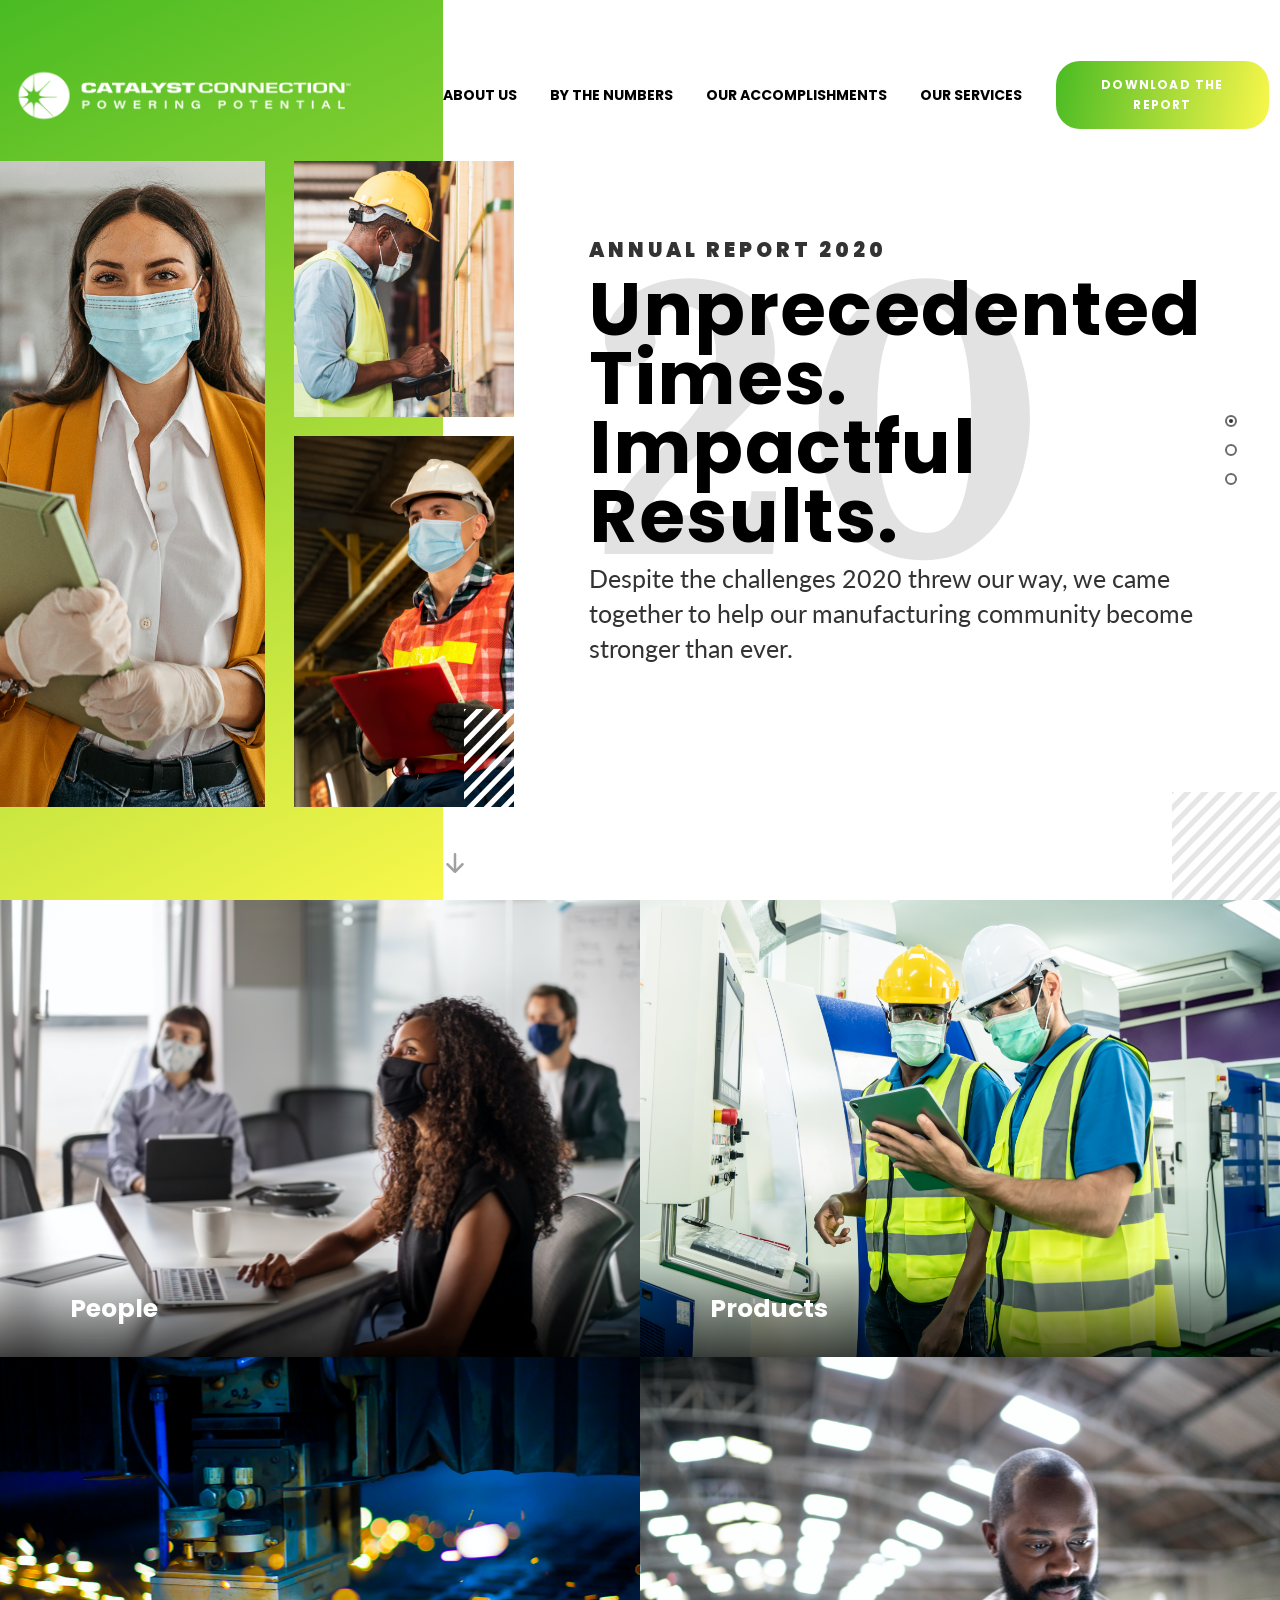
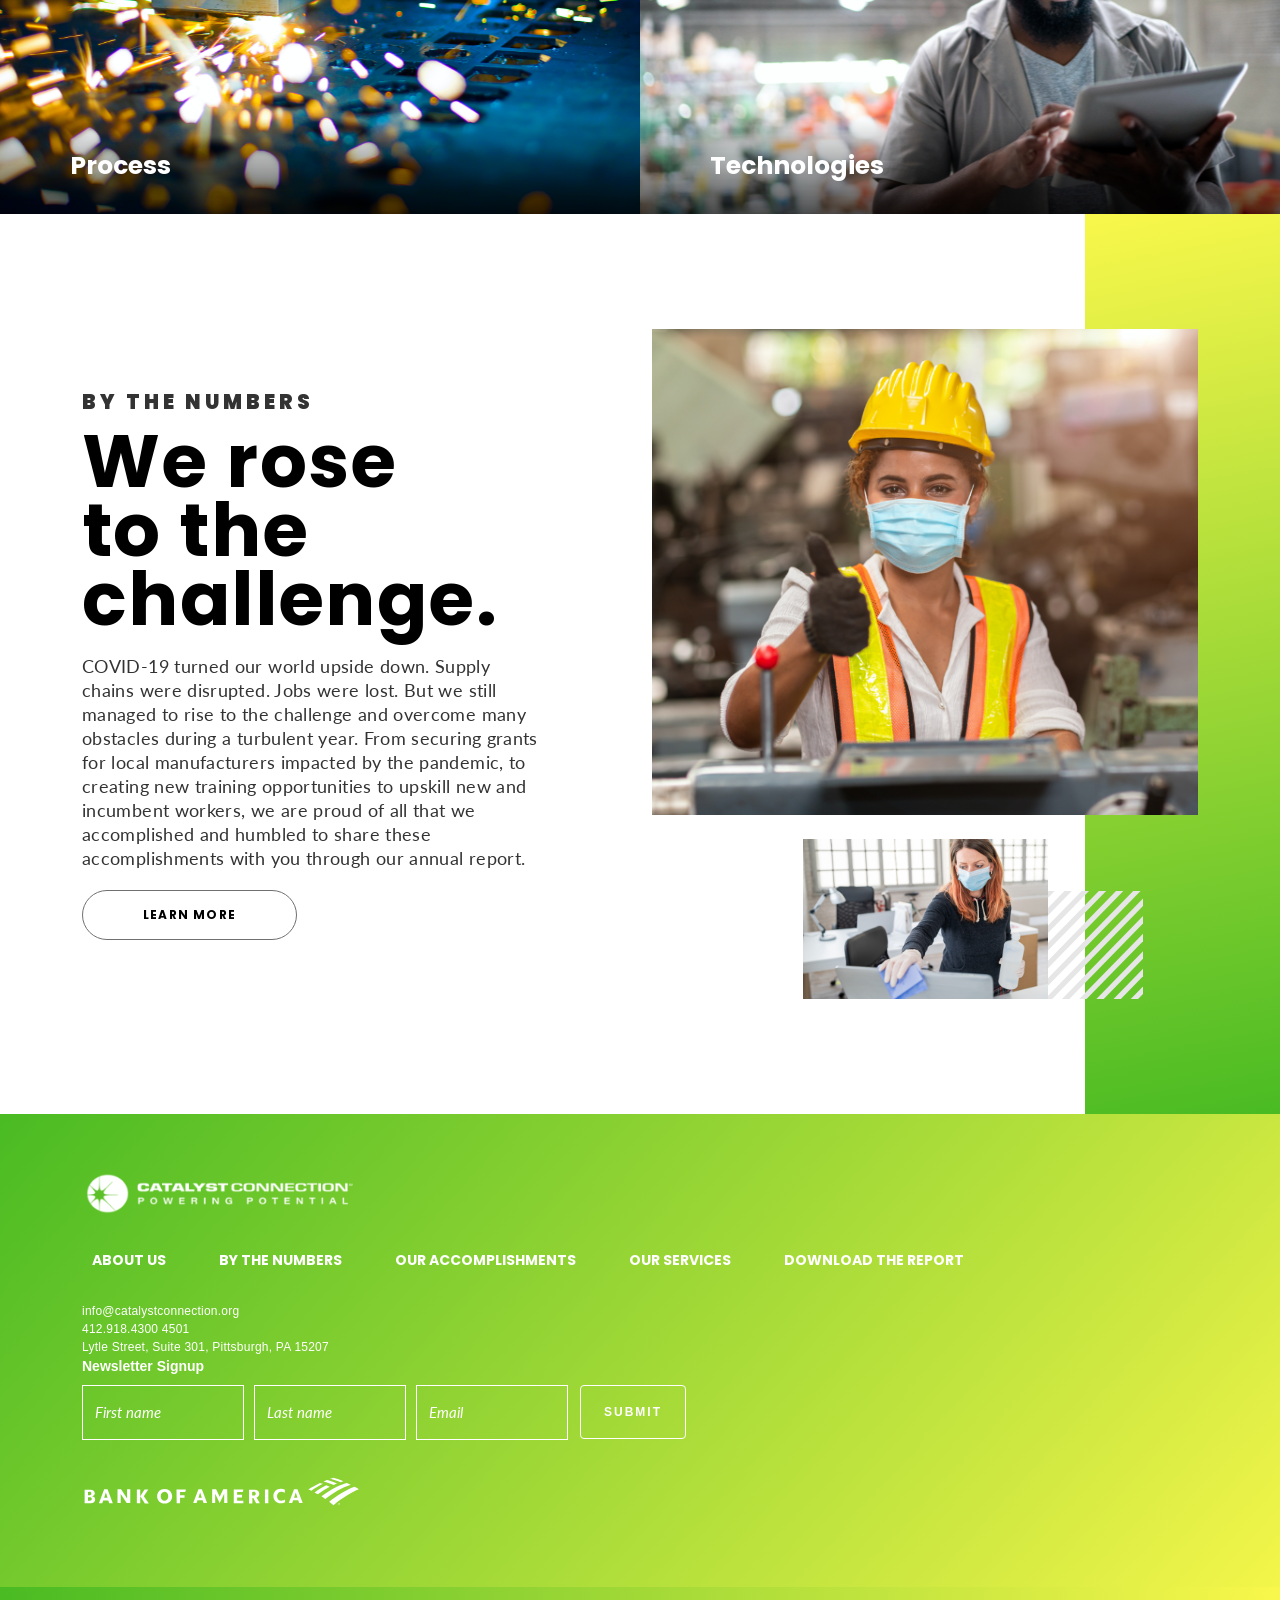
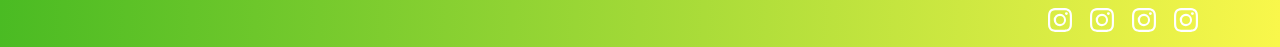
==== index.html @ a72579a2 "New" ====
<!DOCTYPE html>
<html lang="en">
    <head>
        <meta charset="UTF-8">
        <meta name="viewport" content="width=device-width, initial-scale=1.0">

    <!--========== CSS ==========-->
    <!-- Bootstrap core CSS -->
    <link href="assets/dist/css/bootstrap.min.css" rel="stylesheet">
    <link rel="stylesheet" href="assets/css/main.css">
    <script src="assets/js/jquery.min.js"></script>
    <title>Catalyst Connections</title>
</head>
<body id="page-main" class="d-flex flex-column h-100">
<header id="header" class="header header-main">
    <nav class="navbar navbar-expand-xl navbar-dark" aria-label="Fifth navbar example">
        <div class="container-fluid">
            <a href="" class="nav__logo">
                <img src="assets/img/logo-site.png" alt="" class="nav__img" width="348">
            </a>
            <button class="navbar-toggler" type="button" data-bs-toggle="collapse" data-bs-target="#navbarsExample05"
                    aria-controls="navbarsExample05" aria-expanded="false" aria-label="Toggle navigation">
                <span class="navbar-toggler-icon user"></span>
            </button>
            <div class="collapse navbar-collapse justify-content-end" id="navbarsExample05">
                <div class="nav__menu">
                    <ul class="nav__list">
                        <li class="nav__item"><a href="about.html" class="font-light nav__link">About Us</a></li>
                        <li class="nav__item"><a href="industries.html" class="font-light nav__link">By the Numbers</a></li>
                        <li class="nav__item"><a href="blog.html" class="font-light nav__link">Our accomplishments</a></li>
                        <li class="nav__item"><a href="services.html" class="font-light nav__link">Our Services</a></li>
                        <li class="nav__item"><a href="contact.html" class="button button-color">Download the report</a></li>
                    </ul>
                </div>
            </div>
        </div>
    </nav>
</header>
<main>
    <section id="screen-first" class="screen screen-first">
        <div class="container-fluid">
            <div class="row align-items-center">
                <div class="col-md-6 col-xl-5">
                    <div class="grid-gallery">
                        <div class="grid-col">
                            <img src="assets/img/home_page/hp5.png" alt="" width="287" height="646" class="grid-image">
                        </div>
                        <div class="grid-col">
                            <img src="assets/img/home_page/hp6.png" alt="" width="238" height="256" class="grid-image">
                            <img src="assets/img/home_page/hp10.png" alt="" width="238" height="371" class="grid-image">
                        </div>
                    </div>
                </div>
                <div class="col-md-6 col-xl-7">
                    <div class="offset-left">
                        <div class="screen-first__data-after section__data ">
                            <h3 class="section__subtitle">Annual Report 2020</h3>
                            <h1 class="section__title">Unprecedented Times. Impactful Results.</h1>
                            <p class="section__text">
                                Despite the challenges 2020 threw our way, we came together to help our manufacturing
                                community become stronger than ever.
                            </p>
                        </div>
                    </div>
                </div>
            </div>
        </div>
        <a href="" id="arrow-nextPage" class="arrow-nextPage"></a>
    </section>
    <section id="screen-advantages" class="screen screen-advantages">
        <div class="container-fluid">
            <div class="row">
                <a href="services.html#screen-people" class="col-md-6 screen-advantages__card people">
                    <div class="screen-advantages__data">
                            <h3 class="screen-advantages__title">People</h3>
                            <p class="screen-advantages__text">
                                At Catalyst Connection, our goal is to help companies power the potential of their people.
                                Through various organizational development services, we can help your organization with
                                employee engagement, coaching, teambuilding, leadership development and succession planning.
                            </p>
                        </div>
                </a>
                <a href="services.html#screen-product" class="col-md-6 screen-advantages__card products">
                    <div class="screen-advantages__data">
                        <h3 class="screen-advantages__title">Products</h3>
                        <p class="screen-advantages__text">
                            At Catalyst Connection, our goal is to help companies power the potential of their people.
                            Through various organizational development services, we can help your organization with
                            employee engagement, coaching, teambuilding, leadership development and succession planning.
                        </p>
                    </div>
                </a>
                <a href="services.html#screen-process" class="col-md-6 screen-advantages__card process">
                    <div class="screen-advantages__data">
                        <h3 class="screen-advantages__title">Process</h3>
                        <p class="screen-advantages__text">
                            At Catalyst Connection, our goal is to help companies power the potential of their people.
                            Through various organizational development services, we can help your organization with
                            employee engagement, coaching, teambuilding, leadership development and succession planning.
                        </p>
                    </div>
                </a>
                <a href="services.html#screen-advanced-manufacturing-technologies" class="col-md-6 screen-advantages__card technologies">
                    <div class="screen-advantages__data">
                        <h3 class="screen-advantages__title">Technologies</h3>
                        <p class="screen-advantages__text">
                            At Catalyst Connection, our goal is to help companies power the potential of their people.
                            Through various organizational development services, we can help your organization with
                            employee engagement, coaching, teambuilding, leadership development and succession planning.
                        </p>
                    </div>
                </a>
            </div>
        </div>
    </section>
    <section id="screen-right-image" class="screen screen-right-image">
        <div class="container h-100">
            <div class="row h-100 align-items-center ">
                <div class="col-md-6">
                    <h3 class="section__subtitle">By the Numbers</h3>
                    <h1 class="section__title">We rose <br> to the <br>challenge.</h1>
                    <p class="section__text">
                        COVID-19 turned our world upside down. Supply chains were disrupted. Jobs were lost. But we
                        still managed to rise to the challenge and overcome many obstacles during a turbulent year. From
                        securing grants for local manufacturers impacted by the pandemic, to creating new training
                        opportunities to upskill new and incumbent workers, we are proud of all that we accomplished and
                        humbled to share these accomplishments with you through our annual report. </p>
                    <a href="industries.html" class="button button-light">LEARN MORE</a>
                </div>
                <div class="col-md-6 screen-right-image__img">
                    <div class="screen-right-image__img-big">
                        <img src="assets/img/home_page/hp4.png" alt="" width="582" height="518" class="grid-image">
                    </div>
                    <div class="screen-right-image__img-small">
                        <img src="assets/img/home_page/hp3.png" alt="" width="245" height="160" class="grid-image">
                    </div>
                </div>
            </div>
        </div>
    </section>
    <div class="scrolling__section">
        <ul id="scrollingList" class="scrolling__list">
            <li><a href="#screen-first" class="scrolling-item active"></a></li>
        </ul>
    </div>
</main>
<footer class="footer">
    <div class="container">
        <div class="row align-items-xxl-center">
            <div class="col-xxl-3 first-row">
                <a href="" class="footer__logo">
                    <img src="assets/img/logo-site.png" alt="" class="footer__img" width="278">
                </a>
            </div>
            <div class="col-xxl-9 first-row d-flex justify-content-xxl-end">
                <ul class="nav__list footer-list">
                    <li class="nav__item footer-item"><a href="about.html" class="font-light footer-link">About Us</a></li>
                    <li class="nav__item footer-item"><a href="industries.html" class="font-light footer-link">By the Numbers</a></li>
                    <li class="nav__item footer-item"><a href="blog.html" class="font-light footer-link">Our accomplishments</a>
                    </li>
                    <li class="nav__item footer-item"><a href="services.html" class="font-light footer-link">Our Services</a></li>
                    <li class="nav__item footer-item"><a href="contact.html" class="font-light footer-link">Download the report</a>
                    </li>
                </ul>
            </div>
            <div class="col-xxl-3 second-row ">
                <ul class="footer__info">
                    <li class="footer__contact">info@catalystconnection.org</li>
                    <li class="footer__contact">412.918.4300 4501</li>
                    <li class="footer__contact">Lytle Street, Suite 301, Pittsburgh, PA 15207</li>
                </ul>
            </div>
            <div class="col-xxl-9 second-row d-flex justify-content-xxl-end">
                <div class="footer__form-row">
                    <div class="footer__form-title font-light">Newsletter Signup</div>
                    <div class="footer__form">
                        <div class="footer__col">
                            <input type="text" class="form-input form-control footer__input" placeholder="First name" aria-label="First name">
                        </div>
                        <div class="footer__col">
                            <input type="text" class="form-input form-control footer__input" placeholder="Last name" aria-label="Last name">
                        </div>
                        <div class="footer__col">
                            <input type="email" class="form-input form-control footer__input" placeholder="Email" aria-label="email">
                        </div>
                        <div class="footer__col">
                            <button type="submit" class="footer__btn">Submit</button>
                        </div>
                    </div>
                </div>
            </div>
            <div class="col-xxl-3 mt-3">
                <a href="" class="footer__logo">
                    <img src="assets/img/bankOfAmerica.svg" alt="" class="footer__img" width="278">
                </a>
            </div>
        </div>
    </div>
    </div>
    <div class="footer__copyright">
        <div class="container">
            <div class="footer__social">
                <ul class="footer__social-list">
                    <li class="footer__social-item">
                        <a class="footer__social-link" href="#">
                            <svg xmlns="http://www.w3.org/2000/svg" width="24" height="24" fill="#ffffff"
                                 class="bi bi-instagram footer__social-icon" viewBox="0 0 16 16">
                                <path d="M8 0C5.829 0 5.556.01 4.703.048 3.85.088 3.269.222 2.76.42a3.917 3.917 0 0 0-1.417.923A3.927 3.927 0 0 0 .42 2.76C.222 3.268.087 3.85.048 4.7.01 5.555 0 5.827 0 8.001c0 2.172.01 2.444.048 3.297.04.852.174 1.433.372 1.942.205.526.478.972.923 1.417.444.445.89.719 1.416.923.51.198 1.09.333 1.942.372C5.555 15.99 5.827 16 8 16s2.444-.01 3.298-.048c.851-.04 1.434-.174 1.943-.372a3.916 3.916 0 0 0 1.416-.923c.445-.445.718-.891.923-1.417.197-.509.332-1.09.372-1.942C15.99 10.445 16 10.173 16 8s-.01-2.445-.048-3.299c-.04-.851-.175-1.433-.372-1.941a3.926 3.926 0 0 0-.923-1.417A3.911 3.911 0 0 0 13.24.42c-.51-.198-1.092-.333-1.943-.372C10.443.01 10.172 0 7.998 0h.003zm-.717 1.442h.718c2.136 0 2.389.007 3.232.046.78.035 1.204.166 1.486.275.373.145.64.319.92.599.28.28.453.546.598.92.11.281.24.705.275 1.485.039.843.047 1.096.047 3.231s-.008 2.389-.047 3.232c-.035.78-.166 1.203-.275 1.485a2.47 2.47 0 0 1-.599.919c-.28.28-.546.453-.92.598-.28.11-.704.24-1.485.276-.843.038-1.096.047-3.232.047s-2.39-.009-3.233-.047c-.78-.036-1.203-.166-1.485-.276a2.478 2.478 0 0 1-.92-.598 2.48 2.48 0 0 1-.6-.92c-.109-.281-.24-.705-.275-1.485-.038-.843-.046-1.096-.046-3.233 0-2.136.008-2.388.046-3.231.036-.78.166-1.204.276-1.486.145-.373.319-.64.599-.92.28-.28.546-.453.92-.598.282-.11.705-.24 1.485-.276.738-.034 1.024-.044 2.515-.045v.002zm4.988 1.328a.96.96 0 1 0 0 1.92.96.96 0 0 0 0-1.92zm-4.27 1.122a4.109 4.109 0 1 0 0 8.217 4.109 4.109 0 0 0 0-8.217zm0 1.441a2.667 2.667 0 1 1 0 5.334 2.667 2.667 0 0 1 0-5.334z"/>
                            </svg>
                        </a>
                    </li>
                    <li class="footer__social-item">
                        <a class="footer__social-link" href="#">
                            <svg xmlns="http://www.w3.org/2000/svg" width="24" height="24" fill="#ffffff"
                                 class="bi bi-instagram footer__social-icon" viewBox="0 0 16 16">
                                <path d="M8 0C5.829 0 5.556.01 4.703.048 3.85.088 3.269.222 2.76.42a3.917 3.917 0 0 0-1.417.923A3.927 3.927 0 0 0 .42 2.76C.222 3.268.087 3.85.048 4.7.01 5.555 0 5.827 0 8.001c0 2.172.01 2.444.048 3.297.04.852.174 1.433.372 1.942.205.526.478.972.923 1.417.444.445.89.719 1.416.923.51.198 1.09.333 1.942.372C5.555 15.99 5.827 16 8 16s2.444-.01 3.298-.048c.851-.04 1.434-.174 1.943-.372a3.916 3.916 0 0 0 1.416-.923c.445-.445.718-.891.923-1.417.197-.509.332-1.09.372-1.942C15.99 10.445 16 10.173 16 8s-.01-2.445-.048-3.299c-.04-.851-.175-1.433-.372-1.941a3.926 3.926 0 0 0-.923-1.417A3.911 3.911 0 0 0 13.24.42c-.51-.198-1.092-.333-1.943-.372C10.443.01 10.172 0 7.998 0h.003zm-.717 1.442h.718c2.136 0 2.389.007 3.232.046.78.035 1.204.166 1.486.275.373.145.64.319.92.599.28.28.453.546.598.92.11.281.24.705.275 1.485.039.843.047 1.096.047 3.231s-.008 2.389-.047 3.232c-.035.78-.166 1.203-.275 1.485a2.47 2.47 0 0 1-.599.919c-.28.28-.546.453-.92.598-.28.11-.704.24-1.485.276-.843.038-1.096.047-3.232.047s-2.39-.009-3.233-.047c-.78-.036-1.203-.166-1.485-.276a2.478 2.478 0 0 1-.92-.598 2.48 2.48 0 0 1-.6-.92c-.109-.281-.24-.705-.275-1.485-.038-.843-.046-1.096-.046-3.233 0-2.136.008-2.388.046-3.231.036-.78.166-1.204.276-1.486.145-.373.319-.64.599-.92.28-.28.546-.453.92-.598.282-.11.705-.24 1.485-.276.738-.034 1.024-.044 2.515-.045v.002zm4.988 1.328a.96.96 0 1 0 0 1.92.96.96 0 0 0 0-1.92zm-4.27 1.122a4.109 4.109 0 1 0 0 8.217 4.109 4.109 0 0 0 0-8.217zm0 1.441a2.667 2.667 0 1 1 0 5.334 2.667 2.667 0 0 1 0-5.334z"/>
                            </svg>
                        </a>
                    </li>
                    <li class="footer__social-item">
                        <a class="footer__social-link" href="#">
                            <svg xmlns="http://www.w3.org/2000/svg" width="24" height="24" fill="#ffffff"
                                 class="bi bi-instagram footer__social-icon" viewBox="0 0 16 16">
                                <path d="M8 0C5.829 0 5.556.01 4.703.048 3.85.088 3.269.222 2.76.42a3.917 3.917 0 0 0-1.417.923A3.927 3.927 0 0 0 .42 2.76C.222 3.268.087 3.85.048 4.7.01 5.555 0 5.827 0 8.001c0 2.172.01 2.444.048 3.297.04.852.174 1.433.372 1.942.205.526.478.972.923 1.417.444.445.89.719 1.416.923.51.198 1.09.333 1.942.372C5.555 15.99 5.827 16 8 16s2.444-.01 3.298-.048c.851-.04 1.434-.174 1.943-.372a3.916 3.916 0 0 0 1.416-.923c.445-.445.718-.891.923-1.417.197-.509.332-1.09.372-1.942C15.99 10.445 16 10.173 16 8s-.01-2.445-.048-3.299c-.04-.851-.175-1.433-.372-1.941a3.926 3.926 0 0 0-.923-1.417A3.911 3.911 0 0 0 13.24.42c-.51-.198-1.092-.333-1.943-.372C10.443.01 10.172 0 7.998 0h.003zm-.717 1.442h.718c2.136 0 2.389.007 3.232.046.78.035 1.204.166 1.486.275.373.145.64.319.92.599.28.28.453.546.598.92.11.281.24.705.275 1.485.039.843.047 1.096.047 3.231s-.008 2.389-.047 3.232c-.035.78-.166 1.203-.275 1.485a2.47 2.47 0 0 1-.599.919c-.28.28-.546.453-.92.598-.28.11-.704.24-1.485.276-.843.038-1.096.047-3.232.047s-2.39-.009-3.233-.047c-.78-.036-1.203-.166-1.485-.276a2.478 2.478 0 0 1-.92-.598 2.48 2.48 0 0 1-.6-.92c-.109-.281-.24-.705-.275-1.485-.038-.843-.046-1.096-.046-3.233 0-2.136.008-2.388.046-3.231.036-.78.166-1.204.276-1.486.145-.373.319-.64.599-.92.28-.28.546-.453.92-.598.282-.11.705-.24 1.485-.276.738-.034 1.024-.044 2.515-.045v.002zm4.988 1.328a.96.96 0 1 0 0 1.92.96.96 0 0 0 0-1.92zm-4.27 1.122a4.109 4.109 0 1 0 0 8.217 4.109 4.109 0 0 0 0-8.217zm0 1.441a2.667 2.667 0 1 1 0 5.334 2.667 2.667 0 0 1 0-5.334z"/>
                            </svg>
                        </a>
                    </li>
                    <li class="footer__social-item">
                        <a class="footer__social-link" href="#">
                            <svg xmlns="http://www.w3.org/2000/svg" width="24" height="24" fill="#ffffff"
                                 class="bi bi-instagram footer__social-icon" viewBox="0 0 16 16">
                                <path d="M8 0C5.829 0 5.556.01 4.703.048 3.85.088 3.269.222 2.76.42a3.917 3.917 0 0 0-1.417.923A3.927 3.927 0 0 0 .42 2.76C.222 3.268.087 3.85.048 4.7.01 5.555 0 5.827 0 8.001c0 2.172.01 2.444.048 3.297.04.852.174 1.433.372 1.942.205.526.478.972.923 1.417.444.445.89.719 1.416.923.51.198 1.09.333 1.942.372C5.555 15.99 5.827 16 8 16s2.444-.01 3.298-.048c.851-.04 1.434-.174 1.943-.372a3.916 3.916 0 0 0 1.416-.923c.445-.445.718-.891.923-1.417.197-.509.332-1.09.372-1.942C15.99 10.445 16 10.173 16 8s-.01-2.445-.048-3.299c-.04-.851-.175-1.433-.372-1.941a3.926 3.926 0 0 0-.923-1.417A3.911 3.911 0 0 0 13.24.42c-.51-.198-1.092-.333-1.943-.372C10.443.01 10.172 0 7.998 0h.003zm-.717 1.442h.718c2.136 0 2.389.007 3.232.046.78.035 1.204.166 1.486.275.373.145.64.319.92.599.28.28.453.546.598.92.11.281.24.705.275 1.485.039.843.047 1.096.047 3.231s-.008 2.389-.047 3.232c-.035.78-.166 1.203-.275 1.485a2.47 2.47 0 0 1-.599.919c-.28.28-.546.453-.92.598-.28.11-.704.24-1.485.276-.843.038-1.096.047-3.232.047s-2.39-.009-3.233-.047c-.78-.036-1.203-.166-1.485-.276a2.478 2.478 0 0 1-.92-.598 2.48 2.48 0 0 1-.6-.92c-.109-.281-.24-.705-.275-1.485-.038-.843-.046-1.096-.046-3.233 0-2.136.008-2.388.046-3.231.036-.78.166-1.204.276-1.486.145-.373.319-.64.599-.92.28-.28.546-.453.92-.598.282-.11.705-.24 1.485-.276.738-.034 1.024-.044 2.515-.045v.002zm4.988 1.328a.96.96 0 1 0 0 1.92.96.96 0 0 0 0-1.92zm-4.27 1.122a4.109 4.109 0 1 0 0 8.217 4.109 4.109 0 0 0 0-8.217zm0 1.441a2.667 2.667 0 1 1 0 5.334 2.667 2.667 0 0 1 0-5.334z"/>
                            </svg>
                        </a>
                    </li>
                </ul>
            </div>
        </div>
    </div>
</footer>


<!--========== BOOTSTRAP ==========-->
<script src="assets/dist/js/bootstrap.bundle.min.js"></script>
<script src="assets/js/main.js"></script>
</body>
</html>
---- assets/css/main.css ----
/*========== FONTS ==========*/
@import url("https://fonts.googleapis.com/css2?family=Poppins:ital,wght@0,100;0,200;0,300;0,400;0,500;0,600;0,700;0,800;0,900;1,100;1,200;1,300;1,400;1,500;1,600;1,700;1,800;1,900&display=swap");
@import url("https://fonts.googleapis.com/css2?family=Lato:ital,wght@0,100;0,300;0,400;0,700;0,900;1,100;1,300;1,400;1,700;1,900&display=swap");
@import url("https://fonts.googleapis.com/css2?family=Rubik:ital,wght@0,300;0,400;0,500;0,600;0,700;0,800;0,900;1,300;1,400;1,500;1,600;1,700;1,800;1,900&display=swap");
@import url("https://fonts.googleapis.com/css2?family=Lora:wght@700&display=swap");
/*========== Colors ==========*/
/*========== Font and typography ==========*/
/*========== Container width ==========*/
/*========== Font weight ==========*/
/*========== GRADIENTS ==========*/
/*========== BASE ==========*/
*, ::before, ::after {
  box-sizing: border-box;
}

html, body {
  height: 100%;
}

html {
  scroll-behavior: smooth;
}

h1, h2, h3, ul, p {
  margin: 0;
}

ul {
  padding: 0;
  list-style: none;
}

a {
  text-decoration: none;
}

img {
  max-width: 100%;
  height: auto;
}

/*========== COMPONENTS ==========*/
.section__title {
  font-family: "Poppins", sans-serif;
  font-size: 40px;
  line-height: 37px;
  font-weight: bold;
  font-style: normal;
  text-align: left;
  letter-spacing: 0.76px;
  color: #000000;
  margin: 10px auto;
}
.section__title.small {
  font-size: 30px !important;
  line-height: 32px !important;
}
.section__subtitle {
  font-family: "Poppins", sans-serif;
  font-size: 12px;
  line-height: 15px;
  font-weight: 900;
  font-style: normal;
  letter-spacing: 2.4px;
  color: #333333;
  text-transform: uppercase;
  text-align: left;
}
.section__text {
  font-family: "Lato", sans-serif;
  font-size: 16px;
  line-height: 20px;
  font-weight: normal;
  font-style: normal;
  text-align: left;
  color: #333333;
}
.section__text-small {
  max-width: 510px !important;
  font-size: 16px !important;
  line-height: 23px !important;
  margin-bottom: 25px !important;
}
.section__list {
  list-style: disc;
  padding-left: 1rem;
  margin-top: 15px;
}
.section__more {
  font-family: "Poppins", sans-serif;
  display: block;
  font-size: 12px;
  line-height: 20px;
  font-weight: bold;
  font-style: normal;
  letter-spacing: 1.2px;
  color: #000000;
  text-transform: uppercase;
  margin-bottom: 14px;
}
.section__more:hover {
  text-decoration: none;
  color: gray;
}

.button {
  display: inline-block;
  font-family: "Poppins", sans-serif;
  font-size: 12px;
  font-weight: bold;
  line-height: 20px;
  font-style: normal;
  border-radius: 25px;
  letter-spacing: 1.2px;
  text-align: center;
  padding: 14px 22px;
  width: 215px;
  user-select: none;
  text-decoration: none;
  vertical-align: middle;
  text-transform: uppercase;
  transition: color 0.15s ease-in-out, background-color 0.15s ease-in-out, border-color 0.15s ease-in-out, box-shadow 0.15s ease-in-out;
}
.button-light {
  border: 1px solid #707070;
  color: #000000;
}
.button-light:hover {
  background: transparent linear-gradient(100deg, #4ABB23 0%, #F9F74B 100%) 0% 0% no-repeat padding-box;
  border: 1px solid transparent;
  color: #FFFFFF;
}
.button-color {
  background: transparent linear-gradient(100deg, #4ABB23 0%, #F9F74B 100%) 0% 0% no-repeat padding-box;
  border: 1px solid transparent;
  color: #FFFFFF;
}
.button-color:hover {
  background: #FFFFFF;
  border: 1px solid #707070;
  color: #000000;
}

.font-light {
  font-family: "Poppins", sans-serif;
  font-size: 14px;
  line-height: 20px;
  font-weight: bold;
  font-style: normal;
  text-align: right;
  letter-spacing: 0px;
  color: #FFFFFF;
}
.font-light:hover {
  color: #f2f2f2;
}

.scrolling__section {
  position: fixed;
  right: 43px;
  top: 50%;
  transform: translateY(-50%);
}
.scrolling__list li:not(:last-child) {
  margin-bottom: 17px;
}
.scrolling-item {
  display: block;
  border: 2px solid #6A6A6A;
  width: 12px;
  height: 12px;
  border-radius: 50%;
}
.scrolling-item:not(:last-child) {
  margin-bottom: 17px;
}
.scrolling-item.active {
  position: relative;
}
.scrolling-item.active:after {
  content: "";
  position: absolute;
  left: 2px;
  top: 2px;
  width: 4px;
  height: 4px;
  background: #313131;
  border-radius: 50%;
}

.scrolling-section {
  width: 10px;
  height: 10px;
  position: absolute;
  right: 0;
  top: 50%;
}

/*========== IMPORT ==========*/
.header {
  background: transparent linear-gradient(99deg, #4ABB23 0%, #F9F74B 100%) 0% 0% no-repeat padding-box;
  position: relative;
  width: 100%;
  z-index: 99999;
}
.header-blog:before {
  content: "";
  position: absolute;
  left: 0;
  top: 0;
  width: 443px;
  height: 160px;
  background: transparent linear-gradient(112deg, #4ABB23 0%, #F9F74B 100%) 0% 0% no-repeat padding-box;
}
.header .container {
  max-width: 1484px;
}
.header .navbar {
  padding: 0;
}
.header .navbar .container-fluid {
  padding-right: 0;
  height: 100%;
}
.header .navbar-toggler {
  height: 80px;
  width: 72px;
  border-radius: 0;
  color: #ffffff;
  background: #4FBD24;
  border: none;
}
.header .navbar-toggler:focus {
  box-shadow: none;
}
.header .navbar-dark .navbar-toggler-icon.user {
  background-image: url("data:image/svg+xml,%3csvg xmlns='http://www.w3.org/2000/svg' viewBox='0 0 30 30'%3e%3cpath stroke='rgb%28255, 255, 255' stroke-linecap='round' stroke-miterlimit='10' stroke-width='2' d='M4 7h22M4 15h22M4 23h22'/%3e%3c/svg%3e");
}

.nav {
  display: flex;
  justify-content: space-between;
  align-items: center;
}
.nav__list {
  display: block;
  text-align: center;
}
.nav__item {
  margin: 20px 10px;
}
.nav__item:first-child {
  padding-left: 0;
}
.nav__item.active {
  position: relative;
}
.nav__item.active:after {
  content: "";
  position: absolute;
  bottom: -5px;
  left: 50%;
  transform: translateX(-50%);
  height: 2px;
  width: 90%;
  background-color: #4ABB23;
}
.nav__item.active-btn:after {
  bottom: 8px;
  background-color: #ffffff;
  width: 163px;
}
.nav__item + .nav__item {
  margin-left: 23px;
}
.nav__link {
  color: #000000;
  text-transform: uppercase;
}
.nav__link:hover {
  color: #1a1a1a;
}

.footer {
  background: transparent linear-gradient(132deg, #4ABB23 0%, #F9F74B 100%) 0% 0% no-repeat padding-box;
}
.footer .container {
  padding-top: 55px;
  padding-bottom: 60px;
}
.footer-list {
  display: flex;
  align-items: center;
}
.footer-item {
  padding: 0 10px;
}
.footer-item:last-child {
  padding-right: 0;
}
.footer-link {
  text-transform: uppercase;
}
.footer__contact {
  font-family: "Rubic", sans-serif;
  font-size: 12px;
  line-height: 18px;
  font-weight: 400;
  font-style: normal;
  text-align: left;
  letter-spacing: 0.24px;
  color: #FFFFFF;
}
.footer__form {
  display: flex;
}
.footer__form-title {
  font-family: "Rubic", sans-serif;
  text-align: left;
  margin-bottom: 9px;
}
.footer__form-title:hover {
  text-decoration: none;
  color: #FFFFFF;
}
.footer__col + .footer__col {
  padding-left: 10px;
}
.footer__col + .footer__col:last-child {
  padding-left: 12px;
}
.footer__col {
  max-width: 162px;
}
.footer__col:last-child {
  max-width: 118px;
}
.footer__input {
  font-family: "Rubic", sans-serif !important;
  font-size: 16px !important;
  line-height: 25px !important;
  font-weight: normal !important;
  font-style: normal !important;
  text-align: left !important;
  letter-spacing: 0px !important;
  color: #FFFFFF !important;
  padding: 14px 12px !important;
  background: none !important;
  border: 1px solid #FFFFFF !important;
  border-radius: 0 !important;
}
.footer__input::-moz-placeholder {
  color: #FFFFFF !important;
}
.footer__input::-webkit-input-placeholder {
  color: #FFFFFF !important;
}
.footer__input:focus {
  color: #FFFFFF !important;
  background: none !important;
  box-shadow: 0px 0px 3px 0px #ffffffc7 !important;
  border: 1px solid #FFFFFF !important;
}
.footer__btn {
  font-family: "Rubic", sans-serif;
  font-size: 12px;
  line-height: 20px;
  font-weight: bold;
  font-style: normal;
  letter-spacing: 2px;
  color: #FFFFFF;
  text-transform: uppercase;
  padding: 16px 23px;
  border: 1px solid #FFFFFF;
  background: none;
  border-radius: 4px;
}
.footer .first-row {
  margin-bottom: 10px;
}
.footer__copyright {
  background: transparent linear-gradient(92deg, #4ABB23 0%, #F9F74B 100%) 0% 0% no-repeat padding-box;
}
.footer__copyright .container {
  padding-top: 20px;
  padding-bottom: 15px;
}
.footer__social-list {
  display: flex;
  justify-content: flex-end;
}
.footer__social-item + .footer__social-item {
  padding-left: 18px;
}
.footer__social-icon:hover {
  fill: #f2f2f2;
}

.screen {
  position: relative;
  height: auto;
  min-height: 900px;
  display: flex;
  align-items: center;
}
.screen-first {
  display: flex;
  align-items: center;
}
.screen-first:before {
  content: "";
  position: absolute;
  left: 0;
  top: 0;
  height: 100%;
  width: 443px;
  background: transparent linear-gradient(154deg, #4ABB23 0%, #F9F74B 100%) 0% 0% no-repeat padding-box;
  z-index: -1;
}
.screen-first .container-fluid {
  padding-left: 0;
}
.screen-first .grid-gallery {
  display: flex;
  position: relative;
  overflow: hidden;
  padding-top: 68px;
}
.screen-first .grid-gallery img {
  object-fit: cover;
}
.screen-first .grid-gallery:after {
  content: "";
  position: absolute;
  right: -58px;
  bottom: -10px;
  width: 108px;
  height: 108px;
  background: url("../img/hp9.png");
}
.screen-first .grid-col {
  overflow: hidden;
}
.screen-first .grid-col:first-child {
  padding-right: 29px;
}
.screen-first .grid-col:first-child img {
  height: 646px;
}
.screen-first .grid-col:last-child {
  display: flex;
  flex-direction: column;
  justify-content: space-between;
  position: relative;
}
.screen-first .grid-col:last-child img:first-child {
  height: 256px;
}
.screen-first .grid-col:last-child img:last-child {
  height: 371px;
}
.screen-first .offset-left {
  margin-left: 7%;
}
.screen-first__data-after {
  max-width: 608px;
}
.screen-first .section__title {
  position: relative;
}
.screen-first .section__title:after {
  content: "20";
  position: absolute;
  left: 0;
  top: 50%;
  transform: translateY(-50%);
  font-family: "Lora", serif;
  font-size: 210px;
  line-height: 279px;
  font-weight: bold;
  letter-spacing: 4.2px;
  color: #DDDDDD;
  opacity: 0.84;
  z-index: -1;
}
.screen-first .arrow-nextPage {
  position: absolute;
  left: 34%;
  bottom: 25px;
  width: 40px;
  height: 40px;
  background-image: url("data:image/svg+xml,%3Csvg xmlns='http://www.w3.org/2000/svg' width='16' height='16' fill='%23000000' class='bi bi-arrow-down-short' viewBox='0 0 16 16'%3E%3Cpath fill-rule='evenodd' d='M8 4a.5.5 0 0 1 .5.5v5.793l2.146-2.147a.5.5 0 0 1 .708.708l-3 3a.5.5 0 0 1-.708 0l-3-3a.5.5 0 1 1 .708-.708L7.5 10.293V4.5A.5.5 0 0 1 8 4z'/%3E%3C/svg%3E");
  background-size: cover;
  background-position-y: 8px;
  opacity: 0.37;
}
.screen-first .arrow-nextPage:hover {
  opacity: 1;
}
.screen-first:after {
  content: "";
  position: absolute;
  right: 0;
  bottom: 0;
  width: 108px;
  height: 108px;
  background: url("../img/hp9.png");
  background-size: cover;
  background-repeat: no-repeat;
  filter: contrast(0.8);
}

.page-about .screen-first .grid-gallery:after {
  right: -20px;
}
.page-about .screen-first .section__title {
  max-width: 455px;
  letter-spacing: 1.41px;
  margin-left: initial;
  margin-right: initial;
}
.page-about .screen-first .section__title:after {
  content: none;
}
.page-about .screen-first .section__text {
  max-width: 510px;
  font-size: 16px;
  line-height: 23px;
  margin-bottom: 25px;
}
.page-about .screen-first .section__logos img + img {
  margin-left: 45px;
}

/*========== PAGES ==========*/
.screen-advantages__card {
  display: flex;
  align-items: center;
  position: relative;
  height: 50vh;
  min-height: 457px;
  background-repeat: no-repeat;
  background-size: cover;
  padding: 36px 70px;
  cursor: pointer;
  overflow: hidden;
  background-position: center center;
}
.screen-advantages__card.people {
  background-image: url("../img/home_page/hp7.png");
}
.screen-advantages__card.products {
  background-image: url("../img/home_page/hp8.png");
}
.screen-advantages__card.process {
  background-image: url("../img/home_page/hp1.png");
}
.screen-advantages__card.technologies {
  background-image: url("../img/home_page/hp2.png");
}
.screen-advantages__card:hover {
  background: transparent linear-gradient(122deg, #4ABB23 0%, #F9F74B 100%) 0% 0% no-repeat padding-box;
}
.screen-advantages__card:hover:after {
  opacity: 0;
  text-replace: 0.2s;
}
.screen-advantages__card:hover .screen-advantages__data {
  bottom: 50%;
  transform: translateY(50%);
}
.screen-advantages__card:hover .screen-advantages__title {
  margin-bottom: 15px;
}
.screen-advantages__card:hover .screen-advantages__text {
  display: block;
  visibility: visible;
}
.screen-advantages__card:after {
  content: "";
  width: 100%;
  height: 96px;
  position: absolute;
  left: 0;
  bottom: 0;
  background: transparent linear-gradient(180deg, #00000000 0%, #000000 100%) 0% 0% no-repeat padding-box;
  opacity: 0.69;
  z-index: 0;
}
.screen-advantages__data {
  max-width: calc(100% - 140px);
  position: absolute;
  bottom: 36px;
  z-index: 1;
  transition: 1s;
}
.screen-advantages__title {
  font-family: "Poppins", sans-serif;
  font-size: 25px;
  line-height: 25px;
  font-weight: bold;
  font-style: normal;
  color: #FFFFFF;
  z-index: 1;
  transition: 1s;
}
.screen-advantages__text {
  visibility: hidden;
  display: none;
  font-family: "Lato", sans-serif;
  font-size: 16px;
  line-height: 25px;
  font-weight: normal;
  font-style: normal;
  color: #FFFFFF;
}
.screen-right-image {
  background-size: 195px;
}
.screen-right-image .section__title {
  margin-bottom: 20px;
}
.screen-right-image .section__text {
  font-size: 18px;
  line-height: 24px;
  letter-spacing: 0.36px;
  max-width: 462px;
  margin-bottom: 20px;
}
.screen-right-image__img {
  position: relative;
}
.screen-right-image__img-big {
  margin-bottom: 24px;
}
.screen-right-image__img-small {
  text-align: center;
  position: relative;
}
.screen-right-image__img-small:after {
  content: "";
  position: absolute;
  right: 55px;
  bottom: 0;
  width: 108px;
  height: 108px;
  background-image: url("../img/hp9.png");
  filter: contrast(0.8);
}

#page-main .screen-right-image__img:after {
  content: none;
}

.screen-presidentLetter {
  background-color: #f5f5f5;
}
.screen-presidentLetter__body {
  max-height: 510px;
  padding-top: 106px;
  padding-bottom: 78px;
  padding-left: 113px;
  padding-right: 82px;
  margin: 0 auto;
  position: relative;
  background-color: #FFFFFF;
}
.screen-presidentLetter__body:before {
  content: "";
  position: absolute;
  left: -40px;
  top: -40px;
  height: 108px;
  width: 108px;
  background: url("../img/hp9.png");
  filter: contrast(0.922);
}
.screen-presidentLetter__body:after {
  content: "";
  position: absolute;
  right: 0;
  bottom: 0;
  height: 100%;
  width: 196px;
  background: transparent linear-gradient(161deg, #4ABB23 0%, #F9F74B 100%) 0% 0% no-repeat padding-box;
  z-index: 0;
}
.screen-presidentLetter__title {
  font-family: "Poppins", sans-serif;
  font-size: 30px;
  line-height: 49px;
  font-weight: bold;
  font-style: normal;
  color: #000000;
  margin-bottom: 10px;
}
.screen-presidentLetter__text {
  font-family: "Lato", sans-serif;
  font-size: 16px;
  line-height: 23px;
  font-weight: normal;
  font-style: normal;
  color: #2E2E2E;
  max-width: 628px;
}
.screen-presidentLetter__text .inner-paragraph {
  margin-bottom: 15px;
}
.screen-presidentLetter__avatar {
  text-align: right;
  z-index: 1;
}
.screen-slider {
  background-repeat: no-repeat;
  background-position-x: right;
  padding-top: 124px;
  padding-bottom: 85px;
}
.screen-slider .section__title {
  font-size: 30px !important;
  line-height: 32px !important;
  letter-spacing: 0px !important;
}
.screen-slider .section__text {
  line-height: 23px;
  color: #2E2E2E;
}
.screen-slider .section__data {
  margin-bottom: 67px;
}
.screen-slider .slider__card {
  max-width: 572px !important;
  font-family: "Lato", sans-serif;
  font-size: 16px;
  line-height: 23px;
  font-weight: normal;
  font-style: normal;
  color: #2E2E2E;
  background: #F8F8F8;
  padding-left: 59px;
  padding-right: 67px;
  padding-top: 65px;
  padding-bottom: 75px;
  margin-right: 27px;
}
.screen-slider .slider__title {
  font-weight: bold;
}
.screen-what-next {
  background-image: url("../img/about_page/about_bg.jpg");
}
.screen-left-image {
  background: transparent linear-gradient(349deg, #4ABB23 0%, #F9F74B 100%) 0% 0% no-repeat padding-box;
  background-size: 195px;
}
.screen-left-image .section__text {
  margin-bottom: 15px;
  max-width: 438px;
}
.screen-left-image .section__title {
  margin-top: 16px;
  margin-bottom: 16px;
  max-width: 508px;
  margin-left: 0;
}
.screen-left-image__image.after {
  position: relative;
  margin-left: 20px;
}
.screen-left-image__image.after:before {
  content: "";
  position: absolute;
  left: -20px;
  bottom: -20px;
  width: 108px;
  height: 108px;
  background-image: url("../img/hp9.png");
  z-index: 0;
}
.screen-left-image img {
  position: relative;
}
.screen-right-image {
  background: transparent linear-gradient(349deg, #4ABB23 0%, #F9F74B 100%) 0% 0% no-repeat padding-box;
  background-size: 195px;
  background-position-x: right;
}
.screen-right-image.industrialResourceCenterOverview .section__title {
  margin: 10px 0;
  margin-left: 22px;
  max-width: 380px;
}
.screen-right-image.industrialResourceCenterOverview .section__text {
  font-size: 16px;
  line-height: 23px;
}
.screen-right-image.industrialResourceCenterOverview .section__data {
  align-items: center;
}
.screen-right-image__img {
  position: relative;
}
.screen-right-image__img img {
  position: relative;
  z-index: 1;
}
.screen-right-image__img:after {
  content: "";
  position: absolute;
  right: 58px;
  bottom: -20px;
  width: 108px;
  height: 108px;
  background-image: url("../img/hp9.png");
  z-index: 0;
}
.screen-tabs {
  height: auto;
}
.screen-tabs .container {
  padding-top: 80px;
  padding-bottom: 86px;
}
.screen-tabs .nav {
  position: relative;
  justify-content: space-around;
  background: transparent linear-gradient(278deg, #4ABB23 0%, #F9F74B 100%) 0% 0% no-repeat padding-box;
  padding-top: 30px;
  padding-bottom: 30px;
  z-index: 1;
}
.screen-tabs__header {
  padding-left: 89px;
  padding-right: 89px;
}
.screen-tabs__header-title {
  font-family: "Poppins", sans-serif;
  text-align: center;
  font-size: 20px;
  line-height: 23px;
  font-weight: bold;
  font-style: normal;
  letter-spacing: 0px;
  color: #FFFFFF;
  padding: 22px 56px;
  position: relative;
}
.screen-tabs__header-title:hover {
  color: #f7f7f7;
}
.screen-tabs__header-title.active:after {
  content: "";
  position: absolute;
  left: 50%;
  bottom: -31px;
  width: 55px;
  height: 16px;
  border: 28px solid transparent;
  border-bottom: 16px solid #FFFFFF;
  transform: translateX(-50%);
}
.screen-tabs__container {
  box-shadow: 0px 0px 20px #00000029;
  position: relative;
}
.screen-tabs__container:after {
  content: "";
  position: absolute;
  left: -30px;
  top: -30px;
  width: 108px;
  height: 108px;
  background-image: url("../img/hp9.png");
  filter: contrast(0.8);
  z-index: 0;
}
.screen-tabs__content {
  padding-left: 89px;
  padding-right: 89px;
  padding-top: 77px;
  padding-bottom: 46px;
}
.screen-tabs__title {
  font-family: "Poppins", sans-serif;
  font-size: 30px;
  line-height: 35px;
  font-weight: bold;
  font-style: normal;
  letter-spacing: 0px;
  color: #000000;
  padding-bottom: 37px;
  margin-bottom: 57px;
  border-bottom: 1px solid #707070;
}
.screen-tabs__name {
  font-family: "Poppins", sans-serif;
  font-size: 13px;
  line-height: 32px;
  font-weight: bold;
  font-style: normal;
  letter-spacing: 0px;
  margin-bottom: 0;
  color: #2E2E2E;
}
.screen-tabs__list {
  font-family: "Poppins", sans-serif;
  font-size: 13px;
  line-height: 32px;
  font-weight: normal;
  font-style: normal;
  letter-spacing: 0px;
  margin-bottom: 0;
  color: #2E2E2E;
}
.screen-tabs__col {
  margin-bottom: 50px;
}
.screen-nextPage {
  background: transparent linear-gradient(100deg, #4ABB23 0%, #F9F74B 100%) 0% 0% no-repeat padding-box;
}
.screen-nextPage .container {
  padding-top: 113px;
  padding-bottom: 123px;
}
.screen-nextPage .section__title {
  display: inline-block;
  position: relative;
}
.screen-nextPage .section__title a {
  font-size: 43px;
  line-height: 73px;
  text-align: center;
  letter-spacing: 0px;
  color: #FFFFFF;
}
.screen-nextPage .section__title:after {
  content: "";
  display: inline-block;
  position: relative;
  left: -40px;
  transform: translateY(10px);
  width: 0px;
  height: 50px;
  background-image: url("data:image/svg+xml,%3Csvg xmlns='http://www.w3.org/2000/svg' width='27' height='27' fill='%23ffffff' class='bi bi-arrow-right-short' viewBox='0 0 16 16'%3E%3Cpath fill-rule='evenodd' d='M4 8a.5.5 0 0 1 .5-.5h5.793L8.146 5.354a.5.5 0 1 1 .708-.708l3 3a.5.5 0 0 1 0 .708l-3 3a.5.5 0 0 1-.708-.708L10.293 8.5H4.5A.5.5 0 0 1 4 8z'/%3E%3C/svg%3E");
  background-size: cover;
  transition: 0.3s;
  opacity: 0;
}
.screen-nextPage .section__title:hover:after {
  left: 0;
  width: 50px;
  opacity: 1;
}

.form-wrapper {
  max-width: 1166px;
  background: #FFFFFF 0 0 no-repeat padding-box;
  box-shadow: 0 0 20px #00000029;
}
.form-wrapper:after {
  content: "";
  display: block;
  width: 196px;
  height: 196px;
  position: absolute;
  background: #DDDDDD url("../img/hp9.png") center no-repeat;
  background-size: 100%;
  right: -18px;
  bottom: -18px;
  z-index: -1;
}
.form-img {
  max-width: 408px;
  flex: 0 0 408px;
}
.form-title {
  font-family: "Poppins", sans-serif;
  font-size: 30px;
  line-height: 69px;
}
.form-p {
  font-size: 18px;
  line-height: 24px;
}
.form-wrap-form {
  padding: 112px 67px 25px;
  max-width: 758px;
}
.form-input {
  padding: 12px 7px 13px;
  max-width: 305px;
  border: 1px solid #D2D2D2;
  border-radius: 0;
}
.form-input::placeholder {
  font-family: "Lato", sans-serif;
  font-size: 15px;
  line-height: 26px;
  font-style: italic;
  color: #444;
  transition: 0.3s;
}
.form-input:focus::placeholder {
  font-size: 0;
  transform: translateY(-15px);
}
.form-grid {
  display: grid;
  grid-template-columns: repeat(auto-fill, minmax(210px, 1fr));
  grid-gap: 30px;
}
.form-btn {
  max-width: 270px;
}

.screen.left {
  background-position-x: left;
}
.screen.left .nav-pills {
  margin-left: 0;
}
.screen.left .nav-pills-btn {
  padding-right: 25px;
  padding-left: 6px;
}
.screen.left .nav-pills-btn.active:before {
  left: initial;
  top: 47%;
  right: 0;
}
.screen.right {
  background-position-x: right;
}
.screen-people {
  background-image: url("../img/services_page/Group 456.jpg");
}
.screen-people .slider__card {
  padding-left: 49px;
}
.screen-process {
  background-image: url("../img/services_page/Group 457.jpg");
}
.screen-process .slider__card {
  padding-left: 51px;
}
.screen-product {
  background-image: url("../img/services_page/Group 458.jpg");
}
.screen-product .slider__card {
  padding-left: 69px;
}
.screen-advanced-manufacturing-technologies {
  background: url("../img/services_page/Group 459.jpg"), linear-gradient(130deg, #44B51F 0%, #55BB23 68%, #F9F74B 100%);
  background-size: 550px 100%, 100% !important;
  background-repeat: no-repeat;
}
.screen-advanced-manufacturing-technologies .section__title, .screen-advanced-manufacturing-technologies .section__text {
  color: #ffffff;
}
.screen-advanced-manufacturing-technologies .section__title {
  max-width: 380px;
  margin-left: 0;
}
.screen-advanced-manufacturing-technologies .section__text {
  max-width: 575px;
}
.screen-advanced-manufacturing-technologies .col-my {
  max-width: 605px;
}
.screen-talent-pipeline {
  background-image: url("../img/services_page/Group 460.jpg");
}
.screen .nav-pills {
  display: flex;
  align-items: center;
  max-width: 550px;
  margin-left: auto;
  padding-top: 25px;
  padding-bottom: 25px;
  background: #273f999c;
}
.screen .nav-pills-btn {
  border: none;
  background: none;
  font-family: "Poppins", sans-serif;
  font-size: 14px;
  line-height: 30px;
  font-weight: bold;
  font-style: normal;
  letter-spacing: 1.4px;
  color: #FFFFFF;
  text-transform: uppercase;
  opacity: 0.71;
  padding-left: 25px;
}
.screen .nav-pills-btn.active {
  opacity: 1;
  position: relative;
}
.screen .nav-pills-btn.active:before {
  content: "";
  position: absolute;
  left: 0;
  top: 47%;
  transform: translateY(-50%);
  width: 15px;
  height: 1px;
  background-color: #FFFFFF;
}
.screen .nav-pills-title {
  display: block;
  margin-left: 100px;
  margin-right: auto;
  margin-bottom: 0;
  align-self: center;
  font-family: "Poppins", sans-serif;
  font-size: 30px;
  line-height: 40px;
  font-weight: bold;
  font-style: normal;
  letter-spacing: 0px;
  color: #FFFFFF;
}

.slider__title.block {
  display: inline-block;
  font-family: "Lato", sans-serif;
  font-size: 20px;
  line-height: 23px;
  font-weight: bold;
  font-style: normal;
  letter-spacing: 0px;
  color: #2E2E2E;
  margin-bottom: 20px;
  margin-top: 6px;
}
.slider__title.quote {
  font-family: "Poppins", sans-serif;
  font-size: 20px;
  line-height: 23px;
  font-weight: bold;
  color: #2E2E2E;
  letter-spacing: 0;
  margin-bottom: 20px;
}
.slider__list {
  list-style: disc;
  padding-left: 16px;
}
.slider__list.block {
  font-weight: bold;
}
.slider__button {
  margin-top: 20px;
}
.slider__text {
  font-family: "Lato", sans-serif;
  font-size: 16px;
  line-height: 23px;
  font-weight: normal;
  font-style: normal;
  letter-spacing: 0px;
  color: #2E2E2E;
}
.slider__text.author {
  font-weight: bold;
  font-style: italic;
}
.slider__text.quote-title {
  font-size: 20px;
  font-weight: bold;
  margin-bottom: 25px;
}
.slider__text.quote.testimonials-product {
  margin-bottom: 25px;
}
.slider__text.subtitle {
  font-weight: bold;
  margin-bottom: 20px;
}
.slider__text.block {
  font-weight: bold;
}
.slider__number {
  display: flex;
  align-items: center;
  justify-content: center;
  font-family: "Poppins", sans-serif;
  font-size: 22px;
  line-height: 23px;
  font-weight: bold;
  font-style: normal;
  letter-spacing: 0px;
  color: #FFFFFF;
  background: transparent linear-gradient(180deg, #4ABB23 0%, #F9F74B 100%) 0% 0% no-repeat padding-box;
  width: 43px;
  height: 43px;
  border-radius: 50%;
}
.slider__block {
  margin-bottom: 25px;
}

#screen-advanced-manufacturing-technologies .slick-dots {
  position: absolute;
  right: 293px;
}
#screen-advanced-manufacturing-technologies .slick-dots li {
  border-color: #ffffff;
}
#screen-advanced-manufacturing-technologies #overview-advanced-manufacturing-technologies .slick-track {
  height: 443px;
}
#screen-advanced-manufacturing-technologies #overview-advanced-manufacturing-technologies .dots-list {
  position: relative;
  height: 24px;
}

#screen-talent-pipeline .section__title {
  max-width: 380px;
  margin-left: 0;
  margin-top: 0;
}
#screen-talent-pipeline .section__title.white {
  font-size: 40px !important;
  line-height: 40px !important;
  font-weight: bold;
  color: #FFFFFF;
  margin-bottom: 100px;
  margin-left: 60px;
}
#screen-talent-pipeline .section__text {
  max-width: 496px;
}
#screen-talent-pipeline .section__data {
  margin-bottom: 0;
}
#screen-talent-pipeline .title-col {
  width: 550px;
}
#screen-talent-pipeline .nav-pills {
  width: 550px;
  height: 170px;
}

@media screen and (max-width: 1200px) {
  #screen-people, #screen-product, #screen-process, #screen-advanced-manufacturing-technologies, #screen-talent-pipeline {
    background: transparent linear-gradient(180deg, #4ABB23 0%, #F9F74B 100%) 0% 0% no-repeat padding-box;
    background-size: 100% !important;
  }
  #screen-people .section__title, #screen-people .section__more, #screen-people .section__text, #screen-people .section__item, #screen-product .section__title, #screen-product .section__more, #screen-product .section__text, #screen-product .section__item, #screen-process .section__title, #screen-process .section__more, #screen-process .section__text, #screen-process .section__item, #screen-advanced-manufacturing-technologies .section__title, #screen-advanced-manufacturing-technologies .section__more, #screen-advanced-manufacturing-technologies .section__text, #screen-advanced-manufacturing-technologies .section__item, #screen-talent-pipeline .section__title, #screen-talent-pipeline .section__more, #screen-talent-pipeline .section__text, #screen-talent-pipeline .section__item {
    color: #FFFFFF;
    max-width: inherit;
  }
  #screen-people .section__data, #screen-product .section__data, #screen-process .section__data, #screen-advanced-manufacturing-technologies .section__data, #screen-talent-pipeline .section__data {
    margin-bottom: 25px;
  }

  .nav-pills {
    max-width: inherit !important;
  }

  .screen-advanced-manufacturing-technologies .col-my {
    max-width: inherit;
  }

  .slider .slick-list {
    padding: 0 !important;
  }

  .screen-slider .tab-content .slider__card {
    max-width: inherit !important;
    margin-right: 0;
    height: 100%;
  }

  .slick-dots {
    position: absolute !important;
    right: 50% !important;
    transform: translateX(50%) !important;
  }

  .dots-list {
    position: relative;
    height: 24px;
  }

  .screen-slider .arrow-nextSlide {
    display: none !important;
  }

  .nav-pills-title {
    margin: 0 auto;
  }

  #screen-talent-pipeline .nav-pills {
    height: auto;
    width: 100%;
    margin-bottom: 25px;
  }
  #screen-talent-pipeline .title-col {
    width: inherit;
  }
  #screen-talent-pipeline .section__title {
    margin-bottom: 25px !important;
    margin-left: 0 !important;
    width: 100%;
    text-align: center;
  }
}
@media screen and (max-width: 992px) {
  .screen-slider.right .my > .row, .screen-slider.left .my > .row {
    margin-left: 0;
    margin-right: 0;
  }
  .screen-slider.right .my .tab-pane, .screen-slider.left .my .tab-pane {
    padding-left: 12px;
    padding-right: 12px;
  }
  .screen-slider .nav-pills {
    max-width: inherit;
  }
  .screen-slider.screen-advanced-manufacturing-technologies .col-my {
    width: 100%;
    max-width: inherit;
  }

  .slick-track .slider__card {
    max-width: 100% !important;
    min-height: 100%;
  }

  #screen-talent-pipeline .nav-pills {
    width: 100%;
  }

  #overview-process .slick-track, #overview-process .slick-list.draggable {
    height: 710px !important;
  }
  #overview-process .slider__block.row {
    margin-bottom: 10px;
  }

  #overview-process .slick-list, #testimonials-process .slick-list {
    padding: 0;
  }

  #screen-advanced-manufacturing-technologies #overview-advanced-manufacturing-technologies .slider__card {
    max-width: 100% !important;
  }
}
@media screen and (max-width: 992px) {
  .screen .nav-pills-title {
    margin: 0;
    width: 100%;
    text-align: center;
    margin-bottom: 15px;
  }
  .screen .nav-pills-title br {
    display: none;
  }
}
@media screen and (min-width: 1200px) {
  #overview-process .slick-list, #testimonials-process .slick-list {
    padding: 0 60px 0 0;
  }
  #overview-process .slider__card, #testimonials-process .slider__card {
    max-width: 839px !important;
  }

  #overview-advanced-manufacturing-technologies .slider__card {
    max-width: 563px !important;
  }

  #testimonials-product .slider__card {
    max-width: 819px !important;
  }
}
.screen-industries .section__title::after {
  display: none;
}
.impact__container {
  max-width: 1166px;
}
.impact__block-gradient {
  max-width: 376px;
  padding: 24px 4px 32px 18px;
  background: transparent linear-gradient(142deg, #4ABB23 0%, #F9F74B 100%) 0% 0% no-repeat padding-box;
  font-family: "Poppins", sans-serif;
  font-weight: bold;
  font-size: 30px;
  line-height: 35px;
  color: #fff;
}
.impact__date {
  padding: 80px 70px 52px 107px;
}
.impact__date:before {
  content: "";
  display: block;
  position: absolute;
  left: 0;
  top: 0;
  width: 17px;
  height: 100%;
  background: transparent linear-gradient(179deg, #4ABB23 0%, #F9F74B 100%) 0% 0% no-repeat padding-box;
}
.impact__information {
  font-family: "Poppins", sans-serif;
  font-size: 25px;
  line-height: 70px;
  font-weight: 300;
}
.impact__information-wrap {
  margin-top: 66px;
}
.impact__information span {
  font-weight: bold;
}
.impact__information-left {
  flex: 0 0 442px;
}
.impact__information-right {
  flex: 0 0 485px;
}
.impact__title {
  font-family: "Poppins", sans-serif;
  font-weight: bold;
  font-size: 20px;
  line-height: 49px;
}

.funding-source {
  margin-top: 85px;
  padding-top: 65px;
  background: transparent linear-gradient(124deg, #4ABB23 0%, #F9F74B 100%) 0% 0% no-repeat padding-box;
}
.funding-source__first-cell {
  width: 50%;
}
.funding-source .prev, .funding-source .next {
  width: 30px;
  height: 30px;
  top: -95px;
}
.funding-source .yellow-text {
  font-size: 18px;
  line-height: 49px;
  letter-spacing: 3.6px;
  color: #F8F74B;
  transform: rotate(-90deg);
}
.funding-source .yellow-text_top {
  left: -109px;
  top: 86px;
}
.funding-source .yellow-text_bot {
  left: -141px;
  top: 61px;
}
.funding-source .wrap-btn {
  width: 100%;
  height: 30px;
  bottom: -30px;
  min-width: 100vw;
  padding: 75px 0;
  left: 50%;
  transform: translateX(-50%);
  background: #46B51F;
}
.funding-source .next, .funding-source .prev {
  top: calc(50% - 9px);
  cursor: pointer;
}
.funding-source .next {
  right: calc(50% - 560px);
  background: url("../img/industries_page/arrow-right-solid.svg") center no-repeat;
}
.funding-source .prev {
  left: calc(50% - 560px);
  background: url("../img/industries_page/arrow-left-solid.svg") center no-repeat;
}
.funding-source_container {
  max-width: 1300px;
  margin: 0 auto;
}
.funding-source__slide {
  max-width: 1166px;
}
.funding-source__slide-caption {
  font-size: 18px;
}
.funding-source .slick-dots {
  bottom: calc(50% - 12px);
}
.funding-source .slick-dots li {
  width: 17px;
  height: 17px;
  border: 2px solid #fff;
  border-radius: 50%;
  margin-left: 197px;
}
.funding-source .slick-dots li:first-of-type {
  margin-left: 0;
}
.funding-source .slick-dots li.slick-active {
  background: #fff;
}
.funding-source .slick-dots li button:before {
  display: none;
}
.funding-source .slick-list {
  padding: 0 !important;
}

.table-row {
  font-size: 18px;
  line-height: 35px;
  color: #fff;
  padding: 0 9px;
}
.table-row:nth-of-type(odd) {
  background: #5FB225;
}
.table-row-group {
  display: table-row-group;
}
.table-right {
  font-weight: bold;
}

.head {
  border-bottom: 1px solid #fff;
  font-family: "Poppins", sans-serif;
  padding-bottom: 16px;
}

.multiple-items {
  padding-bottom: 175px;
}
.multiple-items__container {
  max-width: 1166px;
  margin: 0 auto;
}
.clients {
  margin-top: 65px;
}
.clients__container {
  max-width: 1166px;
}
.clients__container .wrap-btn {
  width: 111%;
  height: 26px;
  top: calc(50% - 13px);
  left: 50%;
  transform: translateX(-50%);
}
.clients__container .prev {
  left: 0;
}
.clients__container .next {
  right: 0;
}
.clients__container .next, .clients__container .prev {
  width: 30px;
  height: 26px;
}
.clients__container .next svg path, .clients__container .prev svg path {
  transition: 0.3s;
  cursor: pointer;
}
.clients__container .next:hover svg path, .clients__container .prev:hover svg path {
  fill: #64BD23;
}
.clients__container.form-wrapper:after {
  display: none;
}
.clients__head {
  background: transparent linear-gradient(248deg, #4ABB23 0%, #F9F74B 100%) 0% 0% no-repeat padding-box;
  padding: 37px 119px 37px 45px;
  color: #fff;
  font-family: "Poppins", sans-serif;
  font-weight: bold;
  font-size: 30px;
  line-height: 49px;
}
.clients__head .slick-slider-dots .slick-dots {
  position: static !important;
}
.clients__head .slick-slider-dots .slick-dots li {
  font-size: 18px;
  margin-left: 60px;
  opacity: 0.7;
}
.clients__head .slick-slider-dots .slick-dots li.slick-active {
  opacity: 1;
}
.clients__head .slick-slider-dots .slick-dots:first-of-type {
  display: none !important;
}
.clients__col {
  font-family: "Poppins", sans-serif;
  font-size: 14px;
  padding: 27px 20px 21px 52px;
  color: #2E2E2E;
  width: 33.33%;
  flex: 33.33%;
}
.clients__col:nth-of-type(odd) {
  background: rgba(227, 227, 227, 0.37);
}

.accomplished-together {
  background: transparent linear-gradient(124deg, #4ABB23 0%, #F9F74B 100%) 0% 0% no-repeat padding-box;
  text-align: center;
  padding-top: 110px;
  padding-bottom: 110px;
  margin-top: 74px;
}
.accomplished-together h4 {
  font-family: "Poppins", sans-serif;
  font-weight: bold;
  color: #fff;
  font-size: 43px;
  line-height: 70px;
}

.pl-0 {
  padding-left: 0;
}
.pl-2 {
  padding-left: 9px;
}
.pr-0 {
  padding-right: 0;
}
.pr-2 {
  padding-right: 9px;
}

.text-right {
  text-align: right;
}

.screen-blog {
  min-height: inherit;
  display: block;
  padding-top: 58px;
  padding-bottom: 53px;
}
.screen-blog .section__title {
  font-family: "Poppins", sans-serif;
  font-weight: bold;
  font-style: normal;
  color: #000000;
}
.screen-blog .filter-btn {
  background: transparent linear-gradient(100deg, #4ABB23 0%, #F9F74B 100%) 0% 0% no-repeat padding-box;
}
.screen-filter-month__list {
  display: flex;
  justify-content: space-between;
  align-items: center;
}
.screen-filter-dropdown {
  background: transparent linear-gradient(100deg, #4ABB23 0%, #F9F74B 100%) 0% 0% no-repeat padding-box;
}
.screen-filter-dropdown .filter-button {
  font-size: 12px;
}
.screen-filter-month {
  background: #D5D5D5;
  padding-left: 73px;
  padding-right: 107px;
}
.screen-filter-dropdown, .screen-filter-month {
  padding-top: 17px;
  padding-bottom: 16px;
}
.screen-filter-month__item {
  font-family: "Poppins", sans-serif;
  font-size: 12px;
  line-height: 20px;
  font-weight: bold;
  font-style: normal;
  text-align: center;
  letter-spacing: 1.2px;
  color: #000000;
  text-transform: uppercase;
}
.screen-filter__container {
  max-width: 100%;
}

.slider__blog-card {
  width: 100%;
  max-width: 373px;
  height: 386px;
  border-left: 1px solid rgba(112, 112, 112, 0.27);
}
.slider__blog-card-body {
  max-width: 270px;
  margin: 0 auto;
  height: 100%;
}
.slider__blog-card-body p {
  font-size: 14px;
  line-height: 18px;
  color: #333;
}
.slider__blog-card-body ul {
  margin-left: 17px;
}
.slider__blog-card-body ul li {
  font-size: 14px;
  line-height: 18px;
  color: #54BE25;
  list-style-type: disc;
}
.slider__blog-date-body {
  display: flex;
  align-items: center;
  height: 386px;
  width: 166px;
  border-left: 1px solid rgba(112, 112, 112, 0.27);
}
.slider__blog-date-body .date {
  font-size: 25px;
  line-height: 23px;
  font-weight: bold;
  color: #fff;
  width: 106px;
  height: 106px;
  border-radius: 50%;
  background: transparent linear-gradient(159deg, #4ABB23 0%, #F9F74B 100%) 0% 0% no-repeat padding-box;
  margin: 0 auto;
  display: flex;
  align-items: center;
  text-align: center;
}

.blog-slider {
  padding-top: 70px;
  padding-bottom: 64px;
}
.blog-slider .arrow-nextSlide {
  position: absolute;
  right: 0;
  top: 0;
  width: 181px;
  height: 100%;
  background: transparent linear-gradient(271deg, #FFFFFF 0%, #FFFFFF00 100%) 0% 0% no-repeat padding-box;
  cursor: pointer;
}
.blog-slider .arrow-nextSlide:after {
  content: "";
  position: absolute;
  right: 30px;
  top: 50%;
  margin-top: -25px;
  transform: translateY(10px);
  width: 50px;
  height: 50px;
  background-image: url("data:image/svg+xml,%3Csvg xmlns='http://www.w3.org/2000/svg' width='27' height='27' fill='%234ABB23' class='bi bi-arrow-right-short' viewBox='0 0 16 16'%3E%3Cpath fill-rule='evenodd' d='M4 8a.5.5 0 0 1 .5-.5h5.793L8.146 5.354a.5.5 0 1 1 .708-.708l3 3a.5.5 0 0 1 0 .708l-3 3a.5.5 0 0 1-.708-.708L10.293 8.5H4.5A.5.5 0 0 1 4 8z'/%3E%3C/svg%3E");
  background-size: cover;
}
.blog-slider .arrow-prevSlide {
  position: absolute;
  left: 0;
  top: 0;
  width: 181px;
  height: 100%;
  background: transparent linear-gradient(91deg, #FFFFFF 0%, #FFFFFF00 100%) 0% 0% no-repeat padding-box;
  cursor: pointer;
  z-index: 1;
}
.blog-slider .arrow-prevSlide:after {
  content: "";
  position: absolute;
  left: 30px;
  top: 50%;
  margin-top: -25px;
  transform: translateY(10px) rotateZ(180deg);
  width: 50px;
  height: 50px;
  background-image: url("data:image/svg+xml,%3Csvg xmlns='http://www.w3.org/2000/svg' width='27' height='27' fill='%234ABB23' class='bi bi-arrow-right-short' viewBox='0 0 16 16'%3E%3Cpath fill-rule='evenodd' d='M4 8a.5.5 0 0 1 .5-.5h5.793L8.146 5.354a.5.5 0 1 1 .708-.708l3 3a.5.5 0 0 1 0 .708l-3 3a.5.5 0 0 1-.708-.708L10.293 8.5H4.5A.5.5 0 0 1 4 8z'/%3E%3C/svg%3E");
  background-size: cover;
}

/*========== POPUP ==========*/
#presidentLetterModal .modal-body, #manufacturingExtensionPartnershipModal .modal-body {
  background: transparent linear-gradient(179deg, #4ABB23 0%, #F9F74B 100%) 0% 0% no-repeat padding-box;
  background-color: #FFFFFF;
  background-position-x: left;
  background-size: 17px;
}
#presidentLetterModal .modal-button, #manufacturingExtensionPartnershipModal .modal-button {
  position: absolute;
  right: 35px;
  top: 35px;
  width: 33px;
  height: 33px;
  background: transparent url("data:image/svg+xml,%3csvg xmlns='http://www.w3.org/2000/svg' viewBox='0 0 16 16' fill='%23000'%3e%3cpath d='M.293.293a1 1 0 011.414 0L8 6.586 14.293.293a1 1 0 111.414 1.414L9.414 8l6.293 6.293a1 1 0 01-1.414 1.414L8 9.414l-6.293 6.293a1 1 0 01-1.414-1.414L6.586 8 .293 1.707a1 1 0 010-1.414z'/%3e%3c/svg%3e") center/33px auto no-repeat;
}
#presidentLetterModal .modal-wrapper, #manufacturingExtensionPartnershipModal .modal-wrapper {
  padding-left: 106px;
  padding-right: 106px;
  padding-top: 94px;
  padding-bottom: 72px;
}
#presidentLetterModal .modal-data, #manufacturingExtensionPartnershipModal .modal-data {
  display: flex;
  align-items: center;
  margin-bottom: 27px;
}
#presidentLetterModal .modal-title, #manufacturingExtensionPartnershipModal .modal-title {
  font-family: "Poppins", sans-serif;
  line-height: 49px;
  font-weight: bold;
  font-style: normal;
  letter-spacing: 0px;
  color: #000000;
  margin-left: 28px;
}
#presidentLetterModal .modal-list .list-style, #manufacturingExtensionPartnershipModal .modal-list .list-style {
  position: relative;
}
#presidentLetterModal .modal-list .list-style:before, #manufacturingExtensionPartnershipModal .modal-list .list-style:before {
  content: "";
  position: absolute;
  left: 0;
  top: 8px;
  width: 6px;
  height: 6px;
  border-radius: 50%;
  background: #2E2E2E;
}
#presidentLetterModal .modal-list .indent, #manufacturingExtensionPartnershipModal .modal-list .indent {
  text-indent: 15px;
}
#presidentLetterModal .modal-paragraph, #manufacturingExtensionPartnershipModal .modal-paragraph {
  font-family: "Lato", sans-serif;
  font-size: 16px;
  line-height: 23px;
  font-weight: normal;
  font-style: normal;
  letter-spacing: 0px;
  color: #2E2E2E;
  margin-bottom: 20px;
}

#manufacturingExtensionPartnershipModal .modal-wrapper {
  padding-top: 245px;
  padding-bottom: 213px;
}

@media screen and (max-width: 1200px) {
  #manufacturingExtensionPartnershipModal .modal-wrapper {
    padding-top: 94px;
    padding-bottom: 72px;
  }
}
@media (min-width: 1200px) {
  #presidentLetterModal .modal-xl, #manufacturingExtensionPartnershipModal .modal-xl {
    max-width: 1380px;
  }
}
@media (max-width: 992px) {
  #presidentLetterModal .modal-wrapper, #manufacturingExtensionPartnershipModal .modal-wrapper {
    padding-left: 50px;
    padding-right: 50px;
    padding-top: 50px;
    padding-bottom: 25px;
  }
}
@media (max-width: 480px) {
  #presidentLetterModal .modal-button, #manufacturingExtensionPartnershipModal .modal-button {
    right: 15px;
    top: 15px;
    width: 22px;
    height: 22px;
    background: transparent url("data:image/svg+xml,%3csvg xmlns='http://www.w3.org/2000/svg' viewBox='0 0 16 16' fill='%23000'%3e%3cpath d='M.293.293a1 1 0 011.414 0L8 6.586 14.293.293a1 1 0 111.414 1.414L9.414 8l6.293 6.293a1 1 0 01-1.414 1.414L8 9.414l-6.293 6.293a1 1 0 01-1.414-1.414L6.586 8 .293 1.707a1 1 0 010-1.414z'/%3e%3c/svg%3e") center/22px auto no-repeat;
  }
  #presidentLetterModal .modal-wrapper, #manufacturingExtensionPartnershipModal .modal-wrapper {
    padding: 0 15px;
  }
}
/*========== SLIDER ==========*/
.screen-slider {
  background-size: 550px 100%;
}
.screen-slider .dots-list {
  margin-top: 36px;
}
.screen-slider .dots-list li {
  display: inline-block;
  width: 12px;
  height: 12px;
  background: #FFFFFF 0% 0% no-repeat padding-box;
  border: 2px solid #6A6A6A;
  border-radius: 50%;
}
.screen-slider .dots-list li:not(:last-child) {
  margin-right: 17px;
}
.screen-slider .dots-list li.slick-active {
  position: relative;
}
.screen-slider .dots-list li.slick-active:after {
  content: "";
  top: 2px;
  left: 2px;
  position: absolute;
  width: 4px;
  height: 4px;
  background: #313131 0% 0% no-repeat padding-box;
  border-radius: 50%;
}
.screen-slider .dots-list button {
  display: none;
}
.screen-slider .arrow-nextSlide {
  position: absolute;
  right: 0;
  top: 0;
  width: 181px;
  height: 100%;
  background: transparent linear-gradient(271deg, #FFFFFF 0%, #FFFFFF00 100%) 0% 0% no-repeat padding-box;
  cursor: pointer;
}
.screen-slider .arrow-nextSlide:after {
  content: "";
  position: absolute;
  right: 30px;
  top: 50%;
  margin-top: -25px;
  transform: translateY(10px);
  width: 50px;
  height: 50px;
  background-image: url("data:image/svg+xml,%3Csvg xmlns='http://www.w3.org/2000/svg' width='27' height='27' fill='%234ABB23' class='bi bi-arrow-right-short' viewBox='0 0 16 16'%3E%3Cpath fill-rule='evenodd' d='M4 8a.5.5 0 0 1 .5-.5h5.793L8.146 5.354a.5.5 0 1 1 .708-.708l3 3a.5.5 0 0 1 0 .708l-3 3a.5.5 0 0 1-.708-.708L10.293 8.5H4.5A.5.5 0 0 1 4 8z'/%3E%3C/svg%3E");
  background-size: cover;
}
.screen-slider .arrow-nextSlide:hover {
  opacity: 0.8;
  transition: 0.3s;
}
.screen-slider .slick-list {
  padding: 0 60px 0 0;
}
.screen-slider .slick-track {
  height: 491px;
}

@media screen and (max-width: 992px) {
  .screen-slider .slick-list {
    padding: 0 0 0 0;
  }
  .screen-slider .arrow-nextSlide {
    display: none !important;
  }
  .screen-slider .dots-list ul {
    text-align: center;
  }
  .screen-slider .slider__card {
    margin-left: auto;
    margin-right: auto;
  }
}
@media screen and (max-width: 768px) {
  .screen-slider .slider__card {
    padding-left: 25px;
    padding-right: 25px;
    padding-top: 40px;
    padding-bottom: 25px;
  }
}
/*========== MEDIA ==========*/
@media screen and (max-width: 1400px) {
  .footer .col-xxl-4:first-child {
    margin-bottom: 40px;
  }
  .footer .col-xxl-4:nth-child(3) {
    margin-bottom: 43px;
  }
  .footer .col-xxl-8:nth-child(2) {
    margin-bottom: 36px;
  }

  .screen-right-image__img:after {
    right: -20px;
  }

  .clients {
    padding: 0 15px;
  }
  .clients__container .wrap-btn {
    top: unset;
    bottom: -46px;
    width: 100%;
  }
  .clients__container .next {
    left: 15%;
  }
  .clients__container .prev {
    right: 15%;
  }
  .clients__head {
    padding-right: 20px;
  }
}
@media screen and (max-width: 1300px) {
  .yellow-text {
    display: none;
  }
}
@media screen and (max-width: 1199.98px) {
  .form-wrapper:after {
    display: none;
  }

  .impact__block-gradient {
    font-size: 26px;
  }

  .funding-source .slick-dots li {
    margin-left: 100px;
  }
  .funding-source .prev {
    right: calc(50% - 360px);
  }
  .funding-source .next {
    left: calc(50% - 360px);
  }
}
@media screen and (max-width: 1200px) {
  .screen-first .grid-gallery {
    padding-top: 0;
  }
}
@media screen and (max-width: 992px) {
  .footer-list {
    display: block;
    text-align: left;
  }
  .footer-item {
    margin-left: 0 !important;
    padding-left: 0 !important;
  }

  .screen {
    height: auto;
    min-width: auto;
  }
  .screen-first:before {
    width: 33.3333333%;
  }
  .screen-first .grid-col:first-child {
    padding-right: 14px;
  }
  .screen-slider {
    background: none;
    min-height: initial;
    padding-top: 50px;
    padding-bottom: 50px;
  }
  .screen-slider .section__data {
    margin-top: 0;
    margin-bottom: 25px;
  }
  .screen-right-image {
    height: auto;
    min-height: auto;
  }
  .screen-right-image .container {
    padding-top: 50px;
    padding-bottom: 50px;
  }
  .screen-right-image__img-big {
    margin-bottom: 0;
  }
  .screen-right-image__img-small {
    display: none;
  }
  .screen-presidentLetter {
    min-height: unset;
  }
  .screen-presidentLetter .container {
    padding-top: 50px;
    padding-bottom: 50px;
  }
  .screen-presidentLetter__body {
    padding: 25px 30px;
  }
  .screen-presidentLetter__body:before {
    content: none;
  }
  .screen-presidentLetter__body:after {
    width: 110px;
  }
  .screen-tabs__header-title {
    padding: 20px 15px;
  }
  .screen-left-image {
    min-height: unset;
  }
  .screen-left-image .container {
    padding-top: 50px;
    padding-bottom: 50px;
  }

  .scrolling__section {
    display: none;
  }

  .form-wrap-form {
    max-width: 100%;
  }

  .impact__date {
    padding: 30px 15px 32px 30px;
  }
  .impact__information {
    font-size: 20px;
    line-height: 50px;
  }
  .impact__information-wrap {
    margin-top: 10px;
  }
  .impact__information-left {
    margin-right: 30px;
  }
  .impact__information-left, .impact__information-right {
    flex: 0 0 auto;
  }

  .accomplished-together {
    padding: 50px 15px;
  }
  .accomplished-together h4 {
    font-size: 35px;
    line-height: 40px;
  }

  .clients__col {
    width: 100%;
    flex: 100%;
  }
}
@media screen and (max-width: 768px) {
  .container-fluid.my {
    margin-left: auto;
    max-width: 540px;
  }

  .section__data {
    margin-top: 43px;
  }

  .nav__logo {
    max-width: 244px;
  }

  .footer__form {
    display: block;
  }
  .footer__form-row {
    width: 100%;
  }
  .footer__col {
    max-width: 100%;
    margin-bottom: 15px;
  }
  .footer__col:last-child {
    max-width: 100%;
    margin-bottom: 0;
  }
  .footer__col + .footer__col {
    padding-left: 0;
  }
  .footer__col + .footer__col:last-child {
    padding-left: 0;
  }
  .footer__btn {
    width: 100%;
  }

  .screen {
    height: auto;
    min-height: auto;
  }
  .screen-first:before {
    content: none;
  }
  .screen-first .container-fluid {
    padding-bottom: 57px;
    padding-top: 16px;
    padding-left: var(--bs-gutter-x, 0.75rem);
  }
  .screen-first .offset-left {
    margin-left: 0;
  }
  .screen-first .col-md-6 {
    display: flex;
    justify-content: center;
  }
  .screen-first .grid-col:first-child {
    padding-right: 7px;
  }
  .screen-first .grid-col:first-child img {
    max-height: 201px;
    max-width: 187px;
  }
  .screen-first .grid-col:last-child img {
    max-width: 149px;
  }
  .screen-first .grid-col:last-child img:first-child {
    max-height: 80px;
  }
  .screen-first .grid-col:last-child img:last-child {
    max-height: 116px;
  }
  .screen-first .grid-col:last-child:after {
    right: 0;
    bottom: -40px;
    width: 80px;
    height: 80px;
  }
  .screen-first .section__text {
    max-width: 305px;
  }
  .screen-first .arrow-nextPage {
    left: unset;
    right: 20px;
  }
  .screen-first:after {
    content: none;
  }
  .screen-right-image {
    background: none;
  }
  .screen-right-image .container {
    padding-top: 25px;
    padding-bottom: 25px;
  }
  .screen-right-image:before {
    content: "";
    position: absolute;
    right: 0;
    bottom: 0;
    height: 392px;
    width: 195px;
    background: transparent linear-gradient(349deg, #4ABB23 0%, #F9F74B 100%) 0% 0% no-repeat padding-box;
  }
  .screen-right-image.reverse-right:before {
    top: 0;
    right: 0;
  }
  .screen-right-image .row.reverse {
    flex-direction: column-reverse;
  }
  .screen-right-image .row.reverse .screen-right-image__img {
    margin-bottom: 25px;
  }
  .screen-right-image__img:after {
    content: none;
  }
  .screen__advantages-card {
    padding-left: 12px;
  }
  .screen-presidentLetter__body {
    padding-top: 50px;
    padding-bottom: 50px;
    max-height: unset;
    flex-direction: column-reverse;
  }
  .screen-presidentLetter__body:before {
    content: none;
  }
  .screen-presidentLetter__body:after {
    width: 100%;
    height: 50px;
    bottom: calc(100% - 50px);
  }
  .screen-presidentLetter__avatar {
    text-align: center;
    margin-top: 15px;
    margin-bottom: 15px;
  }
  .screen-left-image {
    background: none;
  }
  .screen-left-image:before {
    content: "";
    position: absolute;
    top: 0;
    left: 0;
    height: 392px;
    width: 195px;
    background: transparent linear-gradient(349deg, #4ABB23 0%, #F9F74B 100%) 0% 0% no-repeat padding-box;
  }
  .screen-left-image .container {
    padding-top: 25px;
    padding-bottom: 25px;
  }
  .screen-left-image__image {
    margin-left: auto !important;
    margin-right: auto !important;
    margin-bottom: 25px;
  }
  .screen-left-image__image:before {
    content: none !important;
  }
  .screen-tabs .nav {
    flex-direction: column;
  }
  .screen-tabs__header-title.active:after {
    top: 85%;
    border: 28px solid transparent;
    border-top: 16px solid #FFFFFF;
  }
  .screen-tabs__content {
    padding-left: 25px;
    padding-right: 25px;
    padding-top: 40px;
    padding-bottom: 40px;
  }
  .screen-tabs__col {
    margin-bottom: 15px;
  }
  .screen-tabs__list, .screen-tabs__name {
    line-height: 23px;
  }

  .form-wrap-form {
    padding: 30px 0 25px;
  }
  .form-input {
    max-width: 100%;
  }

  .impact__block-gradient {
    margin-top: 15px;
    max-width: 100%;
  }

  .impact__col {
    padding-left: 0;
    padding-right: 0;
  }
  .impact__information-left, .impact__information-right {
    width: 100%;
  }

  .clients__col {
    padding: 21px 15px 21px 21px;
  }
  .clients__head {
    padding: 15px;
  }
  .clients__head span {
    width: 100%;
    text-align: center;
  }
  .clients__head .slick-slider-dots {
    width: 100%;
  }
  .clients__head .slick-slider-dots ul li:first-of-type {
    margin-left: 0;
  }

  .funding-source {
    margin-top: 30px;
  }
  .funding-source .slick-dots li {
    margin-left: 50px;
  }
  .funding-source .prev {
    right: calc(50% - 260px);
  }
  .funding-source .next {
    left: calc(50% - 260px);
  }

  .table-row, .impact__information {
    font-size: 16px;
  }

  .impact__information {
    line-height: 32px;
  }

  .screen-filter-month {
    padding-left: 15px;
    padding-right: 15px;
  }

  .screen-filter-month__item {
    font-size: 10px;
  }

  .section__title {
    font-size: 25px !important;
  }

  .header-blog:before {
    display: none;
  }

  .screen-blog {
    padding-top: 22px;
    padding-bottom: 23px;
  }
}
@media screen and (max-width: 539.98px) {
  .funding-source .slick-dots li {
    margin-left: 30px;
  }
  .funding-source .prev {
    right: 2%;
  }
  .funding-source .next {
    left: 2%;
  }

  .clients {
    margin-top: 30px;
  }
}
@media screen and (max-width: 470px) {
  .funding-source__slide-caption, .table-row, .impact__information {
    font-size: 12px;
  }

  .table-row {
    line-height: 20px;
  }
}
@media screen and (max-width: 360px) {
  .screen-right-image:before, .screen-left-image:before {
    content: "";
    position: absolute;
    right: 0;
    bottom: 0;
    height: 300px;
    width: 100px;
    background: transparent linear-gradient(349deg, #4ABB23 0%, #F9F74B 100%) 0% 0% no-repeat padding-box;
  }
}
@media screen and (min-width: 540px) {
  .container-fluid.my {
    margin-left: auto;
    width: 100%;
  }
}
@media screen and (min-width: 768px) {
  .container-fluid.my {
    width: calc(100% - (50% - 360px));
  }

  .pl-md-0 {
    padding-left: 0;
  }
  .pr-md-0 {
    padding-right: 0;
  }
}
@media screen and (min-width: 992px) {
  .container-fluid.my {
    margin-left: calc(50% - 480px);
    width: calc(100% - (50% - 480px));
  }
}
@media screen and (min-width: 1200px) {
  .container.my {
    margin-left: calc(50% - 570px);
    width: calc(100% - (50% - 570px));
    max-width: inherit;
  }

  .screen .section__title {
    font-size: 74px;
    line-height: 69px;
    letter-spacing: 1.41px;
  }
  .screen .section__subtitle {
    font-size: 20px;
    line-height: 30px;
    letter-spacing: 4px;
  }
  .screen-first .section__title:after {
    font-size: 385px;
    line-height: 508px;
    letter-spacing: 7.66px;
  }
  .screen-first .section__text {
    font-size: 25px;
    line-height: 35px;
  }

  .header {
    background: none;
    position: absolute;
    top: 0;
    left: 0;
    height: 160px;
  }
  .header .navbar {
    padding-top: 40px;
    padding-bottom: 8px;
  }
  .header-blog {
    position: relative;
    min-height: 160px;
  }

  .nav__list {
    display: flex;
    align-items: center;
  }

  .pl-lg-0 {
    padding-left: 0;
  }
  .pr-lg-0 {
    padding-right: 0;
  }

  .screen-blog .section__title {
    font-size: 40px;
    line-height: 60px;
  }
}
@media screen and (min-width: 1400px) {
  .container.my {
    margin-left: calc(50% - 620px);
    width: calc(100% - (50% - 620px));
    max-width: inherit;
  }
}

/*# sourceMappingURL=main.css.map */
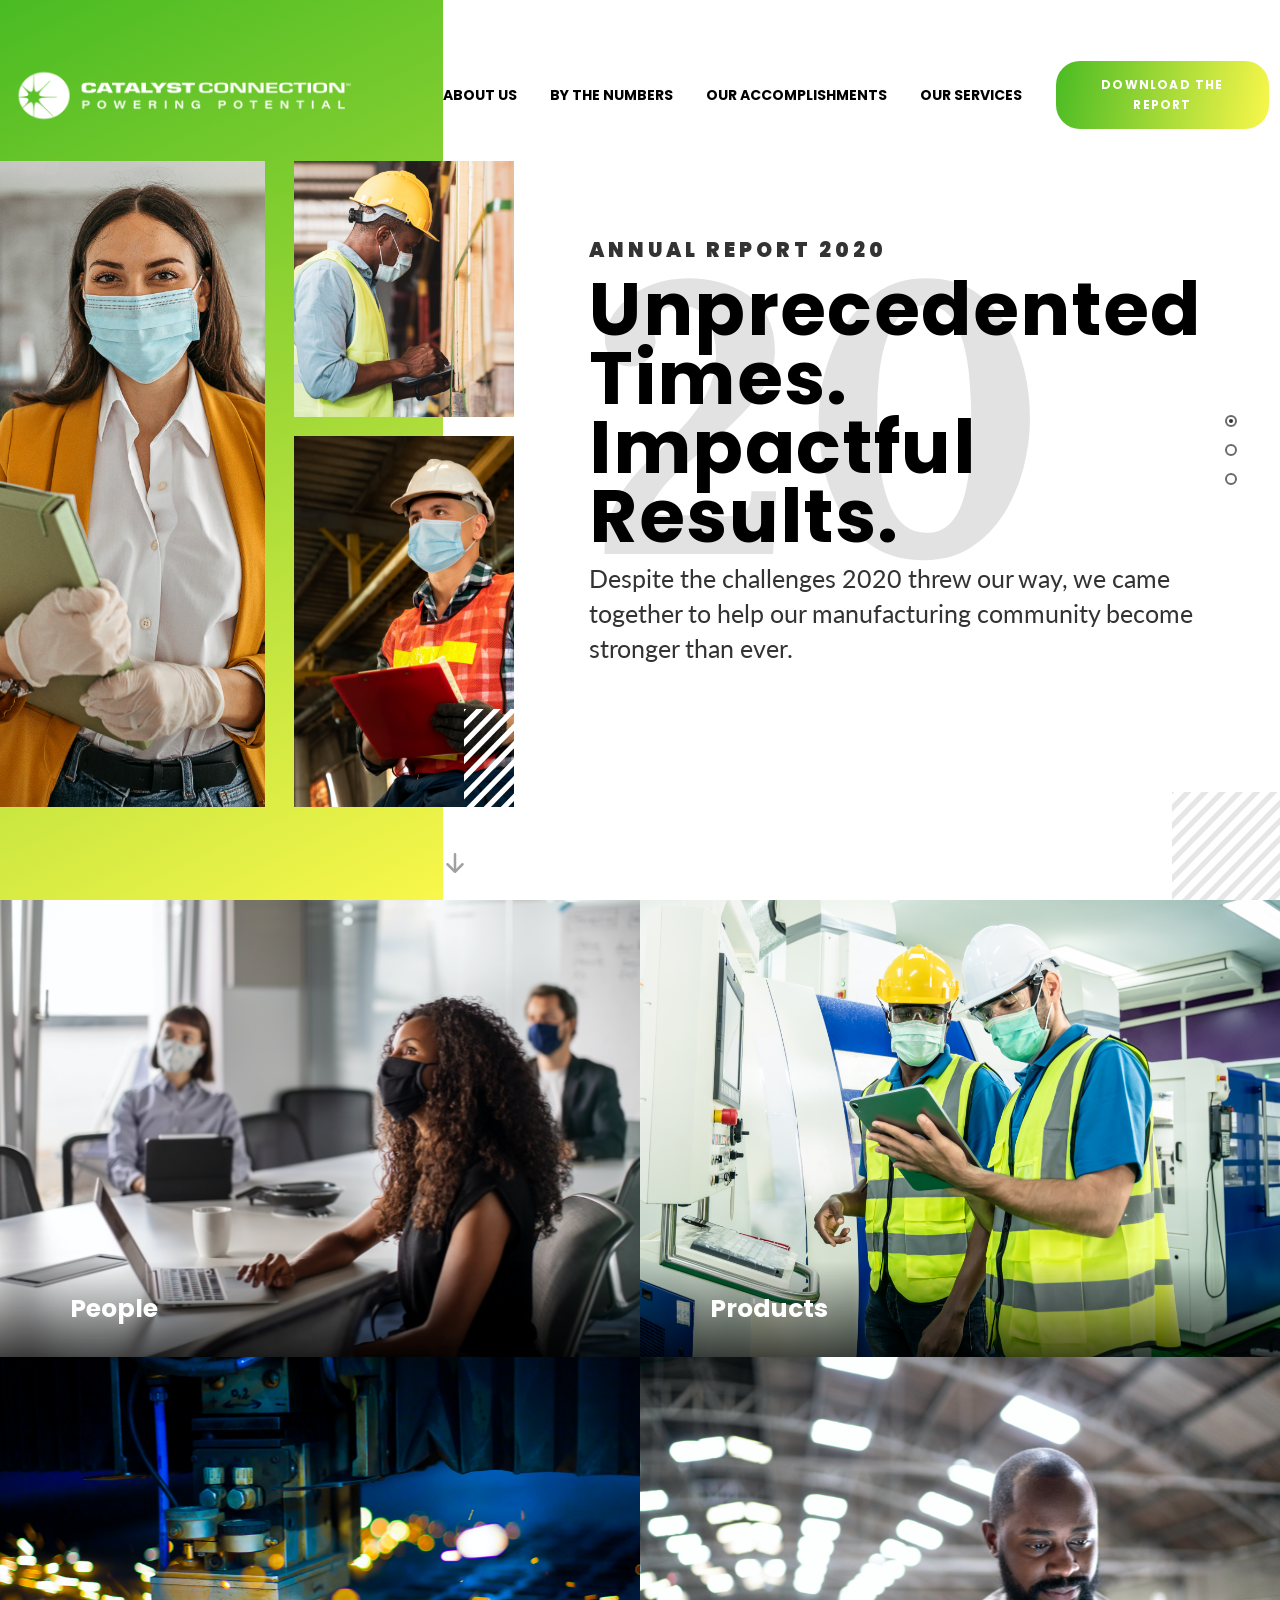
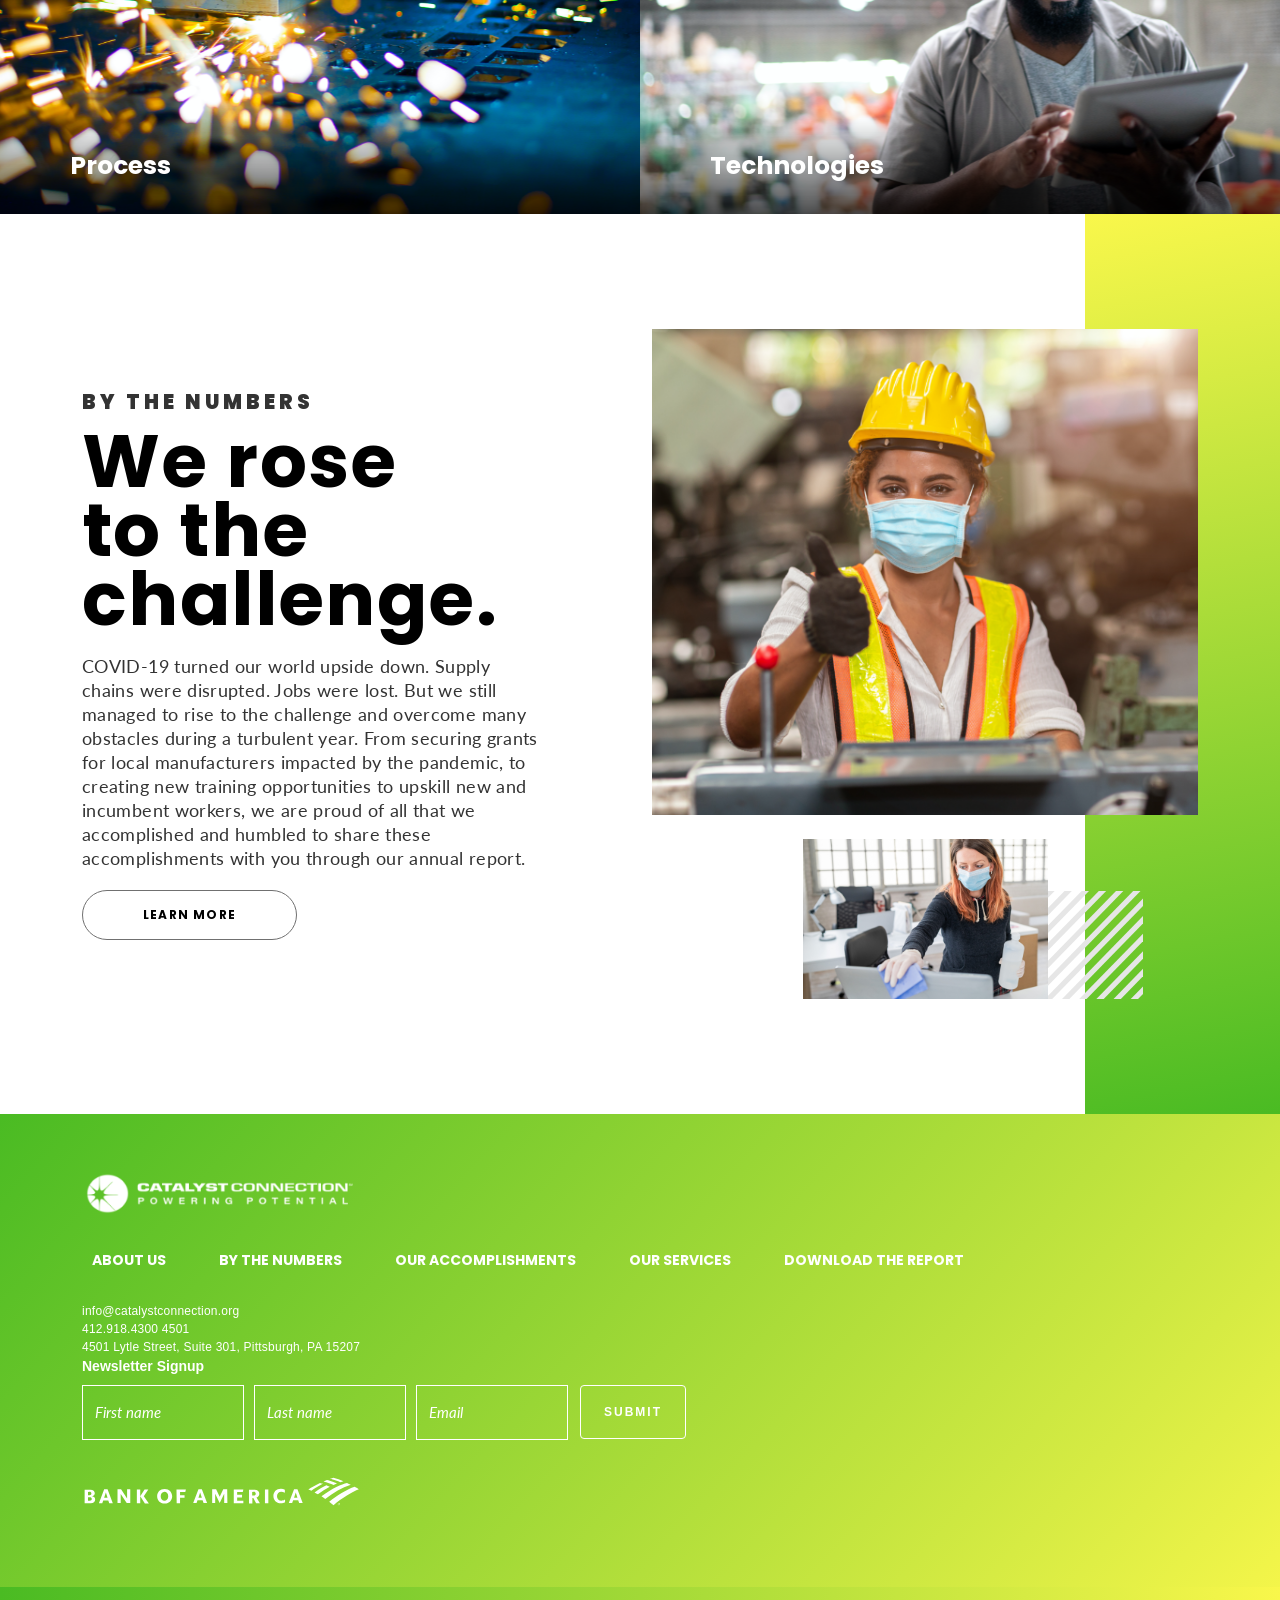
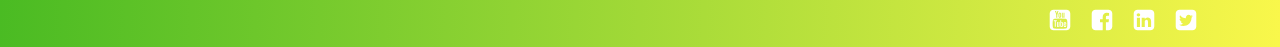
==== commit fe941de1: "Content changes" ====
--- a/index.html
+++ b/index.html
@@ -9,7 +9,7 @@
     <link href="assets/dist/css/bootstrap.min.css" rel="stylesheet">
     <link rel="stylesheet" href="assets/css/main.css">
     <script src="assets/js/jquery.min.js"></script>
-    <title>Catalyst Connections</title>
+    <title>Catalyst Connection</title>
 </head>
 <body id="page-main" class="d-flex flex-column h-100">
 <header id="header" class="header header-main">
@@ -74,9 +74,7 @@
                     <div class="screen-advantages__data">
                             <h3 class="screen-advantages__title">People</h3>
                             <p class="screen-advantages__text">
-                                At Catalyst Connection, our goal is to help companies power the potential of their people.
-                                Through various organizational development services, we can help your organization with
-                                employee engagement, coaching, teambuilding, leadership development and succession planning.
+                                At Catalyst Connection, our goal is to help companies power the potential of their people. Through various organizational development services, we can help your organization with employee engagement, coaching, teambuilding, leadership development and succession planning.
                             </p>
                         </div>
                 </a>
@@ -84,19 +82,14 @@
                     <div class="screen-advantages__data">
                         <h3 class="screen-advantages__title">Products</h3>
                         <p class="screen-advantages__text">
-                            At Catalyst Connection, our goal is to help companies power the potential of their people.
-                            Through various organizational development services, we can help your organization with
-                            employee engagement, coaching, teambuilding, leadership development and succession planning.
-                        </p>
+                            Catalyst Connection helps companies increase profitability and grow their business by securing new customers in new and existing markets and successfully developing products with a competitive advantage.                        </p>
                     </div>
                 </a>
                 <a href="services.html#screen-process" class="col-md-6 screen-advantages__card process">
                     <div class="screen-advantages__data">
                         <h3 class="screen-advantages__title">Process</h3>
                         <p class="screen-advantages__text">
-                            At Catalyst Connection, our goal is to help companies power the potential of their people.
-                            Through various organizational development services, we can help your organization with
-                            employee engagement, coaching, teambuilding, leadership development and succession planning.
+                            Today’s manufacturers are operating at a high level of performance. We offer a number of trainings and services to help companies improve in quality and cost, ultimately increasing their profitability and competitive advantage.
                         </p>
                     </div>
                 </a>
@@ -104,9 +97,7 @@
                     <div class="screen-advantages__data">
                         <h3 class="screen-advantages__title">Technologies</h3>
                         <p class="screen-advantages__text">
-                            At Catalyst Connection, our goal is to help companies power the potential of their people.
-                            Through various organizational development services, we can help your organization with
-                            employee engagement, coaching, teambuilding, leadership development and succession planning.
+                            Catalyst Connection is at the center of Advanced Manufacturing Technologies development through engagement with multiple Manufacturing USA institutes. These institutes are tasked with technology and workforce advancement and Catalyst helps to ensure the results positively impact our manufacturing clients.
                         </p>
                     </div>
                 </a>
@@ -167,7 +158,7 @@
                 <ul class="footer__info">
                     <li class="footer__contact">info@catalystconnection.org</li>
                     <li class="footer__contact">412.918.4300 4501</li>
-                    <li class="footer__contact">Lytle Street, Suite 301, Pittsburgh, PA 15207</li>
+                    <li class="footer__contact">4501 Lytle Street, Suite 301, Pittsburgh, PA 15207</li>
                 </ul>
             </div>
             <div class="col-xxl-9 second-row d-flex justify-content-xxl-end">
@@ -202,35 +193,23 @@
             <div class="footer__social">
                 <ul class="footer__social-list">
                     <li class="footer__social-item">
-                        <a class="footer__social-link" href="#">
-                            <svg xmlns="http://www.w3.org/2000/svg" width="24" height="24" fill="#ffffff"
-                                 class="bi bi-instagram footer__social-icon" viewBox="0 0 16 16">
-                                <path d="M8 0C5.829 0 5.556.01 4.703.048 3.85.088 3.269.222 2.76.42a3.917 3.917 0 0 0-1.417.923A3.927 3.927 0 0 0 .42 2.76C.222 3.268.087 3.85.048 4.7.01 5.555 0 5.827 0 8.001c0 2.172.01 2.444.048 3.297.04.852.174 1.433.372 1.942.205.526.478.972.923 1.417.444.445.89.719 1.416.923.51.198 1.09.333 1.942.372C5.555 15.99 5.827 16 8 16s2.444-.01 3.298-.048c.851-.04 1.434-.174 1.943-.372a3.916 3.916 0 0 0 1.416-.923c.445-.445.718-.891.923-1.417.197-.509.332-1.09.372-1.942C15.99 10.445 16 10.173 16 8s-.01-2.445-.048-3.299c-.04-.851-.175-1.433-.372-1.941a3.926 3.926 0 0 0-.923-1.417A3.911 3.911 0 0 0 13.24.42c-.51-.198-1.092-.333-1.943-.372C10.443.01 10.172 0 7.998 0h.003zm-.717 1.442h.718c2.136 0 2.389.007 3.232.046.78.035 1.204.166 1.486.275.373.145.64.319.92.599.28.28.453.546.598.92.11.281.24.705.275 1.485.039.843.047 1.096.047 3.231s-.008 2.389-.047 3.232c-.035.78-.166 1.203-.275 1.485a2.47 2.47 0 0 1-.599.919c-.28.28-.546.453-.92.598-.28.11-.704.24-1.485.276-.843.038-1.096.047-3.232.047s-2.39-.009-3.233-.047c-.78-.036-1.203-.166-1.485-.276a2.478 2.478 0 0 1-.92-.598 2.48 2.48 0 0 1-.6-.92c-.109-.281-.24-.705-.275-1.485-.038-.843-.046-1.096-.046-3.233 0-2.136.008-2.388.046-3.231.036-.78.166-1.204.276-1.486.145-.373.319-.64.599-.92.28-.28.546-.453.92-.598.282-.11.705-.24 1.485-.276.738-.034 1.024-.044 2.515-.045v.002zm4.988 1.328a.96.96 0 1 0 0 1.92.96.96 0 0 0 0-1.92zm-4.27 1.122a4.109 4.109 0 1 0 0 8.217 4.109 4.109 0 0 0 0-8.217zm0 1.441a2.667 2.667 0 1 1 0 5.334 2.667 2.667 0 0 1 0-5.334z"/>
-                            </svg>
-                        </a>
-                    </li>
-                    <li class="footer__social-item">
-                        <a class="footer__social-link" href="#">
-                            <svg xmlns="http://www.w3.org/2000/svg" width="24" height="24" fill="#ffffff"
-                                 class="bi bi-instagram footer__social-icon" viewBox="0 0 16 16">
-                                <path d="M8 0C5.829 0 5.556.01 4.703.048 3.85.088 3.269.222 2.76.42a3.917 3.917 0 0 0-1.417.923A3.927 3.927 0 0 0 .42 2.76C.222 3.268.087 3.85.048 4.7.01 5.555 0 5.827 0 8.001c0 2.172.01 2.444.048 3.297.04.852.174 1.433.372 1.942.205.526.478.972.923 1.417.444.445.89.719 1.416.923.51.198 1.09.333 1.942.372C5.555 15.99 5.827 16 8 16s2.444-.01 3.298-.048c.851-.04 1.434-.174 1.943-.372a3.916 3.916 0 0 0 1.416-.923c.445-.445.718-.891.923-1.417.197-.509.332-1.09.372-1.942C15.99 10.445 16 10.173 16 8s-.01-2.445-.048-3.299c-.04-.851-.175-1.433-.372-1.941a3.926 3.926 0 0 0-.923-1.417A3.911 3.911 0 0 0 13.24.42c-.51-.198-1.092-.333-1.943-.372C10.443.01 10.172 0 7.998 0h.003zm-.717 1.442h.718c2.136 0 2.389.007 3.232.046.78.035 1.204.166 1.486.275.373.145.64.319.92.599.28.28.453.546.598.92.11.281.24.705.275 1.485.039.843.047 1.096.047 3.231s-.008 2.389-.047 3.232c-.035.78-.166 1.203-.275 1.485a2.47 2.47 0 0 1-.599.919c-.28.28-.546.453-.92.598-.28.11-.704.24-1.485.276-.843.038-1.096.047-3.232.047s-2.39-.009-3.233-.047c-.78-.036-1.203-.166-1.485-.276a2.478 2.478 0 0 1-.92-.598 2.48 2.48 0 0 1-.6-.92c-.109-.281-.24-.705-.275-1.485-.038-.843-.046-1.096-.046-3.233 0-2.136.008-2.388.046-3.231.036-.78.166-1.204.276-1.486.145-.373.319-.64.599-.92.28-.28.546-.453.92-.598.282-.11.705-.24 1.485-.276.738-.034 1.024-.044 2.515-.045v.002zm4.988 1.328a.96.96 0 1 0 0 1.92.96.96 0 0 0 0-1.92zm-4.27 1.122a4.109 4.109 0 1 0 0 8.217 4.109 4.109 0 0 0 0-8.217zm0 1.441a2.667 2.667 0 1 1 0 5.334 2.667 2.667 0 0 1 0-5.334z"/>
-                            </svg>
-                        </a>
-                    </li>
-                    <li class="footer__social-item">
-                        <a class="footer__social-link" href="#">
-                            <svg xmlns="http://www.w3.org/2000/svg" width="24" height="24" fill="#ffffff"
-                                 class="bi bi-instagram footer__social-icon" viewBox="0 0 16 16">
-                                <path d="M8 0C5.829 0 5.556.01 4.703.048 3.85.088 3.269.222 2.76.42a3.917 3.917 0 0 0-1.417.923A3.927 3.927 0 0 0 .42 2.76C.222 3.268.087 3.85.048 4.7.01 5.555 0 5.827 0 8.001c0 2.172.01 2.444.048 3.297.04.852.174 1.433.372 1.942.205.526.478.972.923 1.417.444.445.89.719 1.416.923.51.198 1.09.333 1.942.372C5.555 15.99 5.827 16 8 16s2.444-.01 3.298-.048c.851-.04 1.434-.174 1.943-.372a3.916 3.916 0 0 0 1.416-.923c.445-.445.718-.891.923-1.417.197-.509.332-1.09.372-1.942C15.99 10.445 16 10.173 16 8s-.01-2.445-.048-3.299c-.04-.851-.175-1.433-.372-1.941a3.926 3.926 0 0 0-.923-1.417A3.911 3.911 0 0 0 13.24.42c-.51-.198-1.092-.333-1.943-.372C10.443.01 10.172 0 7.998 0h.003zm-.717 1.442h.718c2.136 0 2.389.007 3.232.046.78.035 1.204.166 1.486.275.373.145.64.319.92.599.28.28.453.546.598.92.11.281.24.705.275 1.485.039.843.047 1.096.047 3.231s-.008 2.389-.047 3.232c-.035.78-.166 1.203-.275 1.485a2.47 2.47 0 0 1-.599.919c-.28.28-.546.453-.92.598-.28.11-.704.24-1.485.276-.843.038-1.096.047-3.232.047s-2.39-.009-3.233-.047c-.78-.036-1.203-.166-1.485-.276a2.478 2.478 0 0 1-.92-.598 2.48 2.48 0 0 1-.6-.92c-.109-.281-.24-.705-.275-1.485-.038-.843-.046-1.096-.046-3.233 0-2.136.008-2.388.046-3.231.036-.78.166-1.204.276-1.486.145-.373.319-.64.599-.92.28-.28.546-.453.92-.598.282-.11.705-.24 1.485-.276.738-.034 1.024-.044 2.515-.045v.002zm4.988 1.328a.96.96 0 1 0 0 1.92.96.96 0 0 0 0-1.92zm-4.27 1.122a4.109 4.109 0 1 0 0 8.217 4.109 4.109 0 0 0 0-8.217zm0 1.441a2.667 2.667 0 1 1 0 5.334 2.667 2.667 0 0 1 0-5.334z"/>
-                            </svg>
-                        </a>
-                    </li>
-                    <li class="footer__social-item">
-                        <a class="footer__social-link" href="#">
-                            <svg xmlns="http://www.w3.org/2000/svg" width="24" height="24" fill="#ffffff"
-                                 class="bi bi-instagram footer__social-icon" viewBox="0 0 16 16">
-                                <path d="M8 0C5.829 0 5.556.01 4.703.048 3.85.088 3.269.222 2.76.42a3.917 3.917 0 0 0-1.417.923A3.927 3.927 0 0 0 .42 2.76C.222 3.268.087 3.85.048 4.7.01 5.555 0 5.827 0 8.001c0 2.172.01 2.444.048 3.297.04.852.174 1.433.372 1.942.205.526.478.972.923 1.417.444.445.89.719 1.416.923.51.198 1.09.333 1.942.372C5.555 15.99 5.827 16 8 16s2.444-.01 3.298-.048c.851-.04 1.434-.174 1.943-.372a3.916 3.916 0 0 0 1.416-.923c.445-.445.718-.891.923-1.417.197-.509.332-1.09.372-1.942C15.99 10.445 16 10.173 16 8s-.01-2.445-.048-3.299c-.04-.851-.175-1.433-.372-1.941a3.926 3.926 0 0 0-.923-1.417A3.911 3.911 0 0 0 13.24.42c-.51-.198-1.092-.333-1.943-.372C10.443.01 10.172 0 7.998 0h.003zm-.717 1.442h.718c2.136 0 2.389.007 3.232.046.78.035 1.204.166 1.486.275.373.145.64.319.92.599.28.28.453.546.598.92.11.281.24.705.275 1.485.039.843.047 1.096.047 3.231s-.008 2.389-.047 3.232c-.035.78-.166 1.203-.275 1.485a2.47 2.47 0 0 1-.599.919c-.28.28-.546.453-.92.598-.28.11-.704.24-1.485.276-.843.038-1.096.047-3.232.047s-2.39-.009-3.233-.047c-.78-.036-1.203-.166-1.485-.276a2.478 2.478 0 0 1-.92-.598 2.48 2.48 0 0 1-.6-.92c-.109-.281-.24-.705-.275-1.485-.038-.843-.046-1.096-.046-3.233 0-2.136.008-2.388.046-3.231.036-.78.166-1.204.276-1.486.145-.373.319-.64.599-.92.28-.28.546-.453.92-.598.282-.11.705-.24 1.485-.276.738-.034 1.024-.044 2.515-.045v.002zm4.988 1.328a.96.96 0 1 0 0 1.92.96.96 0 0 0 0-1.92zm-4.27 1.122a4.109 4.109 0 1 0 0 8.217 4.109 4.109 0 0 0 0-8.217zm0 1.441a2.667 2.667 0 1 1 0 5.334 2.667 2.667 0 0 1 0-5.334z"/>
-                            </svg>
+                        <a class="footer__social-link" href="https://www.youtube.com/user/CatalystConnection" target="_blank">
+                            <img src="assets/img/youtube-square.svg" width="24" height="24" alt="">
+                        </a>
+                    </li>
+                    <li class="footer__social-item">
+                        <a class="footer__social-link" href="https://www.facebook.com/CatalystConnection"  target="_blank">
+                            <img src="assets/img/facebook-square.svg" width="24" height="24" alt="">
+                        </a>
+                    </li>
+                    <li class="footer__social-item">
+                        <a class="footer__social-link" href="https://www.linkedin.com/company/catalyst-connection" target="_blank">
+                            <img src="assets/img/linkedin-square.svg" width="24" height="24" alt="">
+                        </a>
+                    </li>
+                    <li class="footer__social-item">
+                        <a class="footer__social-link" href="https://twitter.com/MadeinSWPA" target="_blank">
+                            <img src="assets/img/twitter-square.svg" width="24" height="24" alt="">
                         </a>
                     </li>
                 </ul>
--- a/assets/css/main.css
+++ b/assets/css/main.css
@@ -727,6 +727,10 @@
 }
 .screen-slider .section__data {
   margin-bottom: 67px;
+  display: none;
+}
+.screen-slider .section__data.show {
+  display: block;
 }
 .screen-slider .slider__card {
   max-width: 572px !important;
@@ -892,6 +896,26 @@
   margin-bottom: 57px;
   border-bottom: 1px solid #707070;
 }
+.screen-tabs__data {
+  margin-bottom: 57px;
+  padding-bottom: 37px;
+  border-bottom: 1px solid #707070;
+}
+.screen-tabs__data .screen-tabs__title {
+  margin-bottom: 10px;
+  padding-bottom: 0;
+  border-bottom: none;
+}
+.screen-tabs__subtitle {
+  font-family: "Poppins", sans-serif;
+  font-size: 13px;
+  line-height: 32px;
+  font-weight: normal;
+  font-style: normal;
+  letter-spacing: 0px;
+  margin-bottom: 0;
+  color: #2E2E2E;
+}
 .screen-tabs__name {
   font-family: "Poppins", sans-serif;
   font-size: 13px;
@@ -1070,6 +1094,9 @@
 .screen-talent-pipeline {
   background-image: url("../img/services_page/Group 460.jpg");
 }
+.screen-education-initiatives {
+  background-image: url("../img/services_page/Group 460.jpg");
+}
 .screen .nav-pills {
   display: flex;
   align-items: center;
@@ -1078,6 +1105,7 @@
   padding-top: 25px;
   padding-bottom: 25px;
   background: #273f999c;
+  min-height: 145px;
 }
 .screen .nav-pills-btn {
   border: none;
@@ -1216,44 +1244,32 @@
   height: 24px;
 }
 
-#screen-talent-pipeline .section__title {
-  max-width: 380px;
-  margin-left: 0;
-  margin-top: 0;
-}
-#screen-talent-pipeline .section__title.white {
-  font-size: 40px !important;
-  line-height: 40px !important;
-  font-weight: bold;
-  color: #FFFFFF;
-  margin-bottom: 100px;
-  margin-left: 60px;
-}
-#screen-talent-pipeline .section__text {
-  max-width: 496px;
-}
-#screen-talent-pipeline .section__data {
-  margin-bottom: 0;
-}
-#screen-talent-pipeline .title-col {
-  width: 550px;
-}
-#screen-talent-pipeline .nav-pills {
-  width: 550px;
-  height: 170px;
+#screen-talent-pipeline .slick-track, #screen-education-initiatives .slick-track {
+  height: auto;
+}
+
+.screen-slider .slider__card.max-width-slides-800 {
+  max-width: 800px !important;
 }
 
 @media screen and (max-width: 1200px) {
-  #screen-people, #screen-product, #screen-process, #screen-advanced-manufacturing-technologies, #screen-talent-pipeline {
+  #screen-people, #screen-product, #screen-process, #screen-advanced-manufacturing-technologies, #screen-talent-pipeline, #screen-education-initiatives {
     background: transparent linear-gradient(180deg, #4ABB23 0%, #F9F74B 100%) 0% 0% no-repeat padding-box;
     background-size: 100% !important;
   }
-  #screen-people .section__title, #screen-people .section__more, #screen-people .section__text, #screen-people .section__item, #screen-product .section__title, #screen-product .section__more, #screen-product .section__text, #screen-product .section__item, #screen-process .section__title, #screen-process .section__more, #screen-process .section__text, #screen-process .section__item, #screen-advanced-manufacturing-technologies .section__title, #screen-advanced-manufacturing-technologies .section__more, #screen-advanced-manufacturing-technologies .section__text, #screen-advanced-manufacturing-technologies .section__item, #screen-talent-pipeline .section__title, #screen-talent-pipeline .section__more, #screen-talent-pipeline .section__text, #screen-talent-pipeline .section__item {
+  #screen-people .section__title, #screen-people .section__more, #screen-people .section__text, #screen-people .section__item, #screen-product .section__title, #screen-product .section__more, #screen-product .section__text, #screen-product .section__item, #screen-process .section__title, #screen-process .section__more, #screen-process .section__text, #screen-process .section__item, #screen-advanced-manufacturing-technologies .section__title, #screen-advanced-manufacturing-technologies .section__more, #screen-advanced-manufacturing-technologies .section__text, #screen-advanced-manufacturing-technologies .section__item, #screen-talent-pipeline .section__title, #screen-talent-pipeline .section__more, #screen-talent-pipeline .section__text, #screen-talent-pipeline .section__item, #screen-education-initiatives .section__title, #screen-education-initiatives .section__more, #screen-education-initiatives .section__text, #screen-education-initiatives .section__item {
     color: #FFFFFF;
     max-width: inherit;
   }
-  #screen-people .section__data, #screen-product .section__data, #screen-process .section__data, #screen-advanced-manufacturing-technologies .section__data, #screen-talent-pipeline .section__data {
+  #screen-people .section__data, #screen-product .section__data, #screen-process .section__data, #screen-advanced-manufacturing-technologies .section__data, #screen-talent-pipeline .section__data, #screen-education-initiatives .section__data {
     margin-bottom: 25px;
+  }
+
+  .screen-talent-pipeline-services {
+    background: none !important;
+  }
+  .screen-talent-pipeline-services .section__title {
+    color: #1a1a1a !important;
   }
 
   .nav-pills {
@@ -1296,7 +1312,6 @@
   #screen-talent-pipeline .nav-pills {
     height: auto;
     width: 100%;
-    margin-bottom: 25px;
   }
   #screen-talent-pipeline .title-col {
     width: inherit;
@@ -1308,6 +1323,69 @@
     text-align: center;
   }
 }
+.wrap-link-services .head {
+  font-size: 11px;
+  line-height: 17px;
+  color: #2E2E2E;
+  padding-bottom: 0;
+}
+.wrap-link-services .body {
+  margin-top: 7px;
+  background: orange;
+  width: 61px;
+  height: 61px;
+  font-size: 9px;
+  line-height: 9px;
+  padding-top: 21px;
+  padding-left: 4px;
+  font-family: auto;
+}
+.wrap-link-services .body a {
+  z-index: 1;
+  top: 0;
+  left: 0;
+}
+.wrap-link-services .foot img {
+  max-width: 70px;
+  margin-top: 14px;
+}
+
+ul.links li a {
+  font-family: "Lato", sans-serif;
+  font-weight: bold;
+  font-size: 12px;
+  line-height: 23px;
+  color: #2E2E2E;
+  position: relative;
+}
+ul.links li a:after {
+  content: "";
+  position: absolute;
+  right: -20px;
+  top: 2px;
+  width: 13px;
+  height: 13px;
+  border-radius: 50%;
+  background: #1a1a1a;
+  z-index: 0;
+}
+ul.links li a:before {
+  content: "";
+  position: absolute;
+  right: -17px;
+  top: 5px;
+  width: 0;
+  height: 0;
+  border-top: 3px solid transparent;
+  border-left: 5px solid white;
+  border-bottom: 3px solid transparent;
+  z-index: 1;
+}
+
+.section__title-services {
+  flex: 0 0 100%;
+}
+
 @media screen and (max-width: 992px) {
   .screen-slider.right .my > .row, .screen-slider.left .my > .row {
     margin-left: 0;
@@ -1371,9 +1449,17 @@
   #overview-advanced-manufacturing-technologies .slider__card {
     max-width: 563px !important;
   }
+  #overview-advanced-manufacturing-technologies .slider__card-big {
+    max-width: 728px !important;
+  }
 
   #testimonials-product .slider__card {
     max-width: 819px !important;
+  }
+}
+@media screen and (max-width: 768px) {
+  ul.links li a {
+    font-size: 11px;
   }
 }
 .screen-industries .section__title::after {
@@ -1687,16 +1773,24 @@
   letter-spacing: 1.2px;
   color: #000000;
   text-transform: uppercase;
+  cursor: pointer;
+}
+.screen-filter-month__item:hover {
+  text-decoration: underline;
 }
 .screen-filter__container {
   max-width: 100%;
 }
 
 .slider__blog-card {
+  display: none !important;
   width: 100%;
   max-width: 373px;
   height: 386px;
   border-left: 1px solid rgba(112, 112, 112, 0.27);
+}
+.slider__blog-card.show {
+  display: block !important;
 }
 .slider__blog-card-body {
   max-width: 270px;
@@ -1787,6 +1881,11 @@
   background-size: cover;
 }
 
+.filter-btns__item.activeFilterBtn {
+  background: transparent linear-gradient(100deg, #4ABB23 0%, #F9F74B 100%) 0% 0% no-repeat padding-box;
+  color: #ffffff;
+}
+
 /*========== POPUP ==========*/
 #presidentLetterModal .modal-body, #manufacturingExtensionPartnershipModal .modal-body {
   background: transparent linear-gradient(179deg, #4ABB23 0%, #F9F74B 100%) 0% 0% no-repeat padding-box;
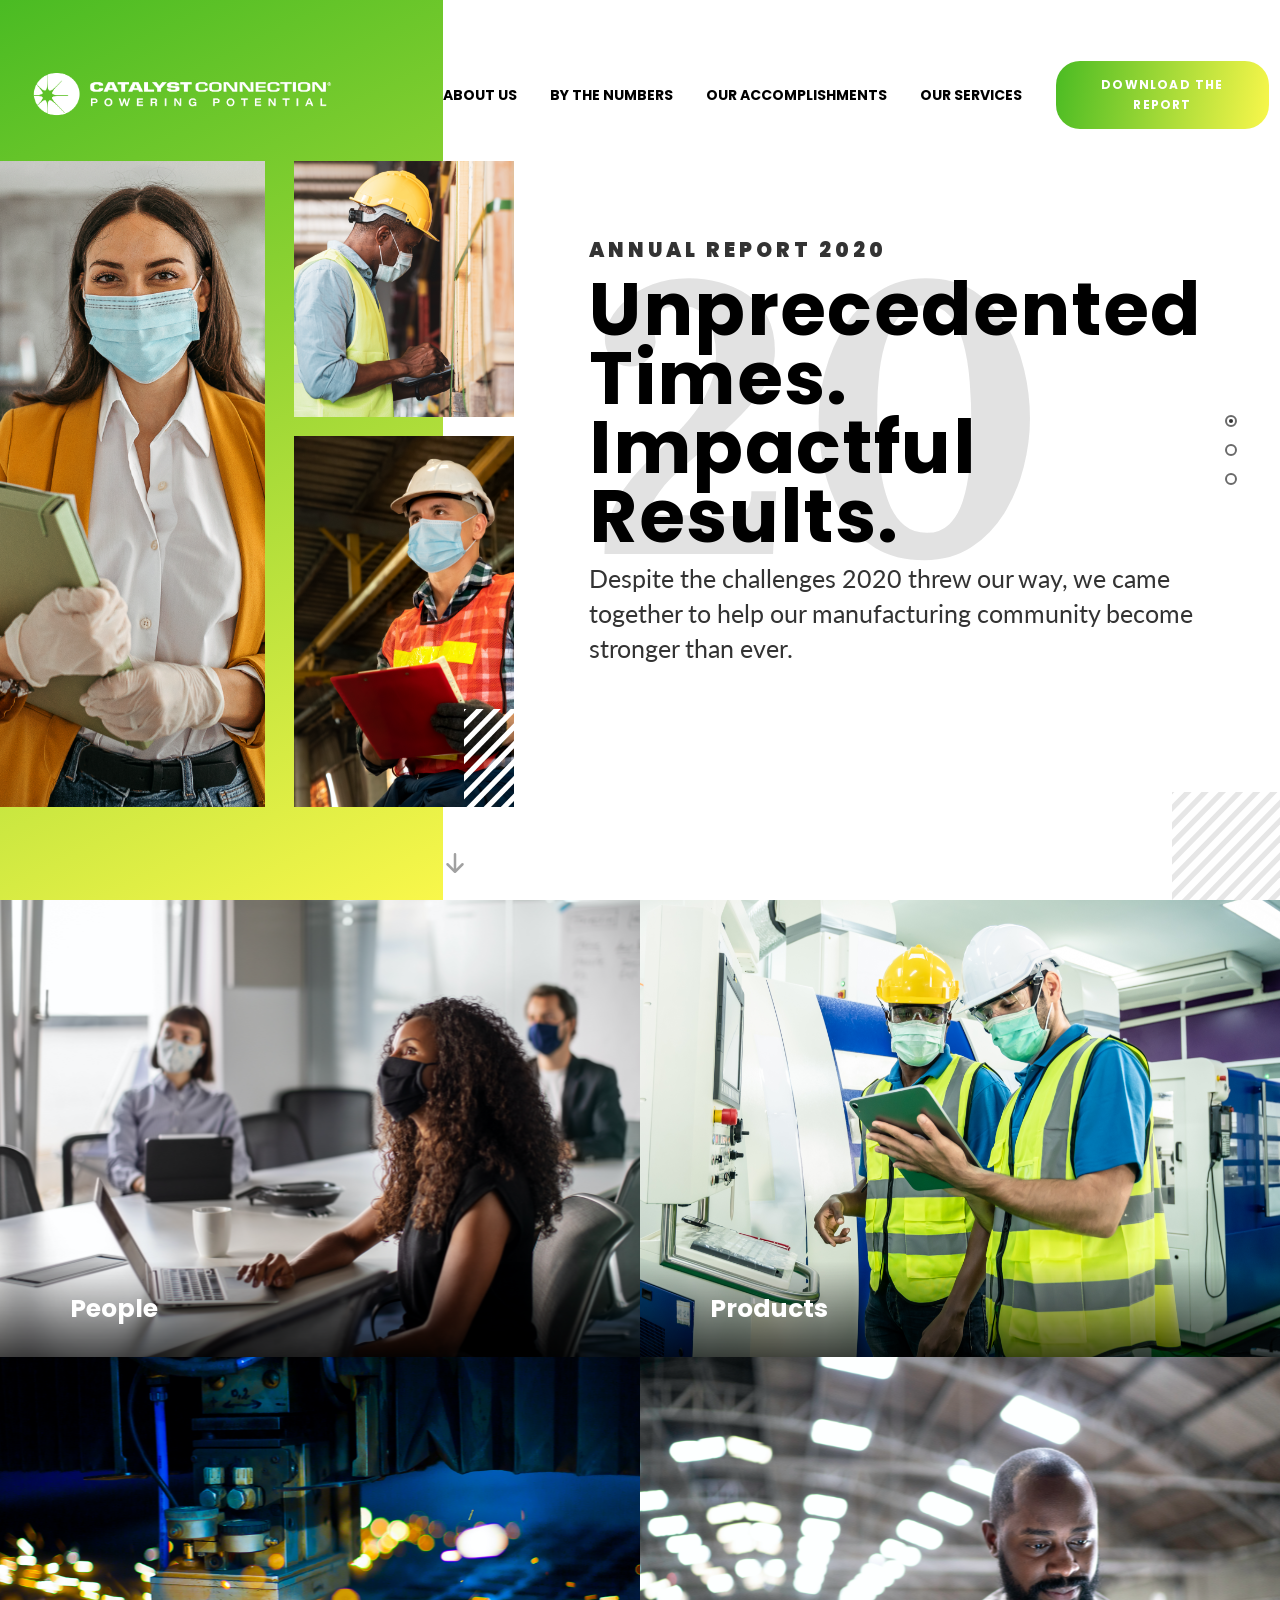
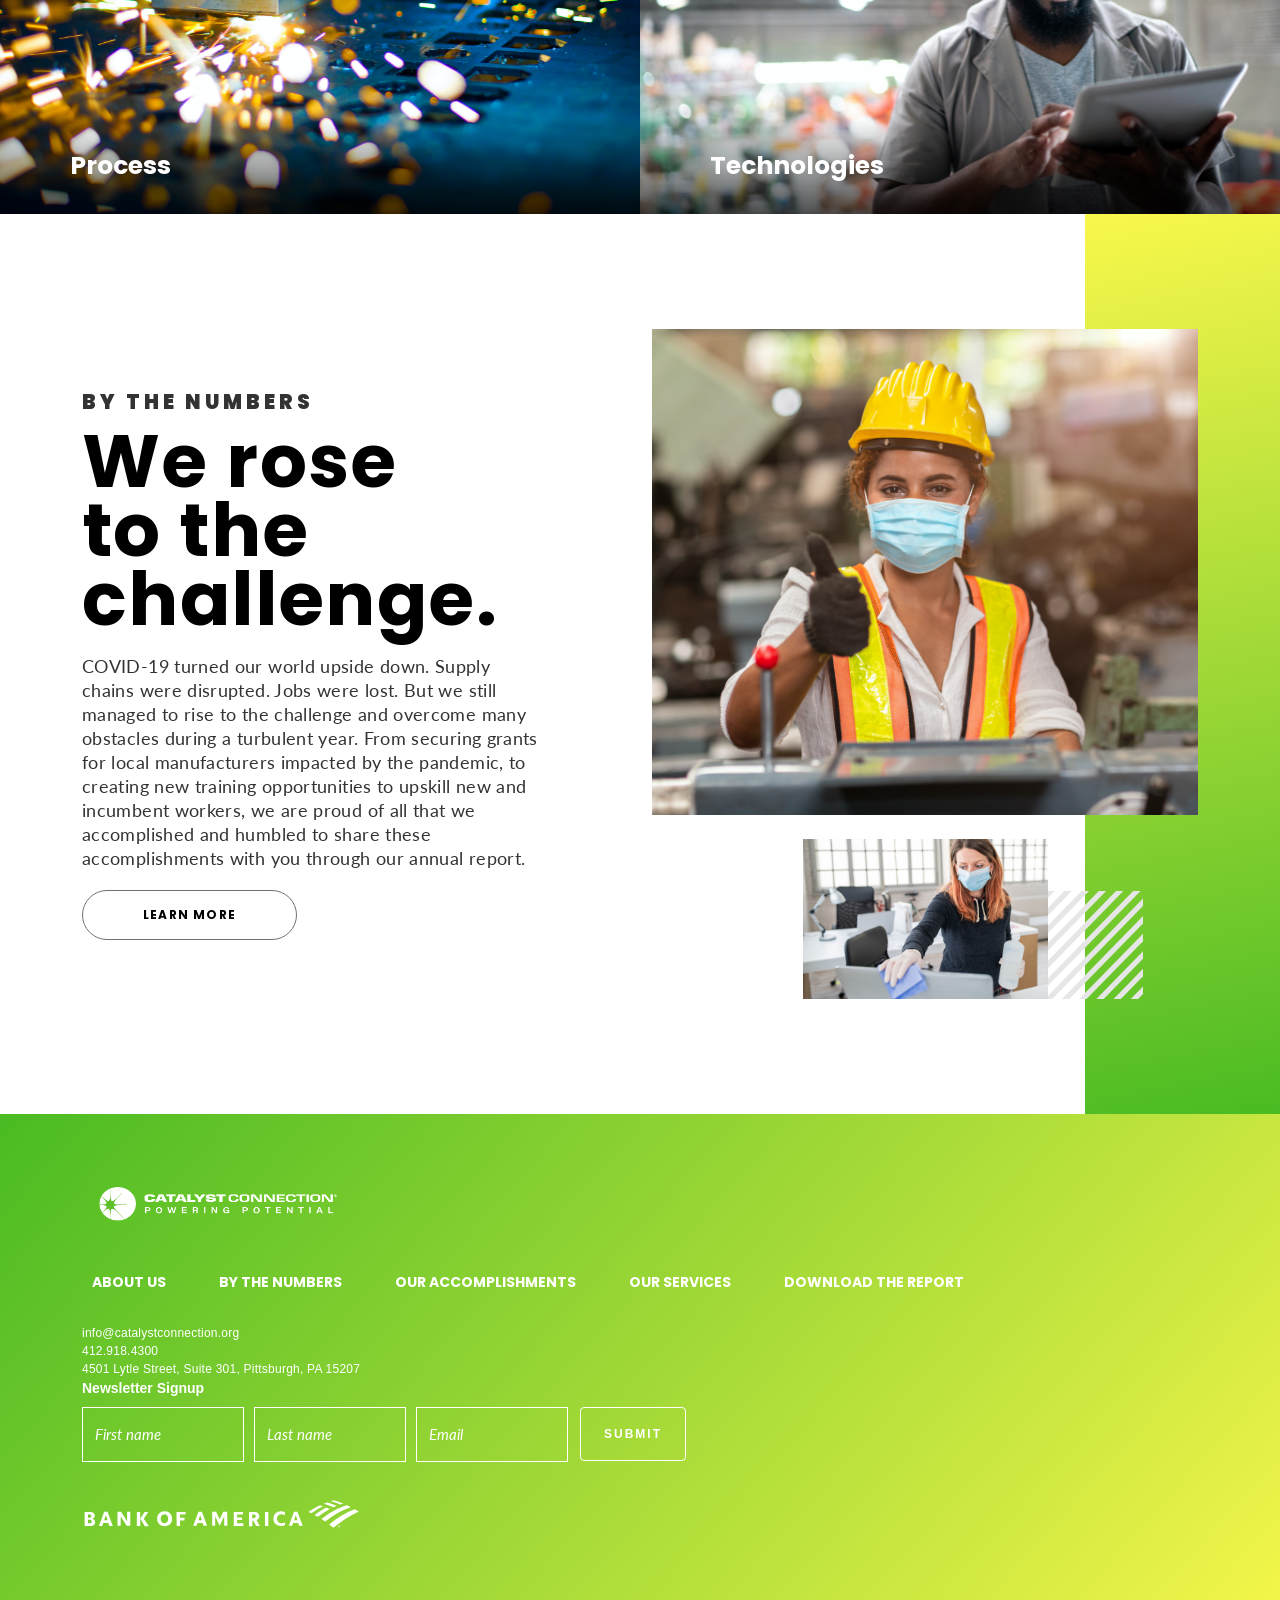
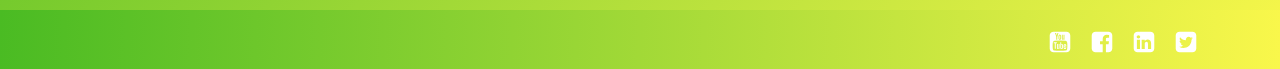
==== commit 178cbd08: "Content changes 1.1" ====
--- a/index.html
+++ b/index.html
@@ -157,7 +157,7 @@
             <div class="col-xxl-3 second-row ">
                 <ul class="footer__info">
                     <li class="footer__contact">info@catalystconnection.org</li>
-                    <li class="footer__contact">412.918.4300 4501</li>
+                    <li class="footer__contact">412.918.4300</li>
                     <li class="footer__contact">4501 Lytle Street, Suite 301, Pittsburgh, PA 15207</li>
                 </ul>
             </div>
--- a/assets/css/main.css
+++ b/assets/css/main.css
@@ -1386,6 +1386,12 @@
   flex: 0 0 100%;
 }
 
+.slider__logo {
+  max-height: 87px;
+  margin-right: 15px;
+  margin-bottom: 10px;
+}
+
 @media screen and (max-width: 992px) {
   .screen-slider.right .my > .row, .screen-slider.left .my > .row {
     margin-left: 0;
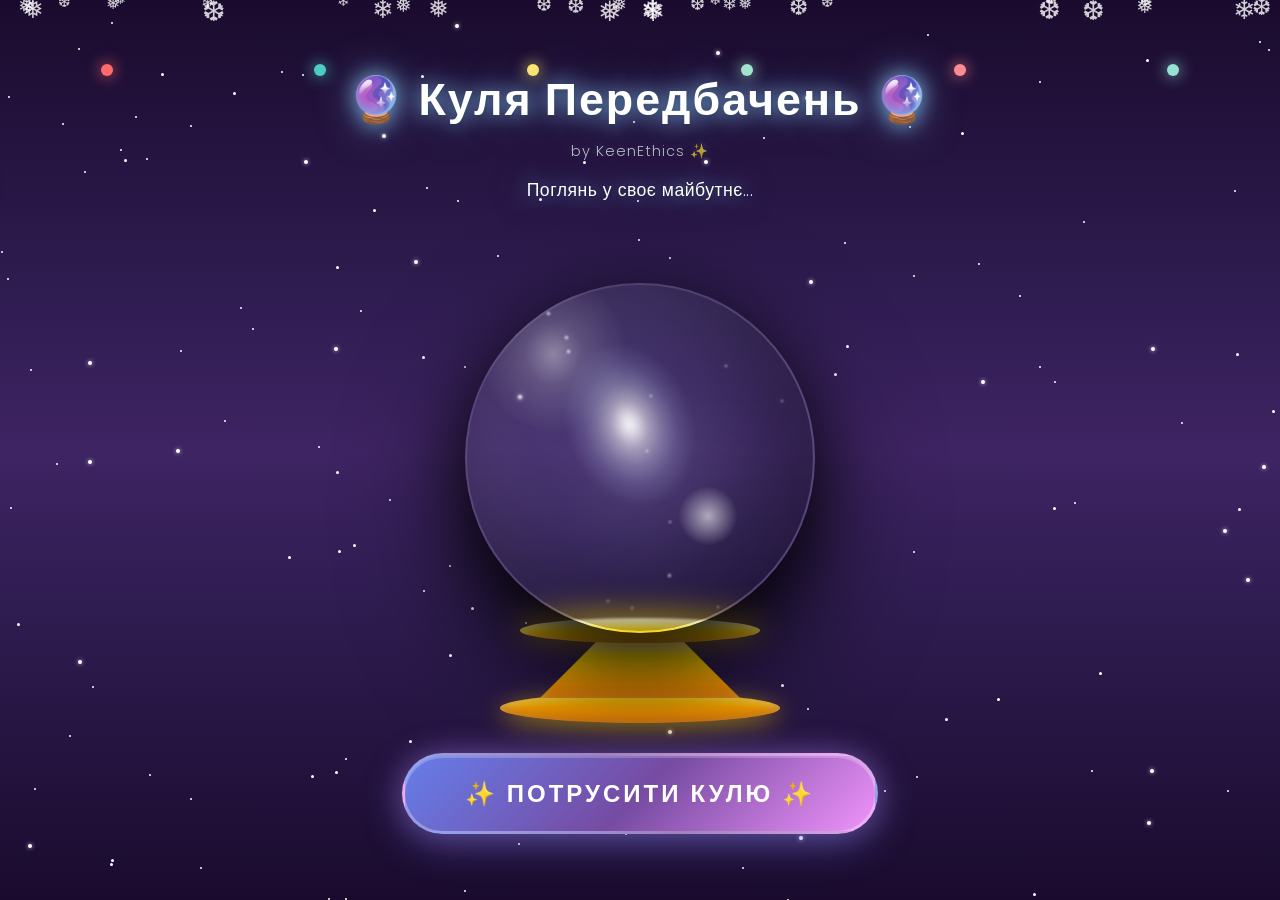
==== commit 5ac66fba: "done" ====
--- a/index.html
+++ b/index.html
@@ -1,227 +1,1594 @@
 <!DOCTYPE html>
-<html lang="en">
-    <head>
-        <meta charset="UTF-8">
-        <meta name="viewport" content="width=device-width, initial-scale=1.0">
-
-    <!--========== CSS ==========-->
-    <!-- Bootstrap core CSS -->
-    <link href="assets/dist/css/bootstrap.min.css" rel="stylesheet">
-    <link rel="stylesheet" href="assets/css/main.css">
-    <script src="assets/js/jquery.min.js"></script>
-    <title>Catalyst Connection</title>
+<html lang="uk">
+<head>
+    <meta charset="UTF-8">
+    <meta name="viewport" content="width=device-width, initial-scale=1.0">
+    <title>Куля Передбачень</title>
+    <link rel="preconnect" href="https://fonts.googleapis.com">
+    <link rel="preconnect" href="https://fonts.gstatic.com" crossorigin>
+    <link href="https://fonts.googleapis.com/css2?family=Poppins:wght@400;600;700&display=swap" rel="stylesheet">
+    <style>
+        * {
+            margin: 0;
+            padding: 0;
+            box-sizing: border-box;
+        }
+
+        body {
+            font-family: 'Poppins', sans-serif;
+            background: linear-gradient(180deg, #1a0b2e 0%, #2d1b4e 30%, #3e2463 50%, #2d1b4e 70%, #1a0b2e 100%);
+            min-height: 100vh;
+            display: flex;
+            justify-content: center;
+            align-items: center;
+            padding: 20px;
+            position: relative;
+            overflow: hidden;
+        }
+
+        /* Зоряне небо */
+        .starry-sky {
+            position: fixed;
+            top: 0;
+            left: 0;
+            width: 100%;
+            height: 100%;
+            z-index: 1;
+        }
+
+        .star {
+            position: absolute;
+            background: white;
+            border-radius: 50%;
+            animation: twinkle 3s infinite;
+        }
+
+        .star.small {
+            width: 2px;
+            height: 2px;
+        }
+
+        .star.medium {
+            width: 3px;
+            height: 3px;
+        }
+
+        .star.large {
+            width: 4px;
+            height: 4px;
+            box-shadow: 0 0 4px rgba(255, 255, 255, 0.8);
+        }
+
+        @keyframes twinkle {
+            0%, 100% { opacity: 0.3; }
+            50% { opacity: 1; }
+        }
+
+        /* Сніжинки */
+        .snowflake {
+            position: absolute;
+            top: -10px;
+            color: rgba(255, 255, 255, 0.8);
+            font-size: 1.5em;
+            animation: fall linear infinite;
+            z-index: 2;
+        }
+
+        @keyframes fall {
+            0% {
+                transform: translateY(0) rotate(0deg);
+                opacity: 1;
+            }
+            100% {
+                transform: translateY(100vh) rotate(360deg);
+                opacity: 0.3;
+            }
+        }
+
+        /* Санта на оленях */
+        .santa-sleigh {
+            position: fixed;
+            top: 15%;
+            left: -300px;
+            width: 300px;
+            height: 150px;
+            z-index: 50;
+            animation: santaFly 25s linear infinite;
+            filter: drop-shadow(0 5px 15px rgba(0, 0, 0, 0.5));
+        }
+
+        @keyframes santaFly {
+            0% {
+                left: -300px;
+                top: 15%;
+            }
+            25% {
+                top: 25%;
+            }
+            50% {
+                top: 20%;
+                left: 50%;
+            }
+            75% {
+                top: 10%;
+            }
+            100% {
+                left: calc(100% + 300px);
+                top: 15%;
+            }
+        }
+
+        /* Олень - базовий стиль */
+        .reindeer {
+            position: absolute;
+            top: 30px;
+            width: 80px;
+            height: 70px;
+            z-index: 8;
+            left: 190px;
+        }
+
+        .reindeer-body {
+            position: absolute;
+            left: 12px;
+            top: 12px;
+            width: 45px;
+            height: 32px;
+            background: linear-gradient(135deg, #8B4513 0%, #A0522D 50%, #8B4513 100%);
+            border-radius: 50% 50% 45% 45%;
+        }
+
+        .reindeer-head {
+            position: absolute;
+            left: 50px;
+            top: 4px;
+            width: 26px;
+            height: 26px;
+            background: linear-gradient(135deg, #A0522D 0%, #CD853F 50%, #A0522D 100%);
+            border-radius: 50%;
+            z-index: 2;
+        }
+
+        .reindeer-antler {
+            position: absolute;
+            width: 4px;
+            height: 18px;
+            background: #654321;
+            border-radius: 2px;
+        }
+
+        .reindeer-antler.left {
+            top: -15px;
+            left: 6px;
+            transform: rotate(-25deg);
+        }
+
+        .reindeer-antler.right {
+            top: -15px;
+            right: 6px;
+            transform: rotate(25deg);
+        }
+
+        .reindeer-antler::before,
+        .reindeer-antler::after {
+            content: '';
+            position: absolute;
+            width: 3px;
+            height: 10px;
+            background: #654321;
+            border-radius: 2px;
+            top: 3px;
+        }
+
+        .reindeer-antler.left::before {
+            left: -4px;
+            transform: rotate(-35deg);
+        }
+
+        .reindeer-antler.left::after {
+            right: -4px;
+            transform: rotate(35deg);
+        }
+
+        .reindeer-antler.right::before {
+            left: -4px;
+            transform: rotate(-35deg);
+        }
+
+        .reindeer-antler.right::after {
+            right: -4px;
+            transform: rotate(35deg);
+        }
+
+        .reindeer-nose {
+            position: absolute;
+            right: -3px;
+            top: 50%;
+            transform: translateY(-50%);
+            width: 8px;
+            height: 8px;
+            background: #ff3333;
+            border-radius: 50%;
+            box-shadow: 0 0 15px rgba(255, 51, 51, 1);
+            animation: noseGlow 1s infinite alternate;
+            z-index: 3;
+        }
+
+        @keyframes noseGlow {
+            0% { 
+                box-shadow: 0 0 15px rgba(255, 51, 51, 1);
+                background: #ff3333;
+            }
+            100% { 
+                box-shadow: 0 0 25px rgba(255, 51, 51, 1), 0 0 35px rgba(255, 100, 100, 0.5);
+                background: #ff5555;
+            }
+        }
+
+        .reindeer-ear {
+            position: absolute;
+            width: 8px;
+            height: 12px;
+            background: #A0522D;
+            border-radius: 50% 50% 0 0;
+            top: 2px;
+        }
+
+        .reindeer-ear.left {
+            left: 8px;
+            transform: rotate(-15deg);
+        }
+
+        .reindeer-ear.right {
+            right: 8px;
+            transform: rotate(15deg);
+        }
+
+        .reindeer-leg {
+            position: absolute;
+            width: 5px;
+            height: 20px;
+            background: linear-gradient(180deg, #8B4513 0%, #654321 100%);
+            border-radius: 3px;
+            bottom: 0;
+        }
+
+        .reindeer-leg.front-left { 
+            left: 18px;
+            top: 40px;
+            z-index: -1;
+        }
+        .reindeer-leg.front-right { 
+            left: 28px;
+            top: 40px;
+            z-index: -1;
+        }
+        .reindeer-leg.back-left { 
+            left: 40px;
+            top: 40px;
+            z-index: -1;
+        }
+        .reindeer-leg.back-right { 
+            left: 50px;
+            top: 35px;
+            z-index: -1;
+            height: 25px;
+        }
+
+        .reindeer-tail {
+            position: absolute;
+            left: 5px;
+            top: 18px;
+            width: 12px;
+            height: 16px;
+            background: #654321;
+            border-radius: 50%;
+        }
+
+        /* Мотузка упряжки */
+        .harness {
+            position: absolute;
+            height: 2px;
+            background: linear-gradient(90deg, #8B4513 0%, #654321 50%, #8B4513 100%);
+            top: 50px;
+            z-index: 7;
+            left: 165px;
+            width: 35px;
+        }
+
+        /* Сани - ПОПЕРЕДУ */
+        .sleigh {
+            position: absolute;
+            left: 0;
+            top: 45px;
+            width: 180px;
+            height: 80px;
+            z-index: 15;
+        }
+
+        .sleigh-runner {
+            position: absolute;
+            bottom: 0;
+            width: 100%;
+            height: 10px;
+            background: linear-gradient(90deg, 
+                #FFD700 0%, 
+                #FFA500 20%, 
+                #FFD700 40%, 
+                #FFA500 60%, 
+                #FFD700 80%, 
+                #FFA500 100%);
+            border-radius: 50px;
+            box-shadow: 
+                0 0 10px rgba(255, 215, 0, 0.8),
+                0 3px 8px rgba(0, 0, 0, 0.4);
+        }
+
+        .sleigh-runner::before {
+            content: '';
+            position: absolute;
+            left: 0;
+            top: -3px;
+            width: 25%;
+            height: 100%;
+            background: rgba(255, 255, 255, 0.4);
+            border-radius: 50px;
+            filter: blur(3px);
+        }
+
+        .sleigh-base {
+            position: absolute;
+            bottom: 12px;
+            left: 5%;
+            width: 90%;
+            height: 45px;
+            background: linear-gradient(135deg, 
+                #c62828 0%, 
+                #e53935 30%, 
+                #d32f2f 50%,
+                #e53935 70%,
+                #c62828 100%);
+            border-radius: 25px 25px 8px 8px;
+            box-shadow: 
+                inset 0 3px 8px rgba(255, 255, 255, 0.3),
+                inset 0 -3px 8px rgba(0, 0, 0, 0.4),
+                0 5px 15px rgba(0, 0, 0, 0.3);
+        }
+
+        .sleigh-base::before {
+            content: '';
+            position: absolute;
+            top: 10%;
+            left: 10%;
+            width: 80%;
+            height: 30%;
+            background: linear-gradient(90deg, 
+                transparent 0%, 
+                rgba(255, 255, 255, 0.3) 50%, 
+                transparent 100%);
+            border-radius: 50%;
+            filter: blur(2px);
+        }
+
+        .sleigh-back {
+            position: absolute;
+            top: 8px;
+            left: 15px;
+            width: 30px;
+            height: 50px;
+            background: linear-gradient(135deg, #c62828 0%, #e53935 50%, #d32f2f 100%);
+            border-radius: 18px 18px 0 0;
+            box-shadow: inset 2px 2px 5px rgba(255, 255, 255, 0.2);
+        }
+
+        /* Санта */
+        .santa {
+            position: absolute;
+            left: 45px;
+            top: -15px;
+            width: 80px;
+            height: 90px;
+            z-index: 5;
+        }
+
+        .santa-body {
+            position: absolute;
+            bottom: 12px;
+            left: 15px;
+            width: 50px;
+            height: 45px;
+            background: linear-gradient(135deg, 
+                #c62828 0%, 
+                #e53935 40%, 
+                #d32f2f 60%,
+                #c62828 100%);
+            border-radius: 15px;
+            box-shadow: 
+                inset 0 3px 8px rgba(255, 255, 255, 0.3),
+                inset 0 -3px 8px rgba(0, 0, 0, 0.4),
+                0 3px 10px rgba(0, 0, 0, 0.3);
+        }
+
+        .santa-body::before {
+            content: '';
+            position: absolute;
+            top: 15%;
+            left: 10%;
+            width: 30%;
+            height: 50%;
+            background: linear-gradient(135deg, transparent, rgba(255, 255, 255, 0.2));
+            border-radius: 50%;
+            filter: blur(3px);
+        }
+
+        .santa-head {
+            position: absolute;
+            top: 15px;
+            left: 18px;
+            width: 42px;
+            height: 42px;
+            background: radial-gradient(circle at 30% 30%, #FFE4C4, #FFDAB9);
+            border-radius: 50%;
+            box-shadow: 
+                0 3px 8px rgba(0, 0, 0, 0.3),
+                inset -2px -2px 5px rgba(0, 0, 0, 0.1);
+        }
+
+        .santa-eye {
+            position: absolute;
+            width: 5px;
+            height: 5px;
+            background: #1a1a1a;
+            border-radius: 50%;
+            top: 38%;
+            box-shadow: 0 0 2px rgba(0, 0, 0, 0.5);
+        }
+
+        .santa-eye.left { left: 22%; }
+        .santa-eye.right { right: 22%; }
+
+        .santa-eye::after {
+            content: '';
+            position: absolute;
+            top: 1px;
+            left: 1px;
+            width: 2px;
+            height: 2px;
+            background: white;
+            border-radius: 50%;
+        }
+
+        /* Посмішка Санти */
+        .santa-smile {
+            position: absolute;
+            top: 65%;
+            left: 50%;
+            transform: translateX(-50%);
+            width: 18px;
+            height: 9px;
+            border: 2px solid #8B0000;
+            border-top: none;
+            border-radius: 0 0 12px 12px;
+            background: transparent;
+        }
+
+        .santa-smile::before {
+            content: '';
+            position: absolute;
+            bottom: -2px;
+            left: 50%;
+            transform: translateX(-50%);
+            width: 8px;
+            height: 4px;
+            background: #FF6B6B;
+            border-radius: 0 0 50% 50%;
+        }
+
+        .santa-hat {
+            position: absolute;
+            top: -5px;
+            left: 15px;
+            width: 45px;
+            height: 36px;
+            background: linear-gradient(135deg, 
+                #c62828 0%, 
+                #e53935 40%, 
+                #d32f2f 60%,
+                #c62828 100%);
+            border-radius: 50% 50% 0 0;
+            transform: rotate(-10deg);
+            box-shadow: 
+                0 3px 8px rgba(0, 0, 0, 0.4),
+                inset 1px 1px 5px rgba(255, 255, 255, 0.2);
+        }
+
+        .santa-hat::before {
+            content: '';
+            position: absolute;
+            bottom: 0;
+            left: 0;
+            width: 100%;
+            height: 8px;
+            background: white;
+            border-radius: 4px;
+            box-shadow: 
+                0 1px 3px rgba(0, 0, 0, 0.2),
+                inset 0 1px 2px rgba(0, 0, 0, 0.1);
+        }
+
+        .santa-hat::after {
+            content: '';
+            position: absolute;
+            top: -8px;
+            right: -4px;
+            width: 18px;
+            height: 18px;
+            background: radial-gradient(circle, white, #f0f0f0);
+            border-radius: 50%;
+            box-shadow: 
+                0 0 12px rgba(255, 255, 255, 0.9),
+                0 2px 5px rgba(0, 0, 0, 0.2);
+        }
+
+        .santa-beard {
+            position: absolute;
+            bottom: -8px;
+            left: 50%;
+            transform: translateX(-50%);
+            width: 32px;
+            height: 16px;
+            background: radial-gradient(ellipse at top, white, #f8f8f8);
+            border-radius: 0 0 50% 50%;
+            box-shadow: 
+                0 2px 5px rgba(0, 0, 0, 0.1),
+                inset 0 2px 3px rgba(0, 0, 0, 0.05);
+        }
+
+        .santa-beard::before {
+            content: '';
+            position: absolute;
+            bottom: 0;
+            left: 50%;
+            transform: translateX(-50%);
+            width: 40%;
+            height: 30%;
+            background: rgba(0, 0, 0, 0.05);
+            border-radius: 50%;
+            filter: blur(2px);
+        }
+
+        .santa-mustache {
+            position: absolute;
+            top: 58%;
+            left: 50%;
+            transform: translateX(-50%);
+            width: 26px;
+            height: 10px;
+            background: white;
+            border-radius: 50% 50% 0 0;
+            box-shadow: 0 1px 3px rgba(0, 0, 0, 0.1);
+        }
+
+        .santa-mustache::before,
+        .santa-mustache::after {
+            content: '';
+            position: absolute;
+            top: 0;
+            width: 8px;
+            height: 8px;
+            background: white;
+            border-radius: 50%;
+        }
+
+        .santa-mustache::before {
+            left: -4px;
+        }
+
+        .santa-mustache::after {
+            right: -4px;
+        }
+
+        .santa-belt {
+            position: absolute;
+            top: 55%;
+            left: 0;
+            width: 100%;
+            height: 12px;
+            background: linear-gradient(180deg, #0a0a0a 0%, #1a1a1a 50%, #0a0a0a 100%);
+            box-shadow: 
+                inset 0 2px 4px rgba(0, 0, 0, 0.6),
+                0 1px 0 rgba(255, 255, 255, 0.1),
+                0 -1px 0 rgba(255, 255, 255, 0.05);
+        }
+
+        .santa-belt::after {
+            content: '';
+            position: absolute;
+            left: 50%;
+            transform: translateX(-50%);
+            width: 16px;
+            height: 16px;
+            background: linear-gradient(135deg, #FFD700 0%, #FFC700 50%, #FFD700 100%);
+            border: 2.5px solid #8B6914;
+            border-radius: 3px;
+            top: -2px;
+            box-shadow: 
+                0 0 10px rgba(255, 215, 0, 0.9),
+                inset 1px 1px 3px rgba(255, 255, 255, 0.6),
+                inset -1px -1px 3px rgba(0, 0, 0, 0.3);
+        }
+
+        .santa-arm {
+            position: absolute;
+            width: 16px;
+            height: 35px;
+            background: linear-gradient(180deg, 
+                #c62828 0%, 
+                #d32f2f 50%,
+                #c62828 100%);
+            border-radius: 8px;
+            top: 22px;
+            box-shadow: 
+                inset 1px 1px 3px rgba(255, 255, 255, 0.2),
+                2px 2px 5px rgba(0, 0, 0, 0.3);
+        }
+
+        .santa-arm.left {
+            left: 62px;
+            top: 37px;
+            transform: rotate(-38deg);
+        }
+
+        .santa-arm.right {
+            right: 62px;
+            transform: rotate(15deg);
+            top: 37px;
+            z-index: -1;
+        }
+
+        .santa-hand {
+            position: absolute;
+            bottom: -7px;
+            left: 50%;
+            transform: translateX(-50%);
+            width: 12px;
+            height: 12px;
+            background: radial-gradient(circle at 30% 30%, #FFE4C4, #FFDAB9);
+            border-radius: 50%;
+            box-shadow: 
+                0 2px 4px rgba(0, 0, 0, 0.3),
+                inset -1px -1px 2px rgba(0, 0, 0, 0.1);
+        }
+
+        /* Мішок з подарунками */
+        .gift-bag {
+            position: absolute;
+            right: 20px;
+            top: 8px;
+            width: 45px;
+            height: 50px;
+            background: linear-gradient(135deg, #6d4c41 0%, #8d6e63 40%, #6d4c41 100%);
+            border-radius: 0 0 50% 50%;
+            box-shadow: 
+                inset -3px -3px 8px rgba(0, 0, 0, 0.4),
+                inset 3px 3px 8px rgba(255, 255, 255, 0.1);
+        }
+
+        .gift-bag::before {
+            content: '';
+            position: absolute;
+            top: -10px;
+            left: 50%;
+            transform: translateX(-50%);
+            width: 32px;
+            height: 18px;
+            background: linear-gradient(135deg, #d32f2f 0%, #e53935 100%);
+            border-radius: 8px;
+            box-shadow: 0 2px 5px rgba(0, 0, 0, 0.3);
+        }
+
+        .gift-bag::after {
+            content: '🎁';
+            position: absolute;
+            top: 50%;
+            left: 50%;
+            transform: translate(-50%, -50%);
+            font-size: 1.2em;
+        }
+
+        /* Зірки від саней */
+        .sleigh-sparkle {
+            position: absolute;
+            width: 4px;
+            height: 4px;
+            background: white;
+            border-radius: 50%;
+            animation: sparkle 1s infinite;
+        }
+
+        .sleigh-sparkle:nth-child(1) {
+            top: 10px;
+            left: -20px;
+            animation-delay: 0s;
+        }
+
+        .sleigh-sparkle:nth-child(2) {
+            top: 30px;
+            left: -15px;
+            animation-delay: 0.3s;
+        }
+
+        .sleigh-sparkle:nth-child(3) {
+            top: 50px;
+            left: -25px;
+            animation-delay: 0.6s;
+        }
+
+        @keyframes sparkle {
+            0%, 100% { 
+                opacity: 0;
+                transform: scale(0);
+            }
+            50% { 
+                opacity: 1;
+                transform: scale(1.5);
+            }
+        }
+
+        /* Новорічні вогники */
+        .fairy-lights {
+            position: fixed;
+            top: 20px;
+            left: 0;
+            width: 100%;
+            height: 100px;
+            z-index: 3;
+            display: flex;
+            justify-content: space-around;
+            align-items: center;
+        }
+
+        .light {
+            width: 12px;
+            height: 12px;
+            border-radius: 50%;
+            animation: lightGlow 2s infinite ease-in-out;
+            box-shadow: 0 0 15px currentColor;
+        }
+
+        .light:nth-child(1) { background: #ff6b6b; color: #ff6b6b; animation-delay: 0s; }
+        .light:nth-child(2) { background: #4ecdc4; color: #4ecdc4; animation-delay: 0.3s; }
+        .light:nth-child(3) { background: #ffe66d; color: #ffe66d; animation-delay: 0.6s; }
+        .light:nth-child(4) { background: #a8e6cf; color: #a8e6cf; animation-delay: 0.9s; }
+        .light:nth-child(5) { background: #ff8b94; color: #ff8b94; animation-delay: 1.2s; }
+        .light:nth-child(6) { background: #95e1d3; color: #95e1d3; animation-delay: 1.5s; }
+
+        @keyframes lightGlow {
+            0%, 100% { 
+                opacity: 0.4; 
+                transform: scale(1);
+            }
+            50% { 
+                opacity: 1; 
+                transform: scale(1.3);
+            }
+        }
+
+        .instruction {
+            color: #FFFFFF;
+            font-family: 'Poppins', sans-serif;
+            font-size: 1.1em;
+            font-weight: 300;
+            margin-bottom: 20px;
+            letter-spacing: 0.5px;
+            text-shadow: 
+                0 0 20px rgba(135, 206, 250, 0.8),
+                0 0 40px rgba(135, 206, 250, 0.5),
+                0 2px 4px rgba(0, 0, 0, 0.3);
+        }
+
+        .footer {
+            position: fixed;
+            bottom: 20px;
+            left: 50%;
+            transform: translateX(-50%);
+            color: rgba(255, 255, 255, 0.7);
+            font-family: 'Poppins', sans-serif;
+            font-size: 0.9em;
+            font-weight: 300;
+            letter-spacing: 1px;
+            text-shadow: 
+                0 0 8px rgba(135, 206, 250, 0.3),
+                0 1px 2px rgba(0, 0, 0, 0.3);
+            z-index: 100;
+        }
+
+        .container {
+            position: relative;
+            z-index: 10;
+            text-align: center;
+            max-width: 800px;
+            width: 100%;
+        }
+
+        h1 {
+            color: #FFFFFF;
+            font-family: 'Poppins', sans-serif;
+            font-size: 2.8em;
+            font-weight: 700;
+            margin-bottom: 8px;
+            letter-spacing: 2px;
+            text-shadow: 
+                0 0 20px rgba(135, 206, 250, 0.8),
+                0 0 40px rgba(135, 206, 250, 0.5),
+                0 2px 4px rgba(0, 0, 0, 0.3);
+            animation: titleShine 3s infinite alternate;
+        }
+
+        @keyframes titleShine {
+            0% { 
+                text-shadow: 
+                    0 0 20px rgba(135, 206, 250, 0.8),
+                    0 0 40px rgba(135, 206, 250, 0.5),
+                    0 2px 4px rgba(0, 0, 0, 0.3);
+            }
+            100% { 
+                text-shadow: 
+                    0 0 30px rgba(135, 206, 250, 1),
+                    0 0 60px rgba(135, 206, 250, 0.7),
+                    0 2px 6px rgba(0, 0, 0, 0.4);
+            }
+        }
+
+        .subtitle {
+            color: rgba(255, 255, 255, 0.7);
+            font-family: 'Poppins', sans-serif;
+            font-size: 0.9em;
+            font-weight: 300;
+            margin-bottom: 15px;
+            letter-spacing: 1px;
+            text-shadow: 
+                0 0 8px rgba(135, 206, 250, 0.3),
+                0 1px 2px rgba(0, 0, 0, 0.3);
+        }
+
+        /* Куля */
+        .crystal-ball-container {
+            position: relative;
+            width: 420px;
+            height: 500px;
+            margin: 0 auto 30px;
+            perspective: 1500px;
+        }
+
+        /* Підставка */
+        .crystal-stand {
+            position: absolute;
+            bottom: 0;
+            left: 50%;
+            transform: translateX(-50%);
+            width: 280px;
+            height: 100px;
+            z-index: 5;
+        }
+
+        .stand-base {
+            position: absolute;
+            bottom: 0;
+            width: 100%;
+            height: 30px;
+            background: linear-gradient(to bottom,
+                #FFD700 0%,
+                #FFA500 50%,
+                #FF8C00 100%);
+            border-radius: 50%;
+            box-shadow: 
+                0 5px 25px rgba(255, 215, 0, 0.6),
+                inset 0 -3px 10px rgba(139, 69, 19, 0.4),
+                inset 0 2px 8px rgba(255, 250, 205, 0.5);
+        }
+
+        .stand-pillar {
+            position: absolute;
+            bottom: 25px;
+            left: 50%;
+            transform: translateX(-50%);
+            width: 200px;
+            height: 60px;
+            background: linear-gradient(to bottom,
+                #FFE4B5 0%,
+                #FFD700 30%,
+                #FFA500 70%,
+                #FF8C00 100%);
+            clip-path: polygon(30% 0%, 70% 0%, 100% 100%, 0% 100%);
+            box-shadow: 
+                inset 0 5px 15px rgba(255, 250, 205, 0.4),
+                inset 0 -5px 15px rgba(139, 69, 19, 0.3);
+        }
+
+        .stand-top {
+            position: absolute;
+            bottom: 80px;
+            left: 50%;
+            transform: translateX(-50%);
+            width: 240px;
+            height: 25px;
+            background: linear-gradient(to bottom,
+                #FFFACD 0%,
+                #FFD700 50%,
+                #FFA500 100%);
+            border-radius: 50%;
+            box-shadow: 
+                0 -5px 30px rgba(255, 215, 0, 0.8),
+                inset 0 3px 10px rgba(255, 255, 255, 0.4),
+                inset 0 -3px 10px rgba(139, 69, 19, 0.3);
+        }
+
+        /* Велика прозора куля */
+        .crystal-ball {
+            position: absolute;
+            top: 60px;
+            left: 50%;
+            transform: translateX(-50%);
+            width: 350px;
+            height: 350px;
+            background: 
+                radial-gradient(ellipse at 25% 20%, 
+                    rgba(255, 255, 255, 0.4) 0%,
+                    rgba(255, 255, 255, 0.15) 8%,
+                    transparent 20%),
+                radial-gradient(circle at 50% 50%, 
+                    rgba(200, 220, 255, 0.15) 0%,
+                    rgba(150, 180, 230, 0.1) 40%,
+                    rgba(100, 140, 200, 0.05) 70%,
+                    transparent 100%);
+            border-radius: 50%;
+            border: 2px solid rgba(255, 255, 255, 0.15);
+            box-shadow: 
+                0 50px 120px rgba(0, 0, 0, 0.8),
+                0 20px 60px rgba(0, 0, 0, 0.6),
+                inset -50px -50px 100px rgba(0, 0, 0, 0.3),
+                inset 40px 40px 80px rgba(255, 255, 255, 0.08);
+            backdrop-filter: blur(1px);
+            z-index: 10;
+            transition: transform 0.3s ease;
+        }
+
+        /* Основний блиск */
+        .main-highlight {
+            position: absolute;
+            top: 50px;
+            left: 80px;
+            width: 180px;
+            height: 220px;
+            background: radial-gradient(ellipse 90px 120px at 50% 40%,
+                rgba(255, 255, 255, 0.95) 0%,
+                rgba(255, 255, 255, 0.8) 8%,
+                rgba(255, 255, 255, 0.5) 20%,
+                rgba(230, 240, 255, 0.3) 35%,
+                rgba(200, 220, 255, 0.15) 50%,
+                transparent 70%);
+            border-radius: 50%;
+            pointer-events: none;
+            filter: blur(2px);
+            transform: rotate(-20deg);
+        }
+
+        .secondary-highlight {
+            position: absolute;
+            bottom: 80px;
+            right: 70px;
+            width: 70px;
+            height: 70px;
+            background: radial-gradient(circle,
+                rgba(255, 255, 255, 0.6) 0%,
+                rgba(255, 255, 255, 0.3) 30%,
+                transparent 60%);
+            border-radius: 50%;
+            pointer-events: none;
+        }
+
+        /* Туман всередині кулі */
+        .fog-container {
+            position: absolute;
+            top: 50%;
+            left: 50%;
+            transform: translate(-50%, -50%);
+            width: 85%;
+            height: 85%;
+            border-radius: 50%;
+            overflow: hidden;
+            opacity: 0;
+            transition: opacity 0.5s ease;
+        }
+
+        .fog-container.active {
+            opacity: 1;
+        }
+
+        /* Святкові частинки замість туману */
+        .fog-layer {
+            position: absolute;
+            width: 100%;
+            height: 100%;
+            top: 0;
+            left: 0;
+        }
+
+        /* Перша частинка - Кола що розходяться */
+        .fog-layer:nth-child(1) {
+            animation: ripples 2s ease-out infinite;
+        }
+
+        .fog-layer:nth-child(1)::before {
+            content: '';
+            position: absolute;
+            top: 50%;
+            left: 50%;
+            transform: translate(-50%, -50%);
+            width: 20px;
+            height: 20px;
+            border: 3px solid rgba(138, 43, 226, 0.8);
+            border-radius: 50%;
+            box-shadow: 0 0 20px rgba(138, 43, 226, 0.6);
+            animation: expandRing 2s ease-out infinite;
+        }
+
+        .fog-layer:nth-child(1)::after {
+            content: '';
+            position: absolute;
+            top: 50%;
+            left: 50%;
+            transform: translate(-50%, -50%);
+            width: 20px;
+            height: 20px;
+            border: 3px solid rgba(255, 105, 180, 0.8);
+            border-radius: 50%;
+            box-shadow: 0 0 20px rgba(255, 105, 180, 0.6);
+            animation: expandRing 2s ease-out infinite 1s;
+        }
+
+        @keyframes expandRing {
+            0% {
+                width: 20px;
+                height: 20px;
+                opacity: 1;
+            }
+            100% {
+                width: 200px;
+                height: 200px;
+                opacity: 0;
+            }
+        }
+
+        /* Друга частинка - Променеве світло */
+        .fog-layer:nth-child(2) {
+            animation: rotateRays 4s linear infinite;
+        }
+
+        .fog-layer:nth-child(2)::before,
+        .fog-layer:nth-child(2)::after {
+            content: '';
+            position: absolute;
+            top: 50%;
+            left: 50%;
+            transform-origin: center;
+            width: 2px;
+            height: 100%;
+            background: linear-gradient(
+                to bottom,
+                transparent 0%,
+                rgba(255, 215, 0, 0.8) 45%,
+                rgba(255, 215, 0, 1) 50%,
+                rgba(255, 215, 0, 0.8) 55%,
+                transparent 100%
+            );
+            box-shadow: 0 0 15px rgba(255, 215, 0, 0.8);
+        }
+
+        .fog-layer:nth-child(2)::before {
+            transform: translate(-50%, -50%) rotate(0deg);
+        }
+
+        .fog-layer:nth-child(2)::after {
+            transform: translate(-50%, -50%) rotate(90deg);
+        }
+
+        @keyframes rotateRays {
+            0% {
+                transform: rotate(0deg);
+            }
+            100% {
+                transform: rotate(360deg);
+            }
+        }
+
+        /* Третя частинка - Магічні спіралі */
+        .fog-layer:nth-child(3) {
+            animation: spiralSpin 3s linear infinite;
+        }
+
+        .fog-layer:nth-child(3)::before {
+            content: '✨';
+            position: absolute;
+            font-size: 1.5em;
+            color: rgba(138, 43, 226, 0.9);
+            text-shadow: 0 0 15px rgba(138, 43, 226, 1);
+            animation: spiralOrbit 3s linear infinite;
+            transform-origin: 50% 50%;
+        }
+
+        .fog-layer:nth-child(3)::after {
+            content: '⭐';
+            position: absolute;
+            font-size: 1.5em;
+            color: rgba(255, 215, 0, 0.9);
+            text-shadow: 0 0 15px rgba(255, 215, 0, 1);
+            animation: spiralOrbit 3s linear infinite reverse;
+            transform-origin: 50% 50%;
+        }
+
+        @keyframes spiralOrbit {
+            0% {
+                top: 50%;
+                left: 50%;
+                transform: translate(-50%, -50%) rotate(0deg) translateX(0px);
+                opacity: 0;
+            }
+            20% {
+                opacity: 1;
+            }
+            80% {
+                opacity: 1;
+            }
+            100% {
+                top: 50%;
+                left: 50%;
+                transform: translate(-50%, -50%) rotate(360deg) translateX(80px);
+                opacity: 0;
+            }
+        }
+
+        @keyframes spiralSpin {
+            0% {
+                transform: rotate(0deg);
+            }
+            100% {
+                transform: rotate(360deg);
+            }
+        }
+
+        /* Розсіювання - плавне зникнення */
+        .fog-container.clearing .fog-layer {
+            animation: particleFade 2s forwards;
+        }
+
+        @keyframes particleFade {
+            0% { 
+                opacity: 1;
+                transform: scale(1);
+            }
+            100% { 
+                opacity: 0;
+                filter: blur(60px);
+                transform: scale(1.5);
+            }
+        }
+
+        /* Передбачення */
+        .fortune-text {
+            position: absolute;
+            top: 50%;
+            left: 50%;
+            transform: translate(-50%, -50%);
+            width: 80%;
+            color: #FFFFFF;
+            font-family: 'Poppins', sans-serif;
+            font-size: 2.2em;
+            font-weight: 700;
+            text-align: center;
+            text-shadow: 
+                0 0 15px rgba(135, 206, 250, 1),
+                0 0 30px rgba(135, 206, 250, 0.8),
+                0 0 45px rgba(100, 149, 237, 0.6);
+            line-height: 1.3;
+            opacity: 0;
+            z-index: 15;
+            letter-spacing: 1px;
+        }
+
+        .fortune-text.show {
+            animation: fortuneAppear 2s forwards;
+        }
+
+        @keyframes fortuneAppear {
+            0% {
+                opacity: 0;
+                transform: translate(-50%, -50%) scale(0.8);
+            }
+            50% {
+                opacity: 0.7;
+            }
+            100% {
+                opacity: 1;
+                transform: translate(-50%, -50%) scale(1);
+            }
+        }
+
+        .fortune-text.glow {
+            animation: fortuneGlow 2s infinite alternate;
+        }
+
+        @keyframes fortuneGlow {
+            0% {
+                text-shadow: 
+                    0 0 15px rgba(135, 206, 250, 1),
+                    0 0 30px rgba(135, 206, 250, 0.8),
+                    0 0 45px rgba(100, 149, 237, 0.6);
+            }
+            100% {
+                text-shadow: 
+                    0 0 25px rgba(135, 206, 250, 1),
+                    0 0 50px rgba(135, 206, 250, 1),
+                    0 0 75px rgba(100, 149, 237, 0.8);
+            }
+        }
+
+        /* Анімація тряски */
+        .shake {
+            animation: shake 0.8s cubic-bezier(.36,.07,.19,.97) both;
+        }
+
+        @keyframes shake {
+            0%, 100% { 
+                transform: translateX(-50%) rotate(0deg); 
+            }
+            10%, 30%, 50%, 70%, 90% { 
+                transform: translateX(-53%) rotate(-3deg); 
+            }
+            20%, 40%, 60%, 80% { 
+                transform: translateX(-47%) rotate(3deg); 
+            }
+        }
+
+        /* Кнопка */
+        .fortune-button {
+            background: linear-gradient(135deg, #667eea 0%, #764ba2 50%, #f093fb 100%);
+            color: white;
+            border: 3px solid rgba(255, 255, 255, 0.3);
+            padding: 20px 60px;
+            font-size: 1.5em;
+            font-weight: 600;
+            font-family: 'Poppins', sans-serif;
+            border-radius: 50px;
+            cursor: pointer;
+            box-shadow: 
+                0 10px 40px rgba(102, 126, 234, 0.4),
+                0 0 30px rgba(240, 147, 251, 0.3),
+                inset 0 2px 0 rgba(255, 255, 255, 0.2);
+            transition: all 0.3s ease;
+            text-transform: uppercase;
+            letter-spacing: 3px;
+            position: relative;
+            overflow: hidden;
+        }
+
+        .fortune-button::before {
+            content: '';
+            position: absolute;
+            top: 50%;
+            left: 50%;
+            width: 0;
+            height: 0;
+            background: rgba(255, 255, 255, 0.2);
+            border-radius: 50%;
+            transform: translate(-50%, -50%);
+            transition: width 0.6s, height 0.6s;
+        }
+
+        .fortune-button:hover::before {
+            width: 300px;
+            height: 300px;
+        }
+
+        .fortune-button:hover {
+            transform: translateY(-4px);
+            box-shadow: 
+                0 15px 50px rgba(102, 126, 234, 0.6),
+                0 0 40px rgba(240, 147, 251, 0.5),
+                inset 0 2px 0 rgba(255, 255, 255, 0.3);
+            border-color: rgba(255, 255, 255, 0.5);
+        }
+
+        .fortune-button:active {
+            transform: translateY(-2px);
+        }
+
+        .fortune-button:disabled {
+            opacity: 0.5;
+            cursor: not-allowed;
+            transform: none;
+        }
+
+        @media (max-width: 768px) {
+            h1 {
+                font-size: 2.5em;
+            }
+            
+            .crystal-ball-container {
+                width: 350px;
+                height: 450px;
+            }
+
+            .crystal-ball {
+                width: 320px;
+                height: 320px;
+                top: 60px;
+            }
+
+            .fortune-text {
+                font-size: 1.3em;
+            }
+
+            .fairy-lights {
+                display: none;
+            }
+        }
+    </style>
 </head>
-<body id="page-main" class="d-flex flex-column h-100">
-<header id="header" class="header header-main">
-    <nav class="navbar navbar-expand-xl navbar-dark" aria-label="Fifth navbar example">
-        <div class="container-fluid">
-            <a href="" class="nav__logo">
-                <img src="assets/img/logo-site.png" alt="" class="nav__img" width="348">
-            </a>
-            <button class="navbar-toggler" type="button" data-bs-toggle="collapse" data-bs-target="#navbarsExample05"
-                    aria-controls="navbarsExample05" aria-expanded="false" aria-label="Toggle navigation">
-                <span class="navbar-toggler-icon user"></span>
-            </button>
-            <div class="collapse navbar-collapse justify-content-end" id="navbarsExample05">
-                <div class="nav__menu">
-                    <ul class="nav__list">
-                        <li class="nav__item"><a href="about.html" class="font-light nav__link">About Us</a></li>
-                        <li class="nav__item"><a href="industries.html" class="font-light nav__link">By the Numbers</a></li>
-                        <li class="nav__item"><a href="blog.html" class="font-light nav__link">Our accomplishments</a></li>
-                        <li class="nav__item"><a href="services.html" class="font-light nav__link">Our Services</a></li>
-                        <li class="nav__item"><a href="contact.html" class="button button-color">Download the report</a></li>
-                    </ul>
+<body>
+    <!-- Зоряне небо -->
+    <div class="starry-sky" id="starrySky"></div>
+    
+    <!-- Сніжинки -->
+    <div id="snowContainer"></div>
+    
+    <!-- Санта на оленях -->
+    <div class="santa-sleigh">
+        <!-- Сани ПОПЕРЕДУ -->
+        <div class="sleigh">
+            <div class="sleigh-runner"></div>
+            <div class="sleigh-base"></div>
+            <div class="sleigh-back"></div>
+            
+            <!-- Санта -->
+            <div class="santa">
+                <div class="santa-arm left">
+                    <div class="santa-hand"></div>
+                </div>
+                <div class="santa-body">
+                    <div class="santa-belt"></div>
+                </div>
+                <div class="santa-head">
+                    <div class="santa-eye left"></div>
+                    <div class="santa-eye right"></div>
+                    <div class="santa-smile"></div>
+                    <div class="santa-mustache"></div>
+                    <div class="santa-beard"></div>
+                </div>
+                <div class="santa-hat"></div>
+                <div class="santa-arm right">
+                    <div class="santa-hand"></div>
                 </div>
             </div>
+            
+            <!-- Мішок з подарунками -->
+            <div class="gift-bag"></div>
+            
+            <!-- Іскри -->
+            <div class="sleigh-sparkle"></div>
+            <div class="sleigh-sparkle"></div>
+            <div class="sleigh-sparkle"></div>
         </div>
-    </nav>
-</header>
-<main>
-    <section id="screen-first" class="screen screen-first">
-        <div class="container-fluid">
-            <div class="row align-items-center">
-                <div class="col-md-6 col-xl-5">
-                    <div class="grid-gallery">
-                        <div class="grid-col">
-                            <img src="assets/img/home_page/hp5.png" alt="" width="287" height="646" class="grid-image">
-                        </div>
-                        <div class="grid-col">
-                            <img src="assets/img/home_page/hp6.png" alt="" width="238" height="256" class="grid-image">
-                            <img src="assets/img/home_page/hp10.png" alt="" width="238" height="371" class="grid-image">
-                        </div>
-                    </div>
-                </div>
-                <div class="col-md-6 col-xl-7">
-                    <div class="offset-left">
-                        <div class="screen-first__data-after section__data ">
-                            <h3 class="section__subtitle">Annual Report 2020</h3>
-                            <h1 class="section__title">Unprecedented Times. Impactful Results.</h1>
-                            <p class="section__text">
-                                Despite the challenges 2020 threw our way, we came together to help our manufacturing
-                                community become stronger than ever.
-                            </p>
-                        </div>
-                    </div>
-                </div>
-            </div>
-        </div>
-        <a href="" id="arrow-nextPage" class="arrow-nextPage"></a>
-    </section>
-    <section id="screen-advantages" class="screen screen-advantages">
-        <div class="container-fluid">
-            <div class="row">
-                <a href="services.html#screen-people" class="col-md-6 screen-advantages__card people">
-                    <div class="screen-advantages__data">
-                            <h3 class="screen-advantages__title">People</h3>
-                            <p class="screen-advantages__text">
-                                At Catalyst Connection, our goal is to help companies power the potential of their people. Through various organizational development services, we can help your organization with employee engagement, coaching, teambuilding, leadership development and succession planning.
-                            </p>
-                        </div>
-                </a>
-                <a href="services.html#screen-product" class="col-md-6 screen-advantages__card products">
-                    <div class="screen-advantages__data">
-                        <h3 class="screen-advantages__title">Products</h3>
-                        <p class="screen-advantages__text">
-                            Catalyst Connection helps companies increase profitability and grow their business by securing new customers in new and existing markets and successfully developing products with a competitive advantage.                        </p>
-                    </div>
-                </a>
-                <a href="services.html#screen-process" class="col-md-6 screen-advantages__card process">
-                    <div class="screen-advantages__data">
-                        <h3 class="screen-advantages__title">Process</h3>
-                        <p class="screen-advantages__text">
-                            Today’s manufacturers are operating at a high level of performance. We offer a number of trainings and services to help companies improve in quality and cost, ultimately increasing their profitability and competitive advantage.
-                        </p>
-                    </div>
-                </a>
-                <a href="services.html#screen-advanced-manufacturing-technologies" class="col-md-6 screen-advantages__card technologies">
-                    <div class="screen-advantages__data">
-                        <h3 class="screen-advantages__title">Technologies</h3>
-                        <p class="screen-advantages__text">
-                            Catalyst Connection is at the center of Advanced Manufacturing Technologies development through engagement with multiple Manufacturing USA institutes. These institutes are tasked with technology and workforce advancement and Catalyst helps to ensure the results positively impact our manufacturing clients.
-                        </p>
-                    </div>
-                </a>
-            </div>
-        </div>
-    </section>
-    <section id="screen-right-image" class="screen screen-right-image">
-        <div class="container h-100">
-            <div class="row h-100 align-items-center ">
-                <div class="col-md-6">
-                    <h3 class="section__subtitle">By the Numbers</h3>
-                    <h1 class="section__title">We rose <br> to the <br>challenge.</h1>
-                    <p class="section__text">
-                        COVID-19 turned our world upside down. Supply chains were disrupted. Jobs were lost. But we
-                        still managed to rise to the challenge and overcome many obstacles during a turbulent year. From
-                        securing grants for local manufacturers impacted by the pandemic, to creating new training
-                        opportunities to upskill new and incumbent workers, we are proud of all that we accomplished and
-                        humbled to share these accomplishments with you through our annual report. </p>
-                    <a href="industries.html" class="button button-light">LEARN MORE</a>
-                </div>
-                <div class="col-md-6 screen-right-image__img">
-                    <div class="screen-right-image__img-big">
-                        <img src="assets/img/home_page/hp4.png" alt="" width="582" height="518" class="grid-image">
-                    </div>
-                    <div class="screen-right-image__img-small">
-                        <img src="assets/img/home_page/hp3.png" alt="" width="245" height="160" class="grid-image">
-                    </div>
-                </div>
-            </div>
-        </div>
-    </section>
-    <div class="scrolling__section">
-        <ul id="scrollingList" class="scrolling__list">
-            <li><a href="#screen-first" class="scrolling-item active"></a></li>
-        </ul>
-    </div>
-</main>
-<footer class="footer">
-    <div class="container">
-        <div class="row align-items-xxl-center">
-            <div class="col-xxl-3 first-row">
-                <a href="" class="footer__logo">
-                    <img src="assets/img/logo-site.png" alt="" class="footer__img" width="278">
-                </a>
-            </div>
-            <div class="col-xxl-9 first-row d-flex justify-content-xxl-end">
-                <ul class="nav__list footer-list">
-                    <li class="nav__item footer-item"><a href="about.html" class="font-light footer-link">About Us</a></li>
-                    <li class="nav__item footer-item"><a href="industries.html" class="font-light footer-link">By the Numbers</a></li>
-                    <li class="nav__item footer-item"><a href="blog.html" class="font-light footer-link">Our accomplishments</a>
-                    </li>
-                    <li class="nav__item footer-item"><a href="services.html" class="font-light footer-link">Our Services</a></li>
-                    <li class="nav__item footer-item"><a href="contact.html" class="font-light footer-link">Download the report</a>
-                    </li>
-                </ul>
-            </div>
-            <div class="col-xxl-3 second-row ">
-                <ul class="footer__info">
-                    <li class="footer__contact">info@catalystconnection.org</li>
-                    <li class="footer__contact">412.918.4300</li>
-                    <li class="footer__contact">4501 Lytle Street, Suite 301, Pittsburgh, PA 15207</li>
-                </ul>
-            </div>
-            <div class="col-xxl-9 second-row d-flex justify-content-xxl-end">
-                <div class="footer__form-row">
-                    <div class="footer__form-title font-light">Newsletter Signup</div>
-                    <div class="footer__form">
-                        <div class="footer__col">
-                            <input type="text" class="form-input form-control footer__input" placeholder="First name" aria-label="First name">
-                        </div>
-                        <div class="footer__col">
-                            <input type="text" class="form-input form-control footer__input" placeholder="Last name" aria-label="Last name">
-                        </div>
-                        <div class="footer__col">
-                            <input type="email" class="form-input form-control footer__input" placeholder="Email" aria-label="email">
-                        </div>
-                        <div class="footer__col">
-                            <button type="submit" class="footer__btn">Submit</button>
-                        </div>
-                    </div>
-                </div>
-            </div>
-            <div class="col-xxl-3 mt-3">
-                <a href="" class="footer__logo">
-                    <img src="assets/img/bankOfAmerica.svg" alt="" class="footer__img" width="278">
-                </a>
+        
+        <!-- Мотузка упряжки -->
+        <div class="harness"></div>
+        
+        <!-- Один олень ПОЗАДУ -->
+        <div class="reindeer">
+            <div class="reindeer-tail"></div>
+            <div class="reindeer-body"></div>
+            <div class="reindeer-leg front-left"></div>
+            <div class="reindeer-leg front-right"></div>
+            <div class="reindeer-leg back-left"></div>
+            <div class="reindeer-leg back-right"></div>
+            <div class="reindeer-head">
+                <div class="reindeer-ear left"></div>
+                <div class="reindeer-ear right"></div>
+                <div class="reindeer-antler left"></div>
+                <div class="reindeer-antler right"></div>
+                <div class="reindeer-nose"></div>
             </div>
         </div>
     </div>
+    
+    <!-- Новорічні вогники -->
+    <div class="fairy-lights">
+        <div class="light"></div>
+        <div class="light"></div>
+        <div class="light"></div>
+        <div class="light"></div>
+        <div class="light"></div>
+        <div class="light"></div>
     </div>
-    <div class="footer__copyright">
-        <div class="container">
-            <div class="footer__social">
-                <ul class="footer__social-list">
-                    <li class="footer__social-item">
-                        <a class="footer__social-link" href="https://www.youtube.com/user/CatalystConnection" target="_blank">
-                            <img src="assets/img/youtube-square.svg" width="24" height="24" alt="">
-                        </a>
-                    </li>
-                    <li class="footer__social-item">
-                        <a class="footer__social-link" href="https://www.facebook.com/CatalystConnection"  target="_blank">
-                            <img src="assets/img/facebook-square.svg" width="24" height="24" alt="">
-                        </a>
-                    </li>
-                    <li class="footer__social-item">
-                        <a class="footer__social-link" href="https://www.linkedin.com/company/catalyst-connection" target="_blank">
-                            <img src="assets/img/linkedin-square.svg" width="24" height="24" alt="">
-                        </a>
-                    </li>
-                    <li class="footer__social-item">
-                        <a class="footer__social-link" href="https://twitter.com/MadeinSWPA" target="_blank">
-                            <img src="assets/img/twitter-square.svg" width="24" height="24" alt="">
-                        </a>
-                    </li>
-                </ul>
+
+    <div class="container">
+        <h1>🔮 Куля Передбачень 🔮</h1>
+        <p class="subtitle">by KeenEthics ✨</p>
+        <p class="instruction">Поглянь у своє майбутнє...</p>
+        
+        <div class="crystal-ball-container">
+            <!-- Підставка -->
+            <div class="crystal-stand">
+                <div class="stand-base"></div>
+                <div class="stand-pillar"></div>
+                <div class="stand-top"></div>
+            </div>
+            
+            <!-- Куля -->
+            <div class="crystal-ball" id="crystalBall">
+                <div class="main-highlight"></div>
+                <div class="secondary-highlight"></div>
+                
+                <!-- Святкові частинки -->
+                <div class="fog-container" id="fogContainer">
+                    <div class="fog-layer"></div>
+                    <div class="fog-layer"></div>
+                    <div class="fog-layer"></div>
+                </div>
+                
+                <!-- Текст передбачення -->
+                <div class="fortune-text" id="fortuneText"></div>
             </div>
         </div>
+
+        <button class="fortune-button" id="fortuneBtn" onclick="shakeBall()">
+            ✨ Потрусити кулю ✨
+        </button>
     </div>
-</footer>
-
-
-<!--========== BOOTSTRAP ==========-->
-<script src="assets/dist/js/bootstrap.bundle.min.js"></script>
-<script src="assets/js/main.js"></script>
+
+    <script>
+        // Можливі передбачення для sales team
+        const fortunes = [
+            "Вас запросять на весняне барбекю в офісі KeenEthics",
+            "Ви перевиконаєте всі KPI цього року",
+            "Лід, що зник, воскресне з х2 скоупом та бюджетом",
+            `Клієнт напише "ми закрили раунд, потрібно ще 5 девів"`,
+            "Бонус дозволить перестати дивитись на ціни в меню",
+            "CRM'ка буде заповнюватись сама",
+            "Pipeline буде завжди green",
+            "Partnership revenue подвоїться за квартал",
+            "Міжнародний партнер сам вийде на вас",
+            `Клієнт не попросить "як Uber, тільки дешевше"`,
+            `Клієнт не скаже "прикрутіть AI кудись"`,
+            "Контрактів буде так багато, що bench закінчиться"
+        ];
+
+        let isShaking = false;
+
+        // Створення зірок
+        function createStars() {
+            const sky = document.getElementById('starrySky');
+            const starCount = 150;
+            
+            for (let i = 0; i < starCount; i++) {
+                const star = document.createElement('div');
+                const size = Math.random();
+                
+                if (size > 0.8) {
+                    star.className = 'star large';
+                } else if (size > 0.5) {
+                    star.className = 'star medium';
+                } else {
+                    star.className = 'star small';
+                }
+                
+                star.style.left = Math.random() * 100 + '%';
+                star.style.top = Math.random() * 100 + '%';
+                star.style.animationDelay = Math.random() * 3 + 's';
+                sky.appendChild(star);
+            }
+        }
+
+        // Створення сніжинок
+        function createSnowflakes() {
+            const container = document.getElementById('snowContainer');
+            const snowflakeCount = 30;
+            const snowflakes = ['❄', '❅', '❆'];
+            
+            for (let i = 0; i < snowflakeCount; i++) {
+                const snowflake = document.createElement('div');
+                snowflake.className = 'snowflake';
+                snowflake.textContent = snowflakes[Math.floor(Math.random() * snowflakes.length)];
+                snowflake.style.left = Math.random() * 100 + '%';
+                snowflake.style.animationDuration = (Math.random() * 10 + 10) + 's';
+                snowflake.style.animationDelay = Math.random() * 5 + 's';
+                snowflake.style.fontSize = (Math.random() * 1 + 0.8) + 'em';
+                container.appendChild(snowflake);
+            }
+        }
+
+        function shakeBall() {
+            if (isShaking) return;
+            
+            isShaking = true;
+            const ball = document.getElementById('crystalBall');
+            const fogContainer = document.getElementById('fogContainer');
+            const fortuneText = document.getElementById('fortuneText');
+            const fortuneBtn = document.getElementById('fortuneBtn');
+            
+            fortuneBtn.disabled = true;
+            
+            // Ховаємо попереднє передбачення
+            fortuneText.classList.remove('show', 'glow');
+            fortuneText.style.opacity = '0';
+            
+            // Починаємо тряску
+            ball.classList.add('shake');
+            
+            setTimeout(() => {
+                ball.classList.remove('shake');
+                
+                // Показуємо густий туман
+                fogContainer.classList.add('active');
+                fogContainer.classList.remove('clearing');
+                
+                // Через 2 секунди починаємо розсіювати туман
+                setTimeout(() => {
+                    fogContainer.classList.add('clearing');
+                    
+                    // Вибираємо випадкове передбачення
+                    const randomFortune = fortunes[Math.floor(Math.random() * fortunes.length)];
+                    fortuneText.textContent = randomFortune;
+                    
+                    // Через 1.5 секунди показуємо текст
+                    setTimeout(() => {
+                        fortuneText.classList.add('show');
+
+                        // Через 2 секунди додаємо світіння
+                        setTimeout(() => {
+                            fortuneText.classList.add('glow');
+
+                            // Через 3 секунди туман повністю зникає і можна знову трясти
+                            setTimeout(() => {
+                                fogContainer.classList.remove('active', 'clearing');
+                                fortuneBtn.disabled = false;
+                                isShaking = false;
+                            }, 3000);
+                        }, 7000);
+                    }, 1500);
+                }, 2000);
+            }, 800);
+        }
+
+        // Підтримка клавіші Enter
+        document.addEventListener('keypress', (e) => {
+            if (e.key === 'Enter' && !isShaking) {
+                shakeBall();
+            }
+        });
+
+        // Ініціалізація
+        createStars();
+        createSnowflakes();
+
+        // Автоматичне відтворення музики
+        window.addEventListener('load', () => {
+            const audio = document.getElementById('backgroundMusic');
+            // Спроба автоматичного відтворення
+            audio.play().catch(err => {
+                console.log('Autoplay blocked, waiting for user interaction');
+                // Якщо автоплей заблоковано, музика запуститься при першому кліку
+                document.body.addEventListener('click', () => {
+                    audio.play();
+                }, { once: true });
+            });
+        });
+    </script>
+
+    <!-- Фонова музика Jingle Bells -->
+    <audio id="backgroundMusic" loop volume="0.5">
+        <source src="https://incompetech.com/music/royalty-free/mp3-royaltyfree/Jingle%20Bells.mp3" type="audio/mpeg">
+    </audio>
 </body>
 </html>
-
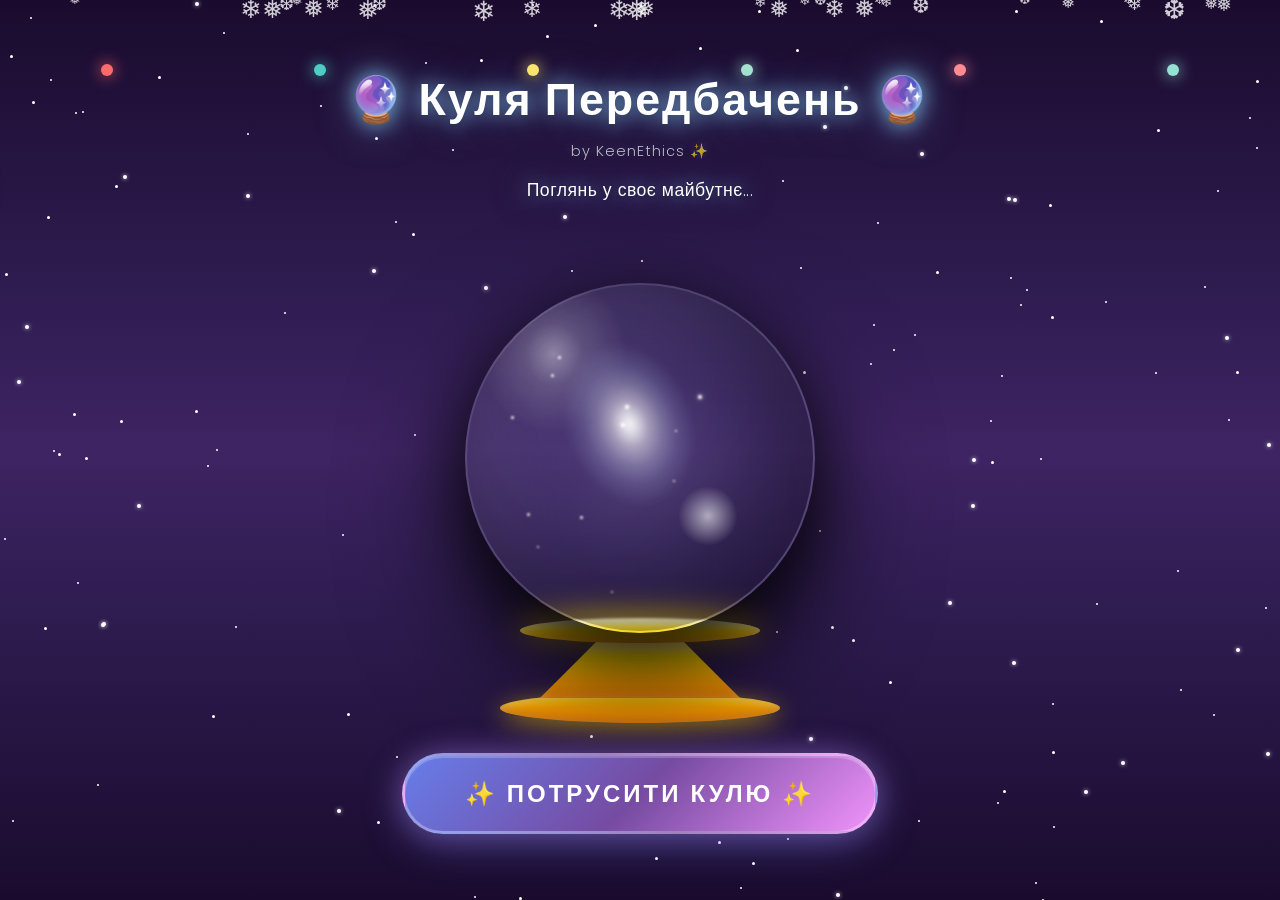
==== commit 6ddbdf91: "done" ====
--- a/index.html
+++ b/index.html
@@ -23,7 +23,8 @@
             align-items: center;
             padding: 20px;
             position: relative;
-            overflow: hidden;
+            overflow-y: auto;
+            overflow-x: hidden;
         }
 
         /* Зоряне небо */
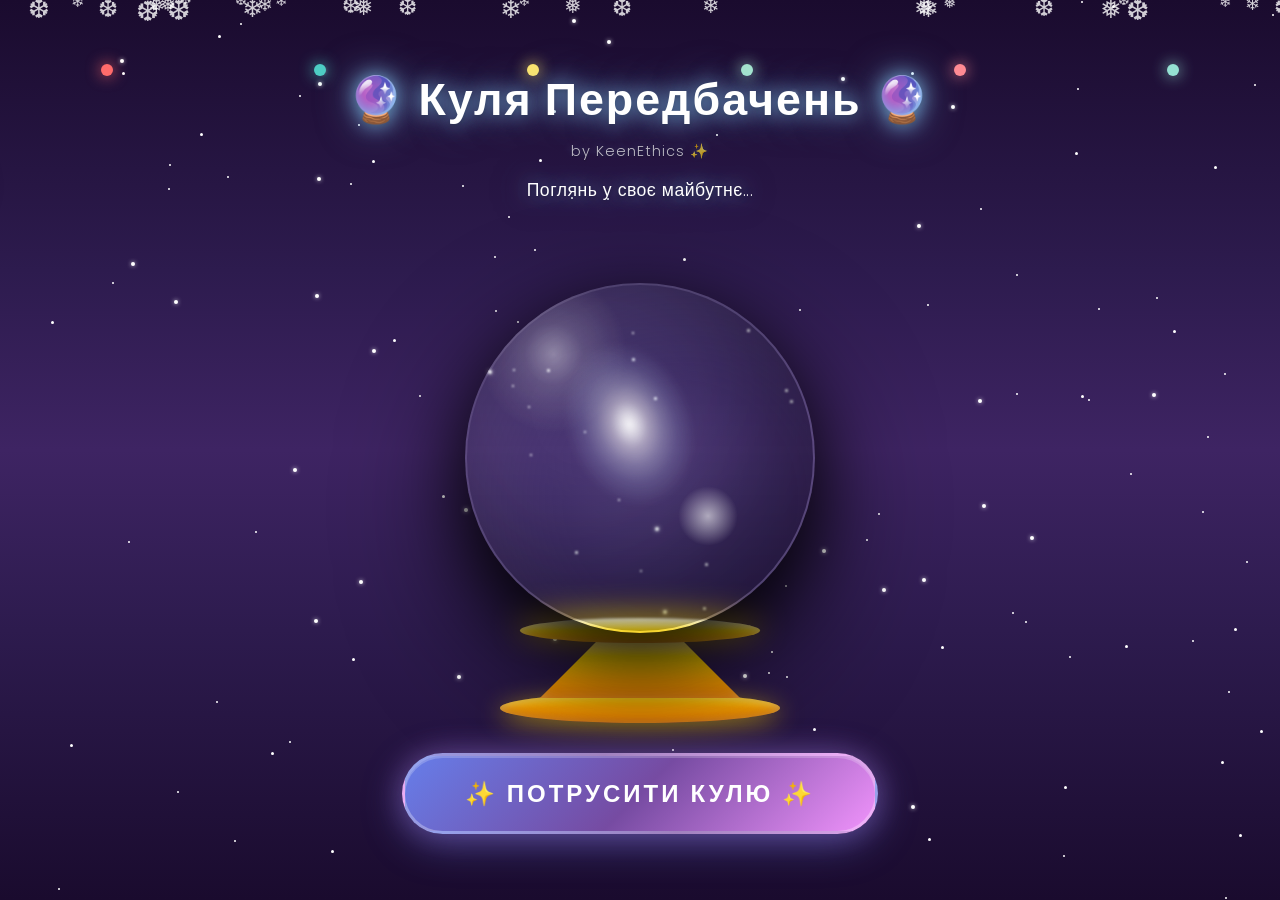
==== commit 50c8ea1d: "done" ====
--- a/index.html
+++ b/index.html
@@ -1,1595 +1,1707 @@
 <!DOCTYPE html>
 <html lang="uk">
-<head>
-    <meta charset="UTF-8">
-    <meta name="viewport" content="width=device-width, initial-scale=1.0">
-    <title>Куля Передбачень</title>
-    <link rel="preconnect" href="https://fonts.googleapis.com">
-    <link rel="preconnect" href="https://fonts.gstatic.com" crossorigin>
-    <link href="https://fonts.googleapis.com/css2?family=Poppins:wght@400;600;700&display=swap" rel="stylesheet">
-    <style>
-        * {
-            margin: 0;
-            padding: 0;
-            box-sizing: border-box;
-        }
-
-        body {
-            font-family: 'Poppins', sans-serif;
-            background: linear-gradient(180deg, #1a0b2e 0%, #2d1b4e 30%, #3e2463 50%, #2d1b4e 70%, #1a0b2e 100%);
-            min-height: 100vh;
-            display: flex;
-            justify-content: center;
-            align-items: center;
-            padding: 20px;
-            position: relative;
-            overflow-y: auto;
-            overflow-x: hidden;
-        }
-
-        /* Зоряне небо */
-        .starry-sky {
-            position: fixed;
-            top: 0;
-            left: 0;
-            width: 100%;
-            height: 100%;
-            z-index: 1;
-        }
-
-        .star {
-            position: absolute;
-            background: white;
-            border-radius: 50%;
-            animation: twinkle 3s infinite;
-        }
-
-        .star.small {
-            width: 2px;
-            height: 2px;
-        }
-
-        .star.medium {
-            width: 3px;
-            height: 3px;
-        }
-
-        .star.large {
-            width: 4px;
-            height: 4px;
-            box-shadow: 0 0 4px rgba(255, 255, 255, 0.8);
-        }
-
-        @keyframes twinkle {
-            0%, 100% { opacity: 0.3; }
-            50% { opacity: 1; }
-        }
-
-        /* Сніжинки */
-        .snowflake {
-            position: absolute;
-            top: -10px;
-            color: rgba(255, 255, 255, 0.8);
-            font-size: 1.5em;
-            animation: fall linear infinite;
-            z-index: 2;
-        }
-
-        @keyframes fall {
-            0% {
-                transform: translateY(0) rotate(0deg);
-                opacity: 1;
-            }
-            100% {
-                transform: translateY(100vh) rotate(360deg);
-                opacity: 0.3;
-            }
-        }
-
-        /* Санта на оленях */
-        .santa-sleigh {
-            position: fixed;
-            top: 15%;
-            left: -300px;
-            width: 300px;
-            height: 150px;
-            z-index: 50;
-            animation: santaFly 25s linear infinite;
-            filter: drop-shadow(0 5px 15px rgba(0, 0, 0, 0.5));
-        }
-
-        @keyframes santaFly {
-            0% {
-                left: -300px;
-                top: 15%;
-            }
-            25% {
-                top: 25%;
-            }
-            50% {
-                top: 20%;
-                left: 50%;
-            }
-            75% {
-                top: 10%;
-            }
-            100% {
-                left: calc(100% + 300px);
-                top: 15%;
-            }
-        }
-
-        /* Олень - базовий стиль */
-        .reindeer {
-            position: absolute;
-            top: 30px;
-            width: 80px;
-            height: 70px;
-            z-index: 8;
-            left: 190px;
-        }
-
-        .reindeer-body {
-            position: absolute;
-            left: 12px;
-            top: 12px;
-            width: 45px;
-            height: 32px;
-            background: linear-gradient(135deg, #8B4513 0%, #A0522D 50%, #8B4513 100%);
-            border-radius: 50% 50% 45% 45%;
-        }
-
-        .reindeer-head {
-            position: absolute;
-            left: 50px;
-            top: 4px;
-            width: 26px;
-            height: 26px;
-            background: linear-gradient(135deg, #A0522D 0%, #CD853F 50%, #A0522D 100%);
-            border-radius: 50%;
-            z-index: 2;
-        }
-
-        .reindeer-antler {
-            position: absolute;
-            width: 4px;
-            height: 18px;
-            background: #654321;
-            border-radius: 2px;
-        }
-
-        .reindeer-antler.left {
-            top: -15px;
-            left: 6px;
-            transform: rotate(-25deg);
-        }
-
-        .reindeer-antler.right {
-            top: -15px;
-            right: 6px;
-            transform: rotate(25deg);
-        }
-
-        .reindeer-antler::before,
-        .reindeer-antler::after {
-            content: '';
-            position: absolute;
-            width: 3px;
-            height: 10px;
-            background: #654321;
-            border-radius: 2px;
-            top: 3px;
-        }
-
-        .reindeer-antler.left::before {
-            left: -4px;
-            transform: rotate(-35deg);
-        }
-
-        .reindeer-antler.left::after {
-            right: -4px;
-            transform: rotate(35deg);
-        }
-
-        .reindeer-antler.right::before {
-            left: -4px;
-            transform: rotate(-35deg);
-        }
-
-        .reindeer-antler.right::after {
-            right: -4px;
-            transform: rotate(35deg);
-        }
-
-        .reindeer-nose {
-            position: absolute;
-            right: -3px;
-            top: 50%;
-            transform: translateY(-50%);
-            width: 8px;
-            height: 8px;
-            background: #ff3333;
-            border-radius: 50%;
-            box-shadow: 0 0 15px rgba(255, 51, 51, 1);
-            animation: noseGlow 1s infinite alternate;
-            z-index: 3;
-        }
-
-        @keyframes noseGlow {
-            0% { 
-                box-shadow: 0 0 15px rgba(255, 51, 51, 1);
-                background: #ff3333;
-            }
-            100% { 
-                box-shadow: 0 0 25px rgba(255, 51, 51, 1), 0 0 35px rgba(255, 100, 100, 0.5);
-                background: #ff5555;
-            }
-        }
-
-        .reindeer-ear {
-            position: absolute;
-            width: 8px;
-            height: 12px;
-            background: #A0522D;
-            border-radius: 50% 50% 0 0;
-            top: 2px;
-        }
-
-        .reindeer-ear.left {
-            left: 8px;
-            transform: rotate(-15deg);
-        }
-
-        .reindeer-ear.right {
-            right: 8px;
-            transform: rotate(15deg);
-        }
-
-        .reindeer-leg {
-            position: absolute;
-            width: 5px;
-            height: 20px;
-            background: linear-gradient(180deg, #8B4513 0%, #654321 100%);
-            border-radius: 3px;
-            bottom: 0;
-        }
-
-        .reindeer-leg.front-left { 
-            left: 18px;
-            top: 40px;
-            z-index: -1;
-        }
-        .reindeer-leg.front-right { 
-            left: 28px;
-            top: 40px;
-            z-index: -1;
-        }
-        .reindeer-leg.back-left { 
-            left: 40px;
-            top: 40px;
-            z-index: -1;
-        }
-        .reindeer-leg.back-right { 
-            left: 50px;
-            top: 35px;
-            z-index: -1;
-            height: 25px;
-        }
-
-        .reindeer-tail {
-            position: absolute;
-            left: 5px;
-            top: 18px;
-            width: 12px;
-            height: 16px;
-            background: #654321;
-            border-radius: 50%;
-        }
-
-        /* Мотузка упряжки */
-        .harness {
-            position: absolute;
-            height: 2px;
-            background: linear-gradient(90deg, #8B4513 0%, #654321 50%, #8B4513 100%);
-            top: 50px;
-            z-index: 7;
-            left: 165px;
-            width: 35px;
-        }
-
-        /* Сани - ПОПЕРЕДУ */
-        .sleigh {
-            position: absolute;
-            left: 0;
-            top: 45px;
-            width: 180px;
-            height: 80px;
-            z-index: 15;
-        }
-
-        .sleigh-runner {
-            position: absolute;
-            bottom: 0;
-            width: 100%;
-            height: 10px;
-            background: linear-gradient(90deg, 
-                #FFD700 0%, 
-                #FFA500 20%, 
-                #FFD700 40%, 
-                #FFA500 60%, 
-                #FFD700 80%, 
-                #FFA500 100%);
-            border-radius: 50px;
-            box-shadow: 
-                0 0 10px rgba(255, 215, 0, 0.8),
-                0 3px 8px rgba(0, 0, 0, 0.4);
-        }
-
-        .sleigh-runner::before {
-            content: '';
-            position: absolute;
-            left: 0;
-            top: -3px;
-            width: 25%;
-            height: 100%;
-            background: rgba(255, 255, 255, 0.4);
-            border-radius: 50px;
-            filter: blur(3px);
-        }
-
-        .sleigh-base {
-            position: absolute;
-            bottom: 12px;
-            left: 5%;
-            width: 90%;
-            height: 45px;
-            background: linear-gradient(135deg, 
-                #c62828 0%, 
-                #e53935 30%, 
-                #d32f2f 50%,
-                #e53935 70%,
-                #c62828 100%);
-            border-radius: 25px 25px 8px 8px;
-            box-shadow: 
-                inset 0 3px 8px rgba(255, 255, 255, 0.3),
-                inset 0 -3px 8px rgba(0, 0, 0, 0.4),
-                0 5px 15px rgba(0, 0, 0, 0.3);
-        }
-
-        .sleigh-base::before {
-            content: '';
-            position: absolute;
-            top: 10%;
-            left: 10%;
-            width: 80%;
-            height: 30%;
-            background: linear-gradient(90deg, 
-                transparent 0%, 
-                rgba(255, 255, 255, 0.3) 50%, 
-                transparent 100%);
-            border-radius: 50%;
-            filter: blur(2px);
-        }
-
-        .sleigh-back {
-            position: absolute;
-            top: 8px;
-            left: 15px;
-            width: 30px;
-            height: 50px;
-            background: linear-gradient(135deg, #c62828 0%, #e53935 50%, #d32f2f 100%);
-            border-radius: 18px 18px 0 0;
-            box-shadow: inset 2px 2px 5px rgba(255, 255, 255, 0.2);
-        }
-
-        /* Санта */
-        .santa {
-            position: absolute;
-            left: 45px;
-            top: -15px;
-            width: 80px;
-            height: 90px;
-            z-index: 5;
-        }
-
-        .santa-body {
-            position: absolute;
-            bottom: 12px;
-            left: 15px;
-            width: 50px;
-            height: 45px;
-            background: linear-gradient(135deg, 
-                #c62828 0%, 
-                #e53935 40%, 
-                #d32f2f 60%,
-                #c62828 100%);
-            border-radius: 15px;
-            box-shadow: 
-                inset 0 3px 8px rgba(255, 255, 255, 0.3),
-                inset 0 -3px 8px rgba(0, 0, 0, 0.4),
-                0 3px 10px rgba(0, 0, 0, 0.3);
-        }
-
-        .santa-body::before {
-            content: '';
-            position: absolute;
-            top: 15%;
-            left: 10%;
-            width: 30%;
-            height: 50%;
-            background: linear-gradient(135deg, transparent, rgba(255, 255, 255, 0.2));
-            border-radius: 50%;
-            filter: blur(3px);
-        }
-
-        .santa-head {
-            position: absolute;
-            top: 15px;
-            left: 18px;
-            width: 42px;
-            height: 42px;
-            background: radial-gradient(circle at 30% 30%, #FFE4C4, #FFDAB9);
-            border-radius: 50%;
-            box-shadow: 
-                0 3px 8px rgba(0, 0, 0, 0.3),
-                inset -2px -2px 5px rgba(0, 0, 0, 0.1);
-        }
-
-        .santa-eye {
-            position: absolute;
-            width: 5px;
-            height: 5px;
-            background: #1a1a1a;
-            border-radius: 50%;
-            top: 38%;
-            box-shadow: 0 0 2px rgba(0, 0, 0, 0.5);
-        }
-
-        .santa-eye.left { left: 22%; }
-        .santa-eye.right { right: 22%; }
-
-        .santa-eye::after {
-            content: '';
-            position: absolute;
-            top: 1px;
-            left: 1px;
-            width: 2px;
-            height: 2px;
-            background: white;
-            border-radius: 50%;
-        }
-
-        /* Посмішка Санти */
-        .santa-smile {
-            position: absolute;
-            top: 65%;
-            left: 50%;
-            transform: translateX(-50%);
-            width: 18px;
-            height: 9px;
-            border: 2px solid #8B0000;
-            border-top: none;
-            border-radius: 0 0 12px 12px;
-            background: transparent;
-        }
-
-        .santa-smile::before {
-            content: '';
-            position: absolute;
-            bottom: -2px;
-            left: 50%;
-            transform: translateX(-50%);
-            width: 8px;
-            height: 4px;
-            background: #FF6B6B;
-            border-radius: 0 0 50% 50%;
-        }
-
-        .santa-hat {
-            position: absolute;
-            top: -5px;
-            left: 15px;
-            width: 45px;
-            height: 36px;
-            background: linear-gradient(135deg, 
-                #c62828 0%, 
-                #e53935 40%, 
-                #d32f2f 60%,
-                #c62828 100%);
-            border-radius: 50% 50% 0 0;
-            transform: rotate(-10deg);
-            box-shadow: 
-                0 3px 8px rgba(0, 0, 0, 0.4),
-                inset 1px 1px 5px rgba(255, 255, 255, 0.2);
-        }
-
-        .santa-hat::before {
-            content: '';
-            position: absolute;
-            bottom: 0;
-            left: 0;
-            width: 100%;
-            height: 8px;
-            background: white;
-            border-radius: 4px;
-            box-shadow: 
-                0 1px 3px rgba(0, 0, 0, 0.2),
-                inset 0 1px 2px rgba(0, 0, 0, 0.1);
-        }
-
-        .santa-hat::after {
-            content: '';
-            position: absolute;
-            top: -8px;
-            right: -4px;
-            width: 18px;
-            height: 18px;
-            background: radial-gradient(circle, white, #f0f0f0);
-            border-radius: 50%;
-            box-shadow: 
-                0 0 12px rgba(255, 255, 255, 0.9),
-                0 2px 5px rgba(0, 0, 0, 0.2);
-        }
-
-        .santa-beard {
-            position: absolute;
-            bottom: -8px;
-            left: 50%;
-            transform: translateX(-50%);
-            width: 32px;
-            height: 16px;
-            background: radial-gradient(ellipse at top, white, #f8f8f8);
-            border-radius: 0 0 50% 50%;
-            box-shadow: 
-                0 2px 5px rgba(0, 0, 0, 0.1),
-                inset 0 2px 3px rgba(0, 0, 0, 0.05);
-        }
-
-        .santa-beard::before {
-            content: '';
-            position: absolute;
-            bottom: 0;
-            left: 50%;
-            transform: translateX(-50%);
-            width: 40%;
-            height: 30%;
-            background: rgba(0, 0, 0, 0.05);
-            border-radius: 50%;
-            filter: blur(2px);
-        }
-
-        .santa-mustache {
-            position: absolute;
-            top: 58%;
-            left: 50%;
-            transform: translateX(-50%);
-            width: 26px;
-            height: 10px;
-            background: white;
-            border-radius: 50% 50% 0 0;
-            box-shadow: 0 1px 3px rgba(0, 0, 0, 0.1);
-        }
-
-        .santa-mustache::before,
-        .santa-mustache::after {
-            content: '';
-            position: absolute;
-            top: 0;
-            width: 8px;
-            height: 8px;
-            background: white;
-            border-radius: 50%;
-        }
-
-        .santa-mustache::before {
-            left: -4px;
-        }
-
-        .santa-mustache::after {
-            right: -4px;
-        }
-
-        .santa-belt {
-            position: absolute;
-            top: 55%;
-            left: 0;
-            width: 100%;
-            height: 12px;
-            background: linear-gradient(180deg, #0a0a0a 0%, #1a1a1a 50%, #0a0a0a 100%);
-            box-shadow: 
-                inset 0 2px 4px rgba(0, 0, 0, 0.6),
-                0 1px 0 rgba(255, 255, 255, 0.1),
-                0 -1px 0 rgba(255, 255, 255, 0.05);
-        }
-
-        .santa-belt::after {
-            content: '';
-            position: absolute;
-            left: 50%;
-            transform: translateX(-50%);
-            width: 16px;
-            height: 16px;
-            background: linear-gradient(135deg, #FFD700 0%, #FFC700 50%, #FFD700 100%);
-            border: 2.5px solid #8B6914;
-            border-radius: 3px;
-            top: -2px;
-            box-shadow: 
-                0 0 10px rgba(255, 215, 0, 0.9),
-                inset 1px 1px 3px rgba(255, 255, 255, 0.6),
-                inset -1px -1px 3px rgba(0, 0, 0, 0.3);
-        }
-
-        .santa-arm {
-            position: absolute;
-            width: 16px;
-            height: 35px;
-            background: linear-gradient(180deg, 
-                #c62828 0%, 
-                #d32f2f 50%,
-                #c62828 100%);
-            border-radius: 8px;
-            top: 22px;
-            box-shadow: 
-                inset 1px 1px 3px rgba(255, 255, 255, 0.2),
-                2px 2px 5px rgba(0, 0, 0, 0.3);
-        }
-
-        .santa-arm.left {
-            left: 62px;
-            top: 37px;
-            transform: rotate(-38deg);
-        }
-
-        .santa-arm.right {
-            right: 62px;
-            transform: rotate(15deg);
-            top: 37px;
-            z-index: -1;
-        }
-
-        .santa-hand {
-            position: absolute;
-            bottom: -7px;
-            left: 50%;
-            transform: translateX(-50%);
-            width: 12px;
-            height: 12px;
-            background: radial-gradient(circle at 30% 30%, #FFE4C4, #FFDAB9);
-            border-radius: 50%;
-            box-shadow: 
-                0 2px 4px rgba(0, 0, 0, 0.3),
-                inset -1px -1px 2px rgba(0, 0, 0, 0.1);
-        }
-
-        /* Мішок з подарунками */
-        .gift-bag {
-            position: absolute;
-            right: 20px;
-            top: 8px;
-            width: 45px;
-            height: 50px;
-            background: linear-gradient(135deg, #6d4c41 0%, #8d6e63 40%, #6d4c41 100%);
-            border-radius: 0 0 50% 50%;
-            box-shadow: 
-                inset -3px -3px 8px rgba(0, 0, 0, 0.4),
-                inset 3px 3px 8px rgba(255, 255, 255, 0.1);
-        }
-
-        .gift-bag::before {
-            content: '';
-            position: absolute;
-            top: -10px;
-            left: 50%;
-            transform: translateX(-50%);
-            width: 32px;
-            height: 18px;
-            background: linear-gradient(135deg, #d32f2f 0%, #e53935 100%);
-            border-radius: 8px;
-            box-shadow: 0 2px 5px rgba(0, 0, 0, 0.3);
-        }
-
-        .gift-bag::after {
-            content: '🎁';
-            position: absolute;
-            top: 50%;
-            left: 50%;
-            transform: translate(-50%, -50%);
-            font-size: 1.2em;
-        }
-
-        /* Зірки від саней */
-        .sleigh-sparkle {
-            position: absolute;
-            width: 4px;
-            height: 4px;
-            background: white;
-            border-radius: 50%;
-            animation: sparkle 1s infinite;
-        }
-
-        .sleigh-sparkle:nth-child(1) {
-            top: 10px;
-            left: -20px;
-            animation-delay: 0s;
-        }
-
-        .sleigh-sparkle:nth-child(2) {
-            top: 30px;
-            left: -15px;
-            animation-delay: 0.3s;
-        }
-
-        .sleigh-sparkle:nth-child(3) {
-            top: 50px;
-            left: -25px;
-            animation-delay: 0.6s;
-        }
-
-        @keyframes sparkle {
-            0%, 100% { 
-                opacity: 0;
-                transform: scale(0);
-            }
-            50% { 
-                opacity: 1;
-                transform: scale(1.5);
-            }
-        }
-
-        /* Новорічні вогники */
-        .fairy-lights {
-            position: fixed;
-            top: 20px;
-            left: 0;
-            width: 100%;
-            height: 100px;
-            z-index: 3;
-            display: flex;
-            justify-content: space-around;
-            align-items: center;
-        }
-
-        .light {
-            width: 12px;
-            height: 12px;
-            border-radius: 50%;
-            animation: lightGlow 2s infinite ease-in-out;
-            box-shadow: 0 0 15px currentColor;
-        }
-
-        .light:nth-child(1) { background: #ff6b6b; color: #ff6b6b; animation-delay: 0s; }
-        .light:nth-child(2) { background: #4ecdc4; color: #4ecdc4; animation-delay: 0.3s; }
-        .light:nth-child(3) { background: #ffe66d; color: #ffe66d; animation-delay: 0.6s; }
-        .light:nth-child(4) { background: #a8e6cf; color: #a8e6cf; animation-delay: 0.9s; }
-        .light:nth-child(5) { background: #ff8b94; color: #ff8b94; animation-delay: 1.2s; }
-        .light:nth-child(6) { background: #95e1d3; color: #95e1d3; animation-delay: 1.5s; }
-
-        @keyframes lightGlow {
-            0%, 100% { 
-                opacity: 0.4; 
-                transform: scale(1);
-            }
-            50% { 
-                opacity: 1; 
-                transform: scale(1.3);
-            }
-        }
-
-        .instruction {
-            color: #FFFFFF;
-            font-family: 'Poppins', sans-serif;
-            font-size: 1.1em;
-            font-weight: 300;
-            margin-bottom: 20px;
-            letter-spacing: 0.5px;
-            text-shadow: 
-                0 0 20px rgba(135, 206, 250, 0.8),
-                0 0 40px rgba(135, 206, 250, 0.5),
-                0 2px 4px rgba(0, 0, 0, 0.3);
-        }
-
-        .footer {
-            position: fixed;
-            bottom: 20px;
-            left: 50%;
-            transform: translateX(-50%);
-            color: rgba(255, 255, 255, 0.7);
-            font-family: 'Poppins', sans-serif;
-            font-size: 0.9em;
-            font-weight: 300;
-            letter-spacing: 1px;
-            text-shadow: 
-                0 0 8px rgba(135, 206, 250, 0.3),
-                0 1px 2px rgba(0, 0, 0, 0.3);
-            z-index: 100;
-        }
-
-        .container {
-            position: relative;
-            z-index: 10;
-            text-align: center;
-            max-width: 800px;
-            width: 100%;
-        }
-
-        h1 {
-            color: #FFFFFF;
-            font-family: 'Poppins', sans-serif;
-            font-size: 2.8em;
-            font-weight: 700;
-            margin-bottom: 8px;
-            letter-spacing: 2px;
-            text-shadow: 
-                0 0 20px rgba(135, 206, 250, 0.8),
-                0 0 40px rgba(135, 206, 250, 0.5),
-                0 2px 4px rgba(0, 0, 0, 0.3);
-            animation: titleShine 3s infinite alternate;
-        }
-
-        @keyframes titleShine {
-            0% { 
-                text-shadow: 
-                    0 0 20px rgba(135, 206, 250, 0.8),
-                    0 0 40px rgba(135, 206, 250, 0.5),
-                    0 2px 4px rgba(0, 0, 0, 0.3);
-            }
-            100% { 
-                text-shadow: 
-                    0 0 30px rgba(135, 206, 250, 1),
-                    0 0 60px rgba(135, 206, 250, 0.7),
-                    0 2px 6px rgba(0, 0, 0, 0.4);
-            }
-        }
-
-        .subtitle {
-            color: rgba(255, 255, 255, 0.7);
-            font-family: 'Poppins', sans-serif;
-            font-size: 0.9em;
-            font-weight: 300;
-            margin-bottom: 15px;
-            letter-spacing: 1px;
-            text-shadow: 
-                0 0 8px rgba(135, 206, 250, 0.3),
-                0 1px 2px rgba(0, 0, 0, 0.3);
-        }
-
-        /* Куля */
-        .crystal-ball-container {
-            position: relative;
-            width: 420px;
-            height: 500px;
-            margin: 0 auto 30px;
-            perspective: 1500px;
-        }
-
-        /* Підставка */
-        .crystal-stand {
-            position: absolute;
-            bottom: 0;
-            left: 50%;
-            transform: translateX(-50%);
-            width: 280px;
-            height: 100px;
-            z-index: 5;
-        }
-
-        .stand-base {
-            position: absolute;
-            bottom: 0;
-            width: 100%;
-            height: 30px;
-            background: linear-gradient(to bottom,
-                #FFD700 0%,
-                #FFA500 50%,
-                #FF8C00 100%);
-            border-radius: 50%;
-            box-shadow: 
-                0 5px 25px rgba(255, 215, 0, 0.6),
-                inset 0 -3px 10px rgba(139, 69, 19, 0.4),
-                inset 0 2px 8px rgba(255, 250, 205, 0.5);
-        }
-
-        .stand-pillar {
-            position: absolute;
-            bottom: 25px;
-            left: 50%;
-            transform: translateX(-50%);
-            width: 200px;
-            height: 60px;
-            background: linear-gradient(to bottom,
-                #FFE4B5 0%,
-                #FFD700 30%,
-                #FFA500 70%,
-                #FF8C00 100%);
-            clip-path: polygon(30% 0%, 70% 0%, 100% 100%, 0% 100%);
-            box-shadow: 
-                inset 0 5px 15px rgba(255, 250, 205, 0.4),
-                inset 0 -5px 15px rgba(139, 69, 19, 0.3);
-        }
-
-        .stand-top {
-            position: absolute;
-            bottom: 80px;
-            left: 50%;
-            transform: translateX(-50%);
-            width: 240px;
-            height: 25px;
-            background: linear-gradient(to bottom,
-                #FFFACD 0%,
-                #FFD700 50%,
-                #FFA500 100%);
-            border-radius: 50%;
-            box-shadow: 
-                0 -5px 30px rgba(255, 215, 0, 0.8),
-                inset 0 3px 10px rgba(255, 255, 255, 0.4),
-                inset 0 -3px 10px rgba(139, 69, 19, 0.3);
-        }
-
-        /* Велика прозора куля */
-        .crystal-ball {
-            position: absolute;
-            top: 60px;
-            left: 50%;
-            transform: translateX(-50%);
-            width: 350px;
-            height: 350px;
-            background: 
-                radial-gradient(ellipse at 25% 20%, 
-                    rgba(255, 255, 255, 0.4) 0%,
-                    rgba(255, 255, 255, 0.15) 8%,
-                    transparent 20%),
-                radial-gradient(circle at 50% 50%, 
-                    rgba(200, 220, 255, 0.15) 0%,
-                    rgba(150, 180, 230, 0.1) 40%,
-                    rgba(100, 140, 200, 0.05) 70%,
-                    transparent 100%);
-            border-radius: 50%;
-            border: 2px solid rgba(255, 255, 255, 0.15);
-            box-shadow: 
-                0 50px 120px rgba(0, 0, 0, 0.8),
-                0 20px 60px rgba(0, 0, 0, 0.6),
-                inset -50px -50px 100px rgba(0, 0, 0, 0.3),
-                inset 40px 40px 80px rgba(255, 255, 255, 0.08);
-            backdrop-filter: blur(1px);
-            z-index: 10;
-            transition: transform 0.3s ease;
-        }
-
-        /* Основний блиск */
-        .main-highlight {
-            position: absolute;
-            top: 50px;
-            left: 80px;
-            width: 180px;
-            height: 220px;
-            background: radial-gradient(ellipse 90px 120px at 50% 40%,
-                rgba(255, 255, 255, 0.95) 0%,
-                rgba(255, 255, 255, 0.8) 8%,
-                rgba(255, 255, 255, 0.5) 20%,
-                rgba(230, 240, 255, 0.3) 35%,
-                rgba(200, 220, 255, 0.15) 50%,
-                transparent 70%);
-            border-radius: 50%;
-            pointer-events: none;
-            filter: blur(2px);
-            transform: rotate(-20deg);
-        }
-
-        .secondary-highlight {
-            position: absolute;
-            bottom: 80px;
-            right: 70px;
-            width: 70px;
-            height: 70px;
-            background: radial-gradient(circle,
-                rgba(255, 255, 255, 0.6) 0%,
-                rgba(255, 255, 255, 0.3) 30%,
-                transparent 60%);
-            border-radius: 50%;
-            pointer-events: none;
-        }
-
-        /* Туман всередині кулі */
-        .fog-container {
-            position: absolute;
-            top: 50%;
-            left: 50%;
-            transform: translate(-50%, -50%);
-            width: 85%;
-            height: 85%;
-            border-radius: 50%;
-            overflow: hidden;
-            opacity: 0;
-            transition: opacity 0.5s ease;
-        }
-
-        .fog-container.active {
-            opacity: 1;
-        }
-
-        /* Святкові частинки замість туману */
-        .fog-layer {
-            position: absolute;
-            width: 100%;
-            height: 100%;
-            top: 0;
-            left: 0;
-        }
-
-        /* Перша частинка - Кола що розходяться */
-        .fog-layer:nth-child(1) {
-            animation: ripples 2s ease-out infinite;
-        }
-
-        .fog-layer:nth-child(1)::before {
-            content: '';
-            position: absolute;
-            top: 50%;
-            left: 50%;
-            transform: translate(-50%, -50%);
-            width: 20px;
-            height: 20px;
-            border: 3px solid rgba(138, 43, 226, 0.8);
-            border-radius: 50%;
-            box-shadow: 0 0 20px rgba(138, 43, 226, 0.6);
-            animation: expandRing 2s ease-out infinite;
-        }
-
-        .fog-layer:nth-child(1)::after {
-            content: '';
-            position: absolute;
-            top: 50%;
-            left: 50%;
-            transform: translate(-50%, -50%);
-            width: 20px;
-            height: 20px;
-            border: 3px solid rgba(255, 105, 180, 0.8);
-            border-radius: 50%;
-            box-shadow: 0 0 20px rgba(255, 105, 180, 0.6);
-            animation: expandRing 2s ease-out infinite 1s;
-        }
-
-        @keyframes expandRing {
-            0% {
-                width: 20px;
-                height: 20px;
-                opacity: 1;
-            }
-            100% {
-                width: 200px;
-                height: 200px;
-                opacity: 0;
-            }
-        }
-
-        /* Друга частинка - Променеве світло */
-        .fog-layer:nth-child(2) {
-            animation: rotateRays 4s linear infinite;
-        }
-
-        .fog-layer:nth-child(2)::before,
-        .fog-layer:nth-child(2)::after {
-            content: '';
-            position: absolute;
-            top: 50%;
-            left: 50%;
-            transform-origin: center;
-            width: 2px;
-            height: 100%;
-            background: linear-gradient(
-                to bottom,
-                transparent 0%,
-                rgba(255, 215, 0, 0.8) 45%,
-                rgba(255, 215, 0, 1) 50%,
-                rgba(255, 215, 0, 0.8) 55%,
-                transparent 100%
-            );
-            box-shadow: 0 0 15px rgba(255, 215, 0, 0.8);
-        }
-
-        .fog-layer:nth-child(2)::before {
-            transform: translate(-50%, -50%) rotate(0deg);
-        }
-
-        .fog-layer:nth-child(2)::after {
-            transform: translate(-50%, -50%) rotate(90deg);
-        }
-
-        @keyframes rotateRays {
-            0% {
-                transform: rotate(0deg);
-            }
-            100% {
-                transform: rotate(360deg);
-            }
-        }
-
-        /* Третя частинка - Магічні спіралі */
-        .fog-layer:nth-child(3) {
-            animation: spiralSpin 3s linear infinite;
-        }
-
-        .fog-layer:nth-child(3)::before {
-            content: '✨';
-            position: absolute;
-            font-size: 1.5em;
-            color: rgba(138, 43, 226, 0.9);
-            text-shadow: 0 0 15px rgba(138, 43, 226, 1);
-            animation: spiralOrbit 3s linear infinite;
-            transform-origin: 50% 50%;
-        }
-
-        .fog-layer:nth-child(3)::after {
-            content: '⭐';
-            position: absolute;
-            font-size: 1.5em;
-            color: rgba(255, 215, 0, 0.9);
-            text-shadow: 0 0 15px rgba(255, 215, 0, 1);
-            animation: spiralOrbit 3s linear infinite reverse;
-            transform-origin: 50% 50%;
-        }
-
-        @keyframes spiralOrbit {
-            0% {
-                top: 50%;
-                left: 50%;
-                transform: translate(-50%, -50%) rotate(0deg) translateX(0px);
-                opacity: 0;
-            }
-            20% {
-                opacity: 1;
-            }
-            80% {
-                opacity: 1;
-            }
-            100% {
-                top: 50%;
-                left: 50%;
-                transform: translate(-50%, -50%) rotate(360deg) translateX(80px);
-                opacity: 0;
-            }
-        }
-
-        @keyframes spiralSpin {
-            0% {
-                transform: rotate(0deg);
-            }
-            100% {
-                transform: rotate(360deg);
-            }
-        }
-
-        /* Розсіювання - плавне зникнення */
-        .fog-container.clearing .fog-layer {
-            animation: particleFade 2s forwards;
-        }
-
-        @keyframes particleFade {
-            0% { 
-                opacity: 1;
-                transform: scale(1);
-            }
-            100% { 
-                opacity: 0;
-                filter: blur(60px);
-                transform: scale(1.5);
-            }
-        }
-
-        /* Передбачення */
-        .fortune-text {
-            position: absolute;
-            top: 50%;
-            left: 50%;
-            transform: translate(-50%, -50%);
-            width: 80%;
-            color: #FFFFFF;
-            font-family: 'Poppins', sans-serif;
-            font-size: 2.2em;
-            font-weight: 700;
-            text-align: center;
-            text-shadow: 
-                0 0 15px rgba(135, 206, 250, 1),
-                0 0 30px rgba(135, 206, 250, 0.8),
-                0 0 45px rgba(100, 149, 237, 0.6);
-            line-height: 1.3;
-            opacity: 0;
-            z-index: 15;
-            letter-spacing: 1px;
-        }
-
-        .fortune-text.show {
-            animation: fortuneAppear 2s forwards;
-        }
-
-        @keyframes fortuneAppear {
-            0% {
-                opacity: 0;
-                transform: translate(-50%, -50%) scale(0.8);
-            }
-            50% {
-                opacity: 0.7;
-            }
-            100% {
-                opacity: 1;
-                transform: translate(-50%, -50%) scale(1);
-            }
-        }
-
-        .fortune-text.glow {
-            animation: fortuneGlow 2s infinite alternate;
-        }
-
-        @keyframes fortuneGlow {
-            0% {
-                text-shadow: 
-                    0 0 15px rgba(135, 206, 250, 1),
-                    0 0 30px rgba(135, 206, 250, 0.8),
-                    0 0 45px rgba(100, 149, 237, 0.6);
-            }
-            100% {
-                text-shadow: 
-                    0 0 25px rgba(135, 206, 250, 1),
-                    0 0 50px rgba(135, 206, 250, 1),
-                    0 0 75px rgba(100, 149, 237, 0.8);
-            }
-        }
-
-        /* Анімація тряски */
-        .shake {
-            animation: shake 0.8s cubic-bezier(.36,.07,.19,.97) both;
-        }
-
-        @keyframes shake {
-            0%, 100% { 
-                transform: translateX(-50%) rotate(0deg); 
-            }
-            10%, 30%, 50%, 70%, 90% { 
-                transform: translateX(-53%) rotate(-3deg); 
-            }
-            20%, 40%, 60%, 80% { 
-                transform: translateX(-47%) rotate(3deg); 
-            }
-        }
-
-        /* Кнопка */
-        .fortune-button {
-            background: linear-gradient(135deg, #667eea 0%, #764ba2 50%, #f093fb 100%);
-            color: white;
-            border: 3px solid rgba(255, 255, 255, 0.3);
-            padding: 20px 60px;
-            font-size: 1.5em;
-            font-weight: 600;
-            font-family: 'Poppins', sans-serif;
-            border-radius: 50px;
-            cursor: pointer;
-            box-shadow: 
-                0 10px 40px rgba(102, 126, 234, 0.4),
-                0 0 30px rgba(240, 147, 251, 0.3),
-                inset 0 2px 0 rgba(255, 255, 255, 0.2);
-            transition: all 0.3s ease;
-            text-transform: uppercase;
-            letter-spacing: 3px;
-            position: relative;
-            overflow: hidden;
-        }
-
-        .fortune-button::before {
-            content: '';
-            position: absolute;
-            top: 50%;
-            left: 50%;
-            width: 0;
-            height: 0;
-            background: rgba(255, 255, 255, 0.2);
-            border-radius: 50%;
-            transform: translate(-50%, -50%);
-            transition: width 0.6s, height 0.6s;
-        }
-
-        .fortune-button:hover::before {
-            width: 300px;
-            height: 300px;
-        }
-
-        .fortune-button:hover {
-            transform: translateY(-4px);
-            box-shadow: 
-                0 15px 50px rgba(102, 126, 234, 0.6),
-                0 0 40px rgba(240, 147, 251, 0.5),
-                inset 0 2px 0 rgba(255, 255, 255, 0.3);
-            border-color: rgba(255, 255, 255, 0.5);
-        }
-
-        .fortune-button:active {
-            transform: translateY(-2px);
-        }
-
-        .fortune-button:disabled {
-            opacity: 0.5;
-            cursor: not-allowed;
-            transform: none;
-        }
-
-        @media (max-width: 768px) {
-            h1 {
-                font-size: 2.5em;
-            }
-            
-            .crystal-ball-container {
-                width: 350px;
-                height: 450px;
-            }
-
-            .crystal-ball {
-                width: 320px;
-                height: 320px;
-                top: 60px;
-            }
-
-            .fortune-text {
-                font-size: 1.3em;
-            }
-
-            .fairy-lights {
-                display: none;
-            }
-        }
-    </style>
-</head>
-<body>
-    <!-- Зоряне небо -->
-    <div class="starry-sky" id="starrySky"></div>
-    
-    <!-- Сніжинки -->
-    <div id="snowContainer"></div>
-    
-    <!-- Санта на оленях -->
-    <div class="santa-sleigh">
-        <!-- Сани ПОПЕРЕДУ -->
-        <div class="sleigh">
-            <div class="sleigh-runner"></div>
-            <div class="sleigh-base"></div>
-            <div class="sleigh-back"></div>
-            
-            <!-- Санта -->
-            <div class="santa">
-                <div class="santa-arm left">
-                    <div class="santa-hand"></div>
-                </div>
-                <div class="santa-body">
-                    <div class="santa-belt"></div>
-                </div>
-                <div class="santa-head">
-                    <div class="santa-eye left"></div>
-                    <div class="santa-eye right"></div>
-                    <div class="santa-smile"></div>
-                    <div class="santa-mustache"></div>
-                    <div class="santa-beard"></div>
-                </div>
-                <div class="santa-hat"></div>
-                <div class="santa-arm right">
-                    <div class="santa-hand"></div>
-                </div>
-            </div>
-            
-            <!-- Мішок з подарунками -->
-            <div class="gift-bag"></div>
-            
-            <!-- Іскри -->
-            <div class="sleigh-sparkle"></div>
-            <div class="sleigh-sparkle"></div>
-            <div class="sleigh-sparkle"></div>
-        </div>
-        
-        <!-- Мотузка упряжки -->
-        <div class="harness"></div>
-        
-        <!-- Один олень ПОЗАДУ -->
-        <div class="reindeer">
-            <div class="reindeer-tail"></div>
-            <div class="reindeer-body"></div>
-            <div class="reindeer-leg front-left"></div>
-            <div class="reindeer-leg front-right"></div>
-            <div class="reindeer-leg back-left"></div>
-            <div class="reindeer-leg back-right"></div>
-            <div class="reindeer-head">
-                <div class="reindeer-ear left"></div>
-                <div class="reindeer-ear right"></div>
-                <div class="reindeer-antler left"></div>
-                <div class="reindeer-antler right"></div>
-                <div class="reindeer-nose"></div>
-            </div>
-        </div>
-    </div>
-    
-    <!-- Новорічні вогники -->
-    <div class="fairy-lights">
-        <div class="light"></div>
-        <div class="light"></div>
-        <div class="light"></div>
-        <div class="light"></div>
-        <div class="light"></div>
-        <div class="light"></div>
-    </div>
-
-    <div class="container">
-        <h1>🔮 Куля Передбачень 🔮</h1>
-        <p class="subtitle">by KeenEthics ✨</p>
-        <p class="instruction">Поглянь у своє майбутнє...</p>
-        
-        <div class="crystal-ball-container">
-            <!-- Підставка -->
-            <div class="crystal-stand">
-                <div class="stand-base"></div>
-                <div class="stand-pillar"></div>
-                <div class="stand-top"></div>
-            </div>
-            
-            <!-- Куля -->
-            <div class="crystal-ball" id="crystalBall">
-                <div class="main-highlight"></div>
-                <div class="secondary-highlight"></div>
-                
-                <!-- Святкові частинки -->
-                <div class="fog-container" id="fogContainer">
-                    <div class="fog-layer"></div>
-                    <div class="fog-layer"></div>
-                    <div class="fog-layer"></div>
-                </div>
-                
-                <!-- Текст передбачення -->
-                <div class="fortune-text" id="fortuneText"></div>
-            </div>
-        </div>
-
-        <button class="fortune-button" id="fortuneBtn" onclick="shakeBall()">
-            ✨ Потрусити кулю ✨
-        </button>
-    </div>
-
-    <script>
-        // Можливі передбачення для sales team
-        const fortunes = [
-            "Вас запросять на весняне барбекю в офісі KeenEthics",
-            "Ви перевиконаєте всі KPI цього року",
-            "Лід, що зник, воскресне з х2 скоупом та бюджетом",
-            `Клієнт напише "ми закрили раунд, потрібно ще 5 девів"`,
-            "Бонус дозволить перестати дивитись на ціни в меню",
-            "CRM'ка буде заповнюватись сама",
-            "Pipeline буде завжди green",
-            "Partnership revenue подвоїться за квартал",
-            "Міжнародний партнер сам вийде на вас",
-            `Клієнт не попросить "як Uber, тільки дешевше"`,
-            `Клієнт не скаже "прикрутіть AI кудись"`,
-            "Контрактів буде так багато, що bench закінчиться"
-        ];
-
-        let isShaking = false;
-
-        // Створення зірок
-        function createStars() {
-            const sky = document.getElementById('starrySky');
-            const starCount = 150;
-            
-            for (let i = 0; i < starCount; i++) {
-                const star = document.createElement('div');
-                const size = Math.random();
-                
-                if (size > 0.8) {
-                    star.className = 'star large';
-                } else if (size > 0.5) {
-                    star.className = 'star medium';
-                } else {
-                    star.className = 'star small';
-                }
-                
-                star.style.left = Math.random() * 100 + '%';
-                star.style.top = Math.random() * 100 + '%';
-                star.style.animationDelay = Math.random() * 3 + 's';
-                sky.appendChild(star);
-            }
-        }
-
-        // Створення сніжинок
-        function createSnowflakes() {
-            const container = document.getElementById('snowContainer');
-            const snowflakeCount = 30;
-            const snowflakes = ['❄', '❅', '❆'];
-            
-            for (let i = 0; i < snowflakeCount; i++) {
-                const snowflake = document.createElement('div');
-                snowflake.className = 'snowflake';
-                snowflake.textContent = snowflakes[Math.floor(Math.random() * snowflakes.length)];
-                snowflake.style.left = Math.random() * 100 + '%';
-                snowflake.style.animationDuration = (Math.random() * 10 + 10) + 's';
-                snowflake.style.animationDelay = Math.random() * 5 + 's';
-                snowflake.style.fontSize = (Math.random() * 1 + 0.8) + 'em';
-                container.appendChild(snowflake);
-            }
-        }
-
-        function shakeBall() {
-            if (isShaking) return;
-            
-            isShaking = true;
-            const ball = document.getElementById('crystalBall');
-            const fogContainer = document.getElementById('fogContainer');
-            const fortuneText = document.getElementById('fortuneText');
-            const fortuneBtn = document.getElementById('fortuneBtn');
-            
-            fortuneBtn.disabled = true;
-            
-            // Ховаємо попереднє передбачення
-            fortuneText.classList.remove('show', 'glow');
-            fortuneText.style.opacity = '0';
-            
-            // Починаємо тряску
-            ball.classList.add('shake');
-            
-            setTimeout(() => {
-                ball.classList.remove('shake');
-                
-                // Показуємо густий туман
-                fogContainer.classList.add('active');
-                fogContainer.classList.remove('clearing');
-                
-                // Через 2 секунди починаємо розсіювати туман
-                setTimeout(() => {
-                    fogContainer.classList.add('clearing');
-                    
-                    // Вибираємо випадкове передбачення
-                    const randomFortune = fortunes[Math.floor(Math.random() * fortunes.length)];
-                    fortuneText.textContent = randomFortune;
-                    
-                    // Через 1.5 секунди показуємо текст
-                    setTimeout(() => {
-                        fortuneText.classList.add('show');
-
-                        // Через 2 секунди додаємо світіння
-                        setTimeout(() => {
-                            fortuneText.classList.add('glow');
-
-                            // Через 3 секунди туман повністю зникає і можна знову трясти
-                            setTimeout(() => {
-                                fogContainer.classList.remove('active', 'clearing');
-                                fortuneBtn.disabled = false;
-                                isShaking = false;
-                            }, 3000);
-                        }, 7000);
-                    }, 1500);
-                }, 2000);
-            }, 800);
-        }
-
-        // Підтримка клавіші Enter
-        document.addEventListener('keypress', (e) => {
-            if (e.key === 'Enter' && !isShaking) {
-                shakeBall();
-            }
-        });
-
-        // Ініціалізація
-        createStars();
-        createSnowflakes();
-
-        // Автоматичне відтворення музики
-        window.addEventListener('load', () => {
-            const audio = document.getElementById('backgroundMusic');
-            // Спроба автоматичного відтворення
-            audio.play().catch(err => {
-                console.log('Autoplay blocked, waiting for user interaction');
-                // Якщо автоплей заблоковано, музика запуститься при першому кліку
-                document.body.addEventListener('click', () => {
-                    audio.play();
-                }, { once: true });
-            });
-        });
-    </script>
-
-    <!-- Фонова музика Jingle Bells -->
-    <audio id="backgroundMusic" loop volume="0.5">
-        <source src="https://incompetech.com/music/royalty-free/mp3-royaltyfree/Jingle%20Bells.mp3" type="audio/mpeg">
-    </audio>
-</body>
+	<head>
+		<meta charset="UTF-8" />
+		<meta name="viewport" content="width=device-width, initial-scale=1.0" />
+		<title>Куля Передбачень</title>
+		<link rel="preconnect" href="https://fonts.googleapis.com" />
+		<link rel="preconnect" href="https://fonts.gstatic.com" crossorigin />
+		<link
+			href="https://fonts.googleapis.com/css2?family=Poppins:wght@400;600;700&display=swap"
+			rel="stylesheet"
+		/>
+		<style>
+			* {
+				margin: 0;
+				padding: 0;
+				box-sizing: border-box;
+			}
+
+			body {
+				font-family: 'Poppins', sans-serif;
+				background: linear-gradient(
+					180deg,
+					#1a0b2e 0%,
+					#2d1b4e 30%,
+					#3e2463 50%,
+					#2d1b4e 70%,
+					#1a0b2e 100%
+				);
+				min-height: 100vh;
+				display: flex;
+				justify-content: center;
+				align-items: center;
+				padding: 20px;
+				position: relative;
+				overflow-y: auto;
+				overflow-x: hidden;
+			}
+
+			/* Зоряне небо */
+			.starry-sky {
+				position: fixed;
+				top: 0;
+				left: 0;
+				width: 100%;
+				height: 100%;
+				z-index: 1;
+			}
+
+			.star {
+				position: absolute;
+				background: white;
+				border-radius: 50%;
+				animation: twinkle 3s infinite;
+			}
+
+			.star.small {
+				width: 2px;
+				height: 2px;
+			}
+
+			.star.medium {
+				width: 3px;
+				height: 3px;
+			}
+
+			.star.large {
+				width: 4px;
+				height: 4px;
+				box-shadow: 0 0 4px rgba(255, 255, 255, 0.8);
+			}
+
+			@keyframes twinkle {
+				0%,
+				100% {
+					opacity: 0.3;
+				}
+				50% {
+					opacity: 1;
+				}
+			}
+
+			/* Сніжинки */
+			.snowflake {
+				position: absolute;
+				top: -10px;
+				color: rgba(255, 255, 255, 0.8);
+				font-size: 1.5em;
+				animation: fall linear infinite;
+				z-index: 2;
+			}
+
+			@keyframes fall {
+				0% {
+					transform: translateY(0) rotate(0deg);
+					opacity: 1;
+				}
+				100% {
+					transform: translateY(100vh) rotate(360deg);
+					opacity: 0.3;
+				}
+			}
+
+			/* Санта на оленях */
+			.santa-sleigh {
+				position: fixed;
+				top: 15%;
+				left: -300px;
+				width: 300px;
+				height: 150px;
+				z-index: 50;
+				animation: santaFly 25s linear infinite;
+				filter: drop-shadow(0 5px 15px rgba(0, 0, 0, 0.5));
+			}
+
+			@keyframes santaFly {
+				0% {
+					left: -300px;
+					top: 15%;
+				}
+				25% {
+					top: 25%;
+				}
+				50% {
+					top: 20%;
+					left: 50%;
+				}
+				75% {
+					top: 10%;
+				}
+				100% {
+					left: calc(100% + 300px);
+					top: 15%;
+				}
+			}
+
+			/* Олень - базовий стиль */
+			.reindeer {
+				position: absolute;
+				top: 30px;
+				width: 80px;
+				height: 70px;
+				z-index: 8;
+				left: 190px;
+			}
+
+			.reindeer-body {
+				position: absolute;
+				left: 12px;
+				top: 12px;
+				width: 45px;
+				height: 32px;
+				background: linear-gradient(
+					135deg,
+					#8b4513 0%,
+					#a0522d 50%,
+					#8b4513 100%
+				);
+				border-radius: 50% 50% 45% 45%;
+			}
+
+			.reindeer-head {
+				position: absolute;
+				left: 50px;
+				top: 4px;
+				width: 26px;
+				height: 26px;
+				background: linear-gradient(
+					135deg,
+					#a0522d 0%,
+					#cd853f 50%,
+					#a0522d 100%
+				);
+				border-radius: 50%;
+				z-index: 2;
+			}
+
+			.reindeer-antler {
+				position: absolute;
+				width: 4px;
+				height: 18px;
+				background: #654321;
+				border-radius: 2px;
+			}
+
+			.reindeer-antler.left {
+				top: -15px;
+				left: 6px;
+				transform: rotate(-25deg);
+			}
+
+			.reindeer-antler.right {
+				top: -15px;
+				right: 6px;
+				transform: rotate(25deg);
+			}
+
+			.reindeer-antler::before,
+			.reindeer-antler::after {
+				content: '';
+				position: absolute;
+				width: 3px;
+				height: 10px;
+				background: #654321;
+				border-radius: 2px;
+				top: 3px;
+			}
+
+			.reindeer-antler.left::before {
+				left: -4px;
+				transform: rotate(-35deg);
+			}
+
+			.reindeer-antler.left::after {
+				right: -4px;
+				transform: rotate(35deg);
+			}
+
+			.reindeer-antler.right::before {
+				left: -4px;
+				transform: rotate(-35deg);
+			}
+
+			.reindeer-antler.right::after {
+				right: -4px;
+				transform: rotate(35deg);
+			}
+
+			.reindeer-nose {
+				position: absolute;
+				right: -3px;
+				top: 50%;
+				transform: translateY(-50%);
+				width: 8px;
+				height: 8px;
+				background: #ff3333;
+				border-radius: 50%;
+				box-shadow: 0 0 15px rgba(255, 51, 51, 1);
+				animation: noseGlow 1s infinite alternate;
+				z-index: 3;
+			}
+
+			@keyframes noseGlow {
+				0% {
+					box-shadow: 0 0 15px rgba(255, 51, 51, 1);
+					background: #ff3333;
+				}
+				100% {
+					box-shadow: 0 0 25px rgba(255, 51, 51, 1),
+						0 0 35px rgba(255, 100, 100, 0.5);
+					background: #ff5555;
+				}
+			}
+
+			.reindeer-ear {
+				position: absolute;
+				width: 8px;
+				height: 12px;
+				background: #a0522d;
+				border-radius: 50% 50% 0 0;
+				top: 2px;
+			}
+
+			.reindeer-ear.left {
+				left: 8px;
+				transform: rotate(-15deg);
+			}
+
+			.reindeer-ear.right {
+				right: 8px;
+				transform: rotate(15deg);
+			}
+
+			.reindeer-leg {
+				position: absolute;
+				width: 5px;
+				height: 20px;
+				background: linear-gradient(180deg, #8b4513 0%, #654321 100%);
+				border-radius: 3px;
+				bottom: 0;
+			}
+
+			.reindeer-leg.front-left {
+				left: 18px;
+				top: 40px;
+				z-index: -1;
+			}
+			.reindeer-leg.front-right {
+				left: 28px;
+				top: 40px;
+				z-index: -1;
+			}
+			.reindeer-leg.back-left {
+				left: 40px;
+				top: 40px;
+				z-index: -1;
+			}
+			.reindeer-leg.back-right {
+				left: 50px;
+				top: 35px;
+				z-index: -1;
+				height: 25px;
+			}
+
+			.reindeer-tail {
+				position: absolute;
+				left: 5px;
+				top: 18px;
+				width: 12px;
+				height: 16px;
+				background: #654321;
+				border-radius: 50%;
+			}
+
+			/* Мотузка упряжки */
+			.harness {
+				position: absolute;
+				height: 2px;
+				background: linear-gradient(
+					90deg,
+					#8b4513 0%,
+					#654321 50%,
+					#8b4513 100%
+				);
+				top: 50px;
+				z-index: 7;
+				left: 165px;
+				width: 35px;
+			}
+
+			/* Сани - ПОПЕРЕДУ */
+			.sleigh {
+				position: absolute;
+				left: 0;
+				top: 45px;
+				width: 180px;
+				height: 80px;
+				z-index: 15;
+			}
+
+			.sleigh-runner {
+				position: absolute;
+				bottom: 0;
+				width: 100%;
+				height: 10px;
+				background: linear-gradient(
+					90deg,
+					#ffd700 0%,
+					#ffa500 20%,
+					#ffd700 40%,
+					#ffa500 60%,
+					#ffd700 80%,
+					#ffa500 100%
+				);
+				border-radius: 50px;
+				box-shadow: 0 0 10px rgba(255, 215, 0, 0.8),
+					0 3px 8px rgba(0, 0, 0, 0.4);
+			}
+
+			.sleigh-runner::before {
+				content: '';
+				position: absolute;
+				left: 0;
+				top: -3px;
+				width: 25%;
+				height: 100%;
+				background: rgba(255, 255, 255, 0.4);
+				border-radius: 50px;
+				filter: blur(3px);
+			}
+
+			.sleigh-base {
+				position: absolute;
+				bottom: 12px;
+				left: 5%;
+				width: 90%;
+				height: 45px;
+				background: linear-gradient(
+					135deg,
+					#c62828 0%,
+					#e53935 30%,
+					#d32f2f 50%,
+					#e53935 70%,
+					#c62828 100%
+				);
+				border-radius: 25px 25px 8px 8px;
+				box-shadow: inset 0 3px 8px rgba(255, 255, 255, 0.3),
+					inset 0 -3px 8px rgba(0, 0, 0, 0.4), 0 5px 15px rgba(0, 0, 0, 0.3);
+			}
+
+			.sleigh-base::before {
+				content: '';
+				position: absolute;
+				top: 10%;
+				left: 10%;
+				width: 80%;
+				height: 30%;
+				background: linear-gradient(
+					90deg,
+					transparent 0%,
+					rgba(255, 255, 255, 0.3) 50%,
+					transparent 100%
+				);
+				border-radius: 50%;
+				filter: blur(2px);
+			}
+
+			.sleigh-back {
+				position: absolute;
+				top: 8px;
+				left: 15px;
+				width: 30px;
+				height: 50px;
+				background: linear-gradient(
+					135deg,
+					#c62828 0%,
+					#e53935 50%,
+					#d32f2f 100%
+				);
+				border-radius: 18px 18px 0 0;
+				box-shadow: inset 2px 2px 5px rgba(255, 255, 255, 0.2);
+			}
+
+			/* Санта */
+			.santa {
+				position: absolute;
+				left: 45px;
+				top: -15px;
+				width: 80px;
+				height: 90px;
+				z-index: 5;
+			}
+
+			.santa-body {
+				position: absolute;
+				bottom: 12px;
+				left: 15px;
+				width: 50px;
+				height: 45px;
+				background: linear-gradient(
+					135deg,
+					#c62828 0%,
+					#e53935 40%,
+					#d32f2f 60%,
+					#c62828 100%
+				);
+				border-radius: 15px;
+				box-shadow: inset 0 3px 8px rgba(255, 255, 255, 0.3),
+					inset 0 -3px 8px rgba(0, 0, 0, 0.4), 0 3px 10px rgba(0, 0, 0, 0.3);
+			}
+
+			.santa-body::before {
+				content: '';
+				position: absolute;
+				top: 15%;
+				left: 10%;
+				width: 30%;
+				height: 50%;
+				background: linear-gradient(
+					135deg,
+					transparent,
+					rgba(255, 255, 255, 0.2)
+				);
+				border-radius: 50%;
+				filter: blur(3px);
+			}
+
+			.santa-head {
+				position: absolute;
+				top: 15px;
+				left: 18px;
+				width: 42px;
+				height: 42px;
+				background: radial-gradient(circle at 30% 30%, #ffe4c4, #ffdab9);
+				border-radius: 50%;
+				box-shadow: 0 3px 8px rgba(0, 0, 0, 0.3),
+					inset -2px -2px 5px rgba(0, 0, 0, 0.1);
+			}
+
+			.santa-eye {
+				position: absolute;
+				width: 5px;
+				height: 5px;
+				background: #1a1a1a;
+				border-radius: 50%;
+				top: 38%;
+				box-shadow: 0 0 2px rgba(0, 0, 0, 0.5);
+			}
+
+			.santa-eye.left {
+				left: 22%;
+			}
+			.santa-eye.right {
+				right: 22%;
+			}
+
+			.santa-eye::after {
+				content: '';
+				position: absolute;
+				top: 1px;
+				left: 1px;
+				width: 2px;
+				height: 2px;
+				background: white;
+				border-radius: 50%;
+			}
+
+			/* Посмішка Санти */
+			.santa-smile {
+				position: absolute;
+				top: 65%;
+				left: 50%;
+				transform: translateX(-50%);
+				width: 18px;
+				height: 9px;
+				border: 2px solid #8b0000;
+				border-top: none;
+				border-radius: 0 0 12px 12px;
+				background: transparent;
+			}
+
+			.santa-smile::before {
+				content: '';
+				position: absolute;
+				bottom: -2px;
+				left: 50%;
+				transform: translateX(-50%);
+				width: 8px;
+				height: 4px;
+				background: #ff6b6b;
+				border-radius: 0 0 50% 50%;
+			}
+
+			.santa-hat {
+				position: absolute;
+				top: -5px;
+				left: 15px;
+				width: 45px;
+				height: 36px;
+				background: linear-gradient(
+					135deg,
+					#c62828 0%,
+					#e53935 40%,
+					#d32f2f 60%,
+					#c62828 100%
+				);
+				border-radius: 50% 50% 0 0;
+				transform: rotate(-10deg);
+				box-shadow: 0 3px 8px rgba(0, 0, 0, 0.4),
+					inset 1px 1px 5px rgba(255, 255, 255, 0.2);
+			}
+
+			.santa-hat::before {
+				content: '';
+				position: absolute;
+				bottom: 0;
+				left: 0;
+				width: 100%;
+				height: 8px;
+				background: white;
+				border-radius: 4px;
+				box-shadow: 0 1px 3px rgba(0, 0, 0, 0.2),
+					inset 0 1px 2px rgba(0, 0, 0, 0.1);
+			}
+
+			.santa-hat::after {
+				content: '';
+				position: absolute;
+				top: -8px;
+				right: -4px;
+				width: 18px;
+				height: 18px;
+				background: radial-gradient(circle, white, #f0f0f0);
+				border-radius: 50%;
+				box-shadow: 0 0 12px rgba(255, 255, 255, 0.9),
+					0 2px 5px rgba(0, 0, 0, 0.2);
+			}
+
+			.santa-beard {
+				position: absolute;
+				bottom: -8px;
+				left: 50%;
+				transform: translateX(-50%);
+				width: 32px;
+				height: 16px;
+				background: radial-gradient(ellipse at top, white, #f8f8f8);
+				border-radius: 0 0 50% 50%;
+				box-shadow: 0 2px 5px rgba(0, 0, 0, 0.1),
+					inset 0 2px 3px rgba(0, 0, 0, 0.05);
+			}
+
+			.santa-beard::before {
+				content: '';
+				position: absolute;
+				bottom: 0;
+				left: 50%;
+				transform: translateX(-50%);
+				width: 40%;
+				height: 30%;
+				background: rgba(0, 0, 0, 0.05);
+				border-radius: 50%;
+				filter: blur(2px);
+			}
+
+			.santa-mustache {
+				position: absolute;
+				top: 58%;
+				left: 50%;
+				transform: translateX(-50%);
+				width: 26px;
+				height: 10px;
+				background: white;
+				border-radius: 50% 50% 0 0;
+				box-shadow: 0 1px 3px rgba(0, 0, 0, 0.1);
+			}
+
+			.santa-mustache::before,
+			.santa-mustache::after {
+				content: '';
+				position: absolute;
+				top: 0;
+				width: 8px;
+				height: 8px;
+				background: white;
+				border-radius: 50%;
+			}
+
+			.santa-mustache::before {
+				left: -4px;
+			}
+
+			.santa-mustache::after {
+				right: -4px;
+			}
+
+			.santa-belt {
+				position: absolute;
+				top: 55%;
+				left: 0;
+				width: 100%;
+				height: 12px;
+				background: linear-gradient(
+					180deg,
+					#0a0a0a 0%,
+					#1a1a1a 50%,
+					#0a0a0a 100%
+				);
+				box-shadow: inset 0 2px 4px rgba(0, 0, 0, 0.6),
+					0 1px 0 rgba(255, 255, 255, 0.1), 0 -1px 0 rgba(255, 255, 255, 0.05);
+			}
+
+			.santa-belt::after {
+				content: '';
+				position: absolute;
+				left: 50%;
+				transform: translateX(-50%);
+				width: 16px;
+				height: 16px;
+				background: linear-gradient(
+					135deg,
+					#ffd700 0%,
+					#ffc700 50%,
+					#ffd700 100%
+				);
+				border: 2.5px solid #8b6914;
+				border-radius: 3px;
+				top: -2px;
+				box-shadow: 0 0 10px rgba(255, 215, 0, 0.9),
+					inset 1px 1px 3px rgba(255, 255, 255, 0.6),
+					inset -1px -1px 3px rgba(0, 0, 0, 0.3);
+			}
+
+			.santa-arm {
+				position: absolute;
+				width: 16px;
+				height: 35px;
+				background: linear-gradient(
+					180deg,
+					#c62828 0%,
+					#d32f2f 50%,
+					#c62828 100%
+				);
+				border-radius: 8px;
+				top: 22px;
+				box-shadow: inset 1px 1px 3px rgba(255, 255, 255, 0.2),
+					2px 2px 5px rgba(0, 0, 0, 0.3);
+			}
+
+			.santa-arm.left {
+				left: 62px;
+				top: 37px;
+				transform: rotate(-38deg);
+			}
+
+			.santa-arm.right {
+				right: 62px;
+				transform: rotate(15deg);
+				top: 37px;
+				z-index: -1;
+			}
+
+			.santa-hand {
+				position: absolute;
+				bottom: -7px;
+				left: 50%;
+				transform: translateX(-50%);
+				width: 12px;
+				height: 12px;
+				background: radial-gradient(circle at 30% 30%, #ffe4c4, #ffdab9);
+				border-radius: 50%;
+				box-shadow: 0 2px 4px rgba(0, 0, 0, 0.3),
+					inset -1px -1px 2px rgba(0, 0, 0, 0.1);
+			}
+
+			/* Мішок з подарунками */
+			.gift-bag {
+				position: absolute;
+				right: 20px;
+				top: 8px;
+				width: 45px;
+				height: 50px;
+				background: linear-gradient(
+					135deg,
+					#6d4c41 0%,
+					#8d6e63 40%,
+					#6d4c41 100%
+				);
+				border-radius: 0 0 50% 50%;
+				box-shadow: inset -3px -3px 8px rgba(0, 0, 0, 0.4),
+					inset 3px 3px 8px rgba(255, 255, 255, 0.1);
+			}
+
+			.gift-bag::before {
+				content: '';
+				position: absolute;
+				top: -10px;
+				left: 50%;
+				transform: translateX(-50%);
+				width: 32px;
+				height: 18px;
+				background: linear-gradient(135deg, #d32f2f 0%, #e53935 100%);
+				border-radius: 8px;
+				box-shadow: 0 2px 5px rgba(0, 0, 0, 0.3);
+			}
+
+			.gift-bag::after {
+				content: '🎁';
+				position: absolute;
+				top: 50%;
+				left: 50%;
+				transform: translate(-50%, -50%);
+				font-size: 1.2em;
+			}
+
+			/* Зірки від саней */
+			.sleigh-sparkle {
+				position: absolute;
+				width: 4px;
+				height: 4px;
+				background: white;
+				border-radius: 50%;
+				animation: sparkle 1s infinite;
+			}
+
+			.sleigh-sparkle:nth-child(1) {
+				top: 10px;
+				left: -20px;
+				animation-delay: 0s;
+			}
+
+			.sleigh-sparkle:nth-child(2) {
+				top: 30px;
+				left: -15px;
+				animation-delay: 0.3s;
+			}
+
+			.sleigh-sparkle:nth-child(3) {
+				top: 50px;
+				left: -25px;
+				animation-delay: 0.6s;
+			}
+
+			@keyframes sparkle {
+				0%,
+				100% {
+					opacity: 0;
+					transform: scale(0);
+				}
+				50% {
+					opacity: 1;
+					transform: scale(1.5);
+				}
+			}
+
+			/* Новорічні вогники */
+			.fairy-lights {
+				position: fixed;
+				top: 20px;
+				left: 0;
+				width: 100%;
+				height: 100px;
+				z-index: 3;
+				display: flex;
+				justify-content: space-around;
+				align-items: center;
+			}
+
+			.light {
+				width: 12px;
+				height: 12px;
+				border-radius: 50%;
+				animation: lightGlow 2s infinite ease-in-out;
+				box-shadow: 0 0 15px currentColor;
+			}
+
+			.light:nth-child(1) {
+				background: #ff6b6b;
+				color: #ff6b6b;
+				animation-delay: 0s;
+			}
+			.light:nth-child(2) {
+				background: #4ecdc4;
+				color: #4ecdc4;
+				animation-delay: 0.3s;
+			}
+			.light:nth-child(3) {
+				background: #ffe66d;
+				color: #ffe66d;
+				animation-delay: 0.6s;
+			}
+			.light:nth-child(4) {
+				background: #a8e6cf;
+				color: #a8e6cf;
+				animation-delay: 0.9s;
+			}
+			.light:nth-child(5) {
+				background: #ff8b94;
+				color: #ff8b94;
+				animation-delay: 1.2s;
+			}
+			.light:nth-child(6) {
+				background: #95e1d3;
+				color: #95e1d3;
+				animation-delay: 1.5s;
+			}
+
+			@keyframes lightGlow {
+				0%,
+				100% {
+					opacity: 0.4;
+					transform: scale(1);
+				}
+				50% {
+					opacity: 1;
+					transform: scale(1.3);
+				}
+			}
+
+			.instruction {
+				color: #ffffff;
+				font-family: 'Poppins', sans-serif;
+				font-size: 1.1em;
+				font-weight: 300;
+				margin-bottom: 20px;
+				letter-spacing: 0.5px;
+				text-shadow: 0 0 20px rgba(135, 206, 250, 0.8),
+					0 0 40px rgba(135, 206, 250, 0.5), 0 2px 4px rgba(0, 0, 0, 0.3);
+			}
+
+			.footer {
+				position: fixed;
+				bottom: 20px;
+				left: 50%;
+				transform: translateX(-50%);
+				color: rgba(255, 255, 255, 0.7);
+				font-family: 'Poppins', sans-serif;
+				font-size: 0.9em;
+				font-weight: 300;
+				letter-spacing: 1px;
+				text-shadow: 0 0 8px rgba(135, 206, 250, 0.3),
+					0 1px 2px rgba(0, 0, 0, 0.3);
+				z-index: 100;
+			}
+
+			.container {
+				position: relative;
+				z-index: 10;
+				text-align: center;
+				max-width: 800px;
+				width: 100%;
+			}
+
+			h1 {
+				color: #ffffff;
+				font-family: 'Poppins', sans-serif;
+				font-size: 2.8em;
+				font-weight: 700;
+				margin-bottom: 8px;
+				letter-spacing: 2px;
+				text-shadow: 0 0 20px rgba(135, 206, 250, 0.8),
+					0 0 40px rgba(135, 206, 250, 0.5), 0 2px 4px rgba(0, 0, 0, 0.3);
+				animation: titleShine 3s infinite alternate;
+			}
+
+			@keyframes titleShine {
+				0% {
+					text-shadow: 0 0 20px rgba(135, 206, 250, 0.8),
+						0 0 40px rgba(135, 206, 250, 0.5), 0 2px 4px rgba(0, 0, 0, 0.3);
+				}
+				100% {
+					text-shadow: 0 0 30px rgba(135, 206, 250, 1),
+						0 0 60px rgba(135, 206, 250, 0.7), 0 2px 6px rgba(0, 0, 0, 0.4);
+				}
+			}
+
+			.subtitle {
+				color: rgba(255, 255, 255, 0.7);
+				font-family: 'Poppins', sans-serif;
+				font-size: 0.9em;
+				font-weight: 300;
+				margin-bottom: 15px;
+				letter-spacing: 1px;
+				text-shadow: 0 0 8px rgba(135, 206, 250, 0.3),
+					0 1px 2px rgba(0, 0, 0, 0.3);
+			}
+
+			/* Куля */
+			.crystal-ball-container {
+				position: relative;
+				width: 420px;
+				height: 500px;
+				margin: 0 auto 30px;
+				perspective: 1500px;
+			}
+
+			/* Підставка */
+			.crystal-stand {
+				position: absolute;
+				bottom: 0;
+				left: 50%;
+				transform: translateX(-50%);
+				width: 280px;
+				height: 100px;
+				z-index: 5;
+			}
+
+			.stand-base {
+				position: absolute;
+				bottom: 0;
+				width: 100%;
+				height: 30px;
+				background: linear-gradient(
+					to bottom,
+					#ffd700 0%,
+					#ffa500 50%,
+					#ff8c00 100%
+				);
+				border-radius: 50%;
+				box-shadow: 0 5px 25px rgba(255, 215, 0, 0.6),
+					inset 0 -3px 10px rgba(139, 69, 19, 0.4),
+					inset 0 2px 8px rgba(255, 250, 205, 0.5);
+			}
+
+			.stand-pillar {
+				position: absolute;
+				bottom: 25px;
+				left: 50%;
+				transform: translateX(-50%);
+				width: 200px;
+				height: 60px;
+				background: linear-gradient(
+					to bottom,
+					#ffe4b5 0%,
+					#ffd700 30%,
+					#ffa500 70%,
+					#ff8c00 100%
+				);
+				clip-path: polygon(30% 0%, 70% 0%, 100% 100%, 0% 100%);
+				box-shadow: inset 0 5px 15px rgba(255, 250, 205, 0.4),
+					inset 0 -5px 15px rgba(139, 69, 19, 0.3);
+			}
+
+			.stand-top {
+				position: absolute;
+				bottom: 80px;
+				left: 50%;
+				transform: translateX(-50%);
+				width: 240px;
+				height: 25px;
+				background: linear-gradient(
+					to bottom,
+					#fffacd 0%,
+					#ffd700 50%,
+					#ffa500 100%
+				);
+				border-radius: 50%;
+				box-shadow: 0 -5px 30px rgba(255, 215, 0, 0.8),
+					inset 0 3px 10px rgba(255, 255, 255, 0.4),
+					inset 0 -3px 10px rgba(139, 69, 19, 0.3);
+			}
+
+			/* Велика прозора куля */
+			.crystal-ball {
+				position: absolute;
+				top: 60px;
+				left: 50%;
+				transform: translateX(-50%);
+				width: 350px;
+				height: 350px;
+				background: radial-gradient(
+						ellipse at 25% 20%,
+						rgba(255, 255, 255, 0.4) 0%,
+						rgba(255, 255, 255, 0.15) 8%,
+						transparent 20%
+					),
+					radial-gradient(
+						circle at 50% 50%,
+						rgba(200, 220, 255, 0.15) 0%,
+						rgba(150, 180, 230, 0.1) 40%,
+						rgba(100, 140, 200, 0.05) 70%,
+						transparent 100%
+					);
+				border-radius: 50%;
+				border: 2px solid rgba(255, 255, 255, 0.15);
+				box-shadow: 0 50px 120px rgba(0, 0, 0, 0.8),
+					0 20px 60px rgba(0, 0, 0, 0.6),
+					inset -50px -50px 100px rgba(0, 0, 0, 0.3),
+					inset 40px 40px 80px rgba(255, 255, 255, 0.08);
+				backdrop-filter: blur(1px);
+				z-index: 10;
+				transition: transform 0.3s ease;
+			}
+
+			/* Основний блиск */
+			.main-highlight {
+				position: absolute;
+				top: 50px;
+				left: 80px;
+				width: 180px;
+				height: 220px;
+				background: radial-gradient(
+					ellipse 90px 120px at 50% 40%,
+					rgba(255, 255, 255, 0.95) 0%,
+					rgba(255, 255, 255, 0.8) 8%,
+					rgba(255, 255, 255, 0.5) 20%,
+					rgba(230, 240, 255, 0.3) 35%,
+					rgba(200, 220, 255, 0.15) 50%,
+					transparent 70%
+				);
+				border-radius: 50%;
+				pointer-events: none;
+				filter: blur(2px);
+				transform: rotate(-20deg);
+			}
+
+			.secondary-highlight {
+				position: absolute;
+				bottom: 80px;
+				right: 70px;
+				width: 70px;
+				height: 70px;
+				background: radial-gradient(
+					circle,
+					rgba(255, 255, 255, 0.6) 0%,
+					rgba(255, 255, 255, 0.3) 30%,
+					transparent 60%
+				);
+				border-radius: 50%;
+				pointer-events: none;
+			}
+
+			/* Туман всередині кулі */
+			.fog-container {
+				position: absolute;
+				top: 50%;
+				left: 50%;
+				transform: translate(-50%, -50%);
+				width: 85%;
+				height: 85%;
+				border-radius: 50%;
+				overflow: hidden;
+				opacity: 0;
+				transition: opacity 0.5s ease;
+			}
+
+			.fog-container.active {
+				opacity: 1;
+			}
+
+			/* Святкові частинки замість туману */
+			.fog-layer {
+				position: absolute;
+				width: 100%;
+				height: 100%;
+				top: 0;
+				left: 0;
+			}
+
+			/* Перша частинка - Кола що розходяться */
+			.fog-layer:nth-child(1) {
+				animation: ripples 2s ease-out infinite;
+			}
+
+			.fog-layer:nth-child(1)::before {
+				content: '';
+				position: absolute;
+				top: 50%;
+				left: 50%;
+				transform: translate(-50%, -50%);
+				width: 20px;
+				height: 20px;
+				border: 3px solid rgba(138, 43, 226, 0.8);
+				border-radius: 50%;
+				box-shadow: 0 0 20px rgba(138, 43, 226, 0.6);
+				animation: expandRing 2s ease-out infinite;
+			}
+
+			.fog-layer:nth-child(1)::after {
+				content: '';
+				position: absolute;
+				top: 50%;
+				left: 50%;
+				transform: translate(-50%, -50%);
+				width: 20px;
+				height: 20px;
+				border: 3px solid rgba(255, 105, 180, 0.8);
+				border-radius: 50%;
+				box-shadow: 0 0 20px rgba(255, 105, 180, 0.6);
+				animation: expandRing 2s ease-out infinite 1s;
+			}
+
+			@keyframes expandRing {
+				0% {
+					width: 20px;
+					height: 20px;
+					opacity: 1;
+				}
+				100% {
+					width: 200px;
+					height: 200px;
+					opacity: 0;
+				}
+			}
+
+			/* Друга частинка - Променеве світло */
+			.fog-layer:nth-child(2) {
+				animation: rotateRays 4s linear infinite;
+			}
+
+			.fog-layer:nth-child(2)::before,
+			.fog-layer:nth-child(2)::after {
+				content: '';
+				position: absolute;
+				top: 50%;
+				left: 50%;
+				transform-origin: center;
+				width: 2px;
+				height: 100%;
+				background: linear-gradient(
+					to bottom,
+					transparent 0%,
+					rgba(255, 215, 0, 0.8) 45%,
+					rgba(255, 215, 0, 1) 50%,
+					rgba(255, 215, 0, 0.8) 55%,
+					transparent 100%
+				);
+				box-shadow: 0 0 15px rgba(255, 215, 0, 0.8);
+			}
+
+			.fog-layer:nth-child(2)::before {
+				transform: translate(-50%, -50%) rotate(0deg);
+			}
+
+			.fog-layer:nth-child(2)::after {
+				transform: translate(-50%, -50%) rotate(90deg);
+			}
+
+			@keyframes rotateRays {
+				0% {
+					transform: rotate(0deg);
+				}
+				100% {
+					transform: rotate(360deg);
+				}
+			}
+
+			/* Третя частинка - Магічні спіралі */
+			.fog-layer:nth-child(3) {
+				animation: spiralSpin 3s linear infinite;
+			}
+
+			.fog-layer:nth-child(3)::before {
+				content: '✨';
+				position: absolute;
+				font-size: 1.5em;
+				color: rgba(138, 43, 226, 0.9);
+				text-shadow: 0 0 15px rgba(138, 43, 226, 1);
+				animation: spiralOrbit 3s linear infinite;
+				transform-origin: 50% 50%;
+			}
+
+			.fog-layer:nth-child(3)::after {
+				content: '⭐';
+				position: absolute;
+				font-size: 1.5em;
+				color: rgba(255, 215, 0, 0.9);
+				text-shadow: 0 0 15px rgba(255, 215, 0, 1);
+				animation: spiralOrbit 3s linear infinite reverse;
+				transform-origin: 50% 50%;
+			}
+
+			@keyframes spiralOrbit {
+				0% {
+					top: 50%;
+					left: 50%;
+					transform: translate(-50%, -50%) rotate(0deg) translateX(0px);
+					opacity: 0;
+				}
+				20% {
+					opacity: 1;
+				}
+				80% {
+					opacity: 1;
+				}
+				100% {
+					top: 50%;
+					left: 50%;
+					transform: translate(-50%, -50%) rotate(360deg) translateX(80px);
+					opacity: 0;
+				}
+			}
+
+			@keyframes spiralSpin {
+				0% {
+					transform: rotate(0deg);
+				}
+				100% {
+					transform: rotate(360deg);
+				}
+			}
+
+			/* Розсіювання - плавне зникнення */
+			.fog-container.clearing .fog-layer {
+				animation: particleFade 2s forwards;
+			}
+
+			@keyframes particleFade {
+				0% {
+					opacity: 1;
+					transform: scale(1);
+				}
+				100% {
+					opacity: 0;
+					filter: blur(60px);
+					transform: scale(1.5);
+				}
+			}
+
+			/* Передбачення */
+			.fortune-text {
+				position: absolute;
+				top: 50%;
+				left: 50%;
+				transform: translate(-50%, -50%);
+				width: 80%;
+				color: #ffffff;
+				font-family: 'Poppins', sans-serif;
+				font-size: 2.2em;
+				font-weight: 700;
+				text-align: center;
+				text-shadow: 0 0 15px rgba(135, 206, 250, 1),
+					0 0 30px rgba(135, 206, 250, 0.8), 0 0 45px rgba(100, 149, 237, 0.6);
+				line-height: 1.3;
+				opacity: 0;
+				z-index: 15;
+				letter-spacing: 1px;
+			}
+
+			.fortune-text.show {
+				animation: fortuneAppear 2s forwards;
+			}
+
+			@keyframes fortuneAppear {
+				0% {
+					opacity: 0;
+					transform: translate(-50%, -50%) scale(0.8);
+				}
+				50% {
+					opacity: 0.7;
+				}
+				100% {
+					opacity: 1;
+					transform: translate(-50%, -50%) scale(1);
+				}
+			}
+
+			.fortune-text.glow {
+				animation: fortuneGlow 2s infinite alternate;
+			}
+
+			@keyframes fortuneGlow {
+				0% {
+					text-shadow: 0 0 15px rgba(135, 206, 250, 1),
+						0 0 30px rgba(135, 206, 250, 0.8), 0 0 45px rgba(100, 149, 237, 0.6);
+				}
+				100% {
+					text-shadow: 0 0 25px rgba(135, 206, 250, 1),
+						0 0 50px rgba(135, 206, 250, 1), 0 0 75px rgba(100, 149, 237, 0.8);
+				}
+			}
+
+			/* Анімація тряски */
+			.shake {
+				animation: shake 0.8s cubic-bezier(0.36, 0.07, 0.19, 0.97) both;
+			}
+
+			@keyframes shake {
+				0%,
+				100% {
+					transform: translateX(-50%) rotate(0deg);
+				}
+				10%,
+				30%,
+				50%,
+				70%,
+				90% {
+					transform: translateX(-53%) rotate(-3deg);
+				}
+				20%,
+				40%,
+				60%,
+				80% {
+					transform: translateX(-47%) rotate(3deg);
+				}
+			}
+
+			/* Кнопка */
+			.fortune-button {
+				background: linear-gradient(
+					135deg,
+					#667eea 0%,
+					#764ba2 50%,
+					#f093fb 100%
+				);
+				color: white;
+				border: 3px solid rgba(255, 255, 255, 0.3);
+				padding: 20px 60px;
+				font-size: 1.5em;
+				font-weight: 600;
+				font-family: 'Poppins', sans-serif;
+				border-radius: 50px;
+				cursor: pointer;
+				box-shadow: 0 10px 40px rgba(102, 126, 234, 0.4),
+					0 0 30px rgba(240, 147, 251, 0.3),
+					inset 0 2px 0 rgba(255, 255, 255, 0.2);
+				transition: all 0.3s ease;
+				text-transform: uppercase;
+				letter-spacing: 3px;
+				position: relative;
+				overflow: hidden;
+			}
+
+			.fortune-button::before {
+				content: '';
+				position: absolute;
+				top: 50%;
+				left: 50%;
+				width: 0;
+				height: 0;
+				background: rgba(255, 255, 255, 0.2);
+				border-radius: 50%;
+				transform: translate(-50%, -50%);
+				transition: width 0.6s, height 0.6s;
+			}
+
+			.fortune-button:hover::before {
+				width: 300px;
+				height: 300px;
+			}
+
+			.fortune-button:hover {
+				transform: translateY(-4px);
+				box-shadow: 0 15px 50px rgba(102, 126, 234, 0.6),
+					0 0 40px rgba(240, 147, 251, 0.5),
+					inset 0 2px 0 rgba(255, 255, 255, 0.3);
+				border-color: rgba(255, 255, 255, 0.5);
+			}
+
+			.fortune-button:active {
+				transform: translateY(-2px);
+			}
+
+			.fortune-button:disabled {
+				opacity: 0.5;
+				cursor: not-allowed;
+				transform: none;
+			}
+
+			@media (max-width: 768px) {
+				h1 {
+					font-size: 2.5em;
+				}
+
+				.crystal-ball-container {
+					width: 350px;
+					height: 450px;
+				}
+
+				.crystal-ball {
+					width: 320px;
+					height: 320px;
+					top: 60px;
+				}
+
+				.fortune-text {
+					font-size: 1.3em;
+				}
+
+				.fairy-lights {
+					display: none;
+				}
+			}
+		</style>
+	</head>
+	<body>
+		<!-- Зоряне небо -->
+		<div class="starry-sky" id="starrySky"></div>
+
+		<!-- Сніжинки -->
+		<div id="snowContainer"></div>
+
+		<!-- Санта на оленях -->
+		<div class="santa-sleigh">
+			<!-- Сани ПОПЕРЕДУ -->
+			<div class="sleigh">
+				<div class="sleigh-runner"></div>
+				<div class="sleigh-base"></div>
+				<div class="sleigh-back"></div>
+
+				<!-- Санта -->
+				<div class="santa">
+					<div class="santa-arm left">
+						<div class="santa-hand"></div>
+					</div>
+					<div class="santa-body">
+						<div class="santa-belt"></div>
+					</div>
+					<div class="santa-head">
+						<div class="santa-eye left"></div>
+						<div class="santa-eye right"></div>
+						<div class="santa-smile"></div>
+						<div class="santa-mustache"></div>
+						<div class="santa-beard"></div>
+					</div>
+					<div class="santa-hat"></div>
+					<div class="santa-arm right">
+						<div class="santa-hand"></div>
+					</div>
+				</div>
+
+				<!-- Мішок з подарунками -->
+				<div class="gift-bag"></div>
+
+				<!-- Іскри -->
+				<div class="sleigh-sparkle"></div>
+				<div class="sleigh-sparkle"></div>
+				<div class="sleigh-sparkle"></div>
+			</div>
+
+			<!-- Мотузка упряжки -->
+			<div class="harness"></div>
+
+			<!-- Один олень ПОЗАДУ -->
+			<div class="reindeer">
+				<div class="reindeer-tail"></div>
+				<div class="reindeer-body"></div>
+				<div class="reindeer-leg front-left"></div>
+				<div class="reindeer-leg front-right"></div>
+				<div class="reindeer-leg back-left"></div>
+				<div class="reindeer-leg back-right"></div>
+				<div class="reindeer-head">
+					<div class="reindeer-ear left"></div>
+					<div class="reindeer-ear right"></div>
+					<div class="reindeer-antler left"></div>
+					<div class="reindeer-antler right"></div>
+					<div class="reindeer-nose"></div>
+				</div>
+			</div>
+		</div>
+
+		<!-- Новорічні вогники -->
+		<div class="fairy-lights">
+			<div class="light"></div>
+			<div class="light"></div>
+			<div class="light"></div>
+			<div class="light"></div>
+			<div class="light"></div>
+			<div class="light"></div>
+		</div>
+
+		<div class="container">
+			<h1>🔮 Куля Передбачень 🔮</h1>
+			<p class="subtitle">by KeenEthics ✨</p>
+			<p class="instruction">Поглянь у своє майбутнє...</p>
+
+			<div class="crystal-ball-container">
+				<!-- Підставка -->
+				<div class="crystal-stand">
+					<div class="stand-base"></div>
+					<div class="stand-pillar"></div>
+					<div class="stand-top"></div>
+				</div>
+
+				<!-- Куля -->
+				<div class="crystal-ball" id="crystalBall">
+					<div class="main-highlight"></div>
+					<div class="secondary-highlight"></div>
+
+					<!-- Святкові частинки -->
+					<div class="fog-container" id="fogContainer">
+						<div class="fog-layer"></div>
+						<div class="fog-layer"></div>
+						<div class="fog-layer"></div>
+					</div>
+
+					<!-- Текст передбачення -->
+					<div class="fortune-text" id="fortuneText"></div>
+				</div>
+			</div>
+
+			<button class="fortune-button" id="fortuneBtn" onclick="shakeBall()">
+				✨ Потрусити кулю ✨
+			</button>
+		</div>
+
+		<script>
+			// Можливі передбачення для sales team
+			const fortunes = [
+				'Вас запросять на весняне барбекю в офісі KeenEthics',
+				'Ви перевиконаєте всі KPI цього року',
+				'Лід, що зник, воскресне з х2 скоупом та бюджетом',
+				`Клієнт напише "ми закрили раунд, потрібно ще 5 девів"`,
+				'Бонус дозволить перестати дивитись на ціни в меню',
+				"CRM'ка буде заповнюватись сама",
+				'Pipeline буде завжди green',
+				'Partnership revenue подвоїться за квартал',
+				'Міжнародний партнер сам вийде на вас',
+				`Клієнт не попросить "як Uber, тільки дешевше"`,
+				`Клієнт не скаже "прикрутіть AI кудись"`,
+				'Контрактів буде так багато, що bench закінчиться',
+			]
+
+			let isShaking = false
+			let fortuneQueue = [] // Черга передбачень без повторів
+
+			// Перемішування масиву (Fisher-Yates shuffle)
+			function shuffleArray(array) {
+				const shuffled = [...array]
+				for (let i = shuffled.length - 1; i > 0; i--) {
+					const j = Math.floor(Math.random() * (i + 1))
+					;[shuffled[i], shuffled[j]] = [shuffled[j], shuffled[i]]
+				}
+				return shuffled
+			}
+
+			// Отримати наступне передбачення без повторів
+			function getNextFortune() {
+				if (fortuneQueue.length === 0) {
+					fortuneQueue = shuffleArray(fortunes)
+				}
+				return fortuneQueue.pop()
+			}
+
+			// Створення зірок
+			function createStars() {
+				const sky = document.getElementById('starrySky')
+				const starCount = 150
+
+				for (let i = 0; i < starCount; i++) {
+					const star = document.createElement('div')
+					const size = Math.random()
+
+					if (size > 0.8) {
+						star.className = 'star large'
+					} else if (size > 0.5) {
+						star.className = 'star medium'
+					} else {
+						star.className = 'star small'
+					}
+
+					star.style.left = Math.random() * 100 + '%'
+					star.style.top = Math.random() * 100 + '%'
+					star.style.animationDelay = Math.random() * 3 + 's'
+					sky.appendChild(star)
+				}
+			}
+
+			// Створення сніжинок
+			function createSnowflakes() {
+				const container = document.getElementById('snowContainer')
+				const snowflakeCount = 30
+				const snowflakes = ['❄', '❅', '❆']
+
+				for (let i = 0; i < snowflakeCount; i++) {
+					const snowflake = document.createElement('div')
+					snowflake.className = 'snowflake'
+					snowflake.textContent =
+						snowflakes[Math.floor(Math.random() * snowflakes.length)]
+					snowflake.style.left = Math.random() * 100 + '%'
+					snowflake.style.animationDuration = Math.random() * 10 + 10 + 's'
+					snowflake.style.animationDelay = Math.random() * 5 + 's'
+					snowflake.style.fontSize = Math.random() * 1 + 0.8 + 'em'
+					container.appendChild(snowflake)
+				}
+			}
+
+			function shakeBall() {
+				if (isShaking) return
+
+				isShaking = true
+				const ball = document.getElementById('crystalBall')
+				const fogContainer = document.getElementById('fogContainer')
+				const fortuneText = document.getElementById('fortuneText')
+				const fortuneBtn = document.getElementById('fortuneBtn')
+
+				fortuneBtn.disabled = true
+
+				// Ховаємо попереднє передбачення
+				fortuneText.classList.remove('show', 'glow')
+				fortuneText.style.opacity = '0'
+
+				// Починаємо тряску
+				ball.classList.add('shake')
+
+				setTimeout(() => {
+					ball.classList.remove('shake')
+
+					// Показуємо густий туман
+					fogContainer.classList.add('active')
+					fogContainer.classList.remove('clearing')
+
+					// Через 2 секунди починаємо розсіювати туман
+					setTimeout(() => {
+						fogContainer.classList.add('clearing')
+
+						// Вибираємо передбачення без повторів
+						const randomFortune = getNextFortune()
+						fortuneText.textContent = randomFortune
+
+						// Через 1.5 секунди показуємо текст
+						setTimeout(() => {
+							fortuneText.classList.add('show')
+
+							// Через 2 секунди додаємо світіння
+							setTimeout(() => {
+								fortuneText.classList.add('glow')
+
+								// Через 3 секунди туман повністю зникає і можна знову трясти
+								setTimeout(() => {
+									fogContainer.classList.remove('active', 'clearing')
+									fortuneBtn.disabled = false
+									isShaking = false
+								}, 3000)
+							}, 7000)
+						}, 1500)
+					}, 2000)
+				}, 800)
+			}
+
+			// Підтримка клавіші Enter
+			document.addEventListener('keypress', e => {
+				if (e.key === 'Enter' && !isShaking) {
+					shakeBall()
+				}
+			})
+
+			// Ініціалізація
+			createStars()
+			createSnowflakes()
+
+			// Автоматичне відтворення музики
+			window.addEventListener('load', () => {
+				const audio = document.getElementById('backgroundMusic')
+				// Спроба автоматичного відтворення
+				audio.play().catch(err => {
+					console.log('Autoplay blocked, waiting for user interaction')
+					// Якщо автоплей заблоковано, музика запуститься при першому кліку
+					document.body.addEventListener(
+						'click',
+						() => {
+							audio.play()
+						},
+						{ once: true }
+					)
+				})
+			})
+		</script>
+
+		<!-- Фонова музика Jingle Bells -->
+		<audio id="backgroundMusic" loop volume="0.5">
+			<source
+				src="https://incompetech.com/music/royalty-free/mp3-royaltyfree/Jingle%20Bells.mp3"
+				type="audio/mpeg"
+			/>
+		</audio>
+	</body>
 </html>
